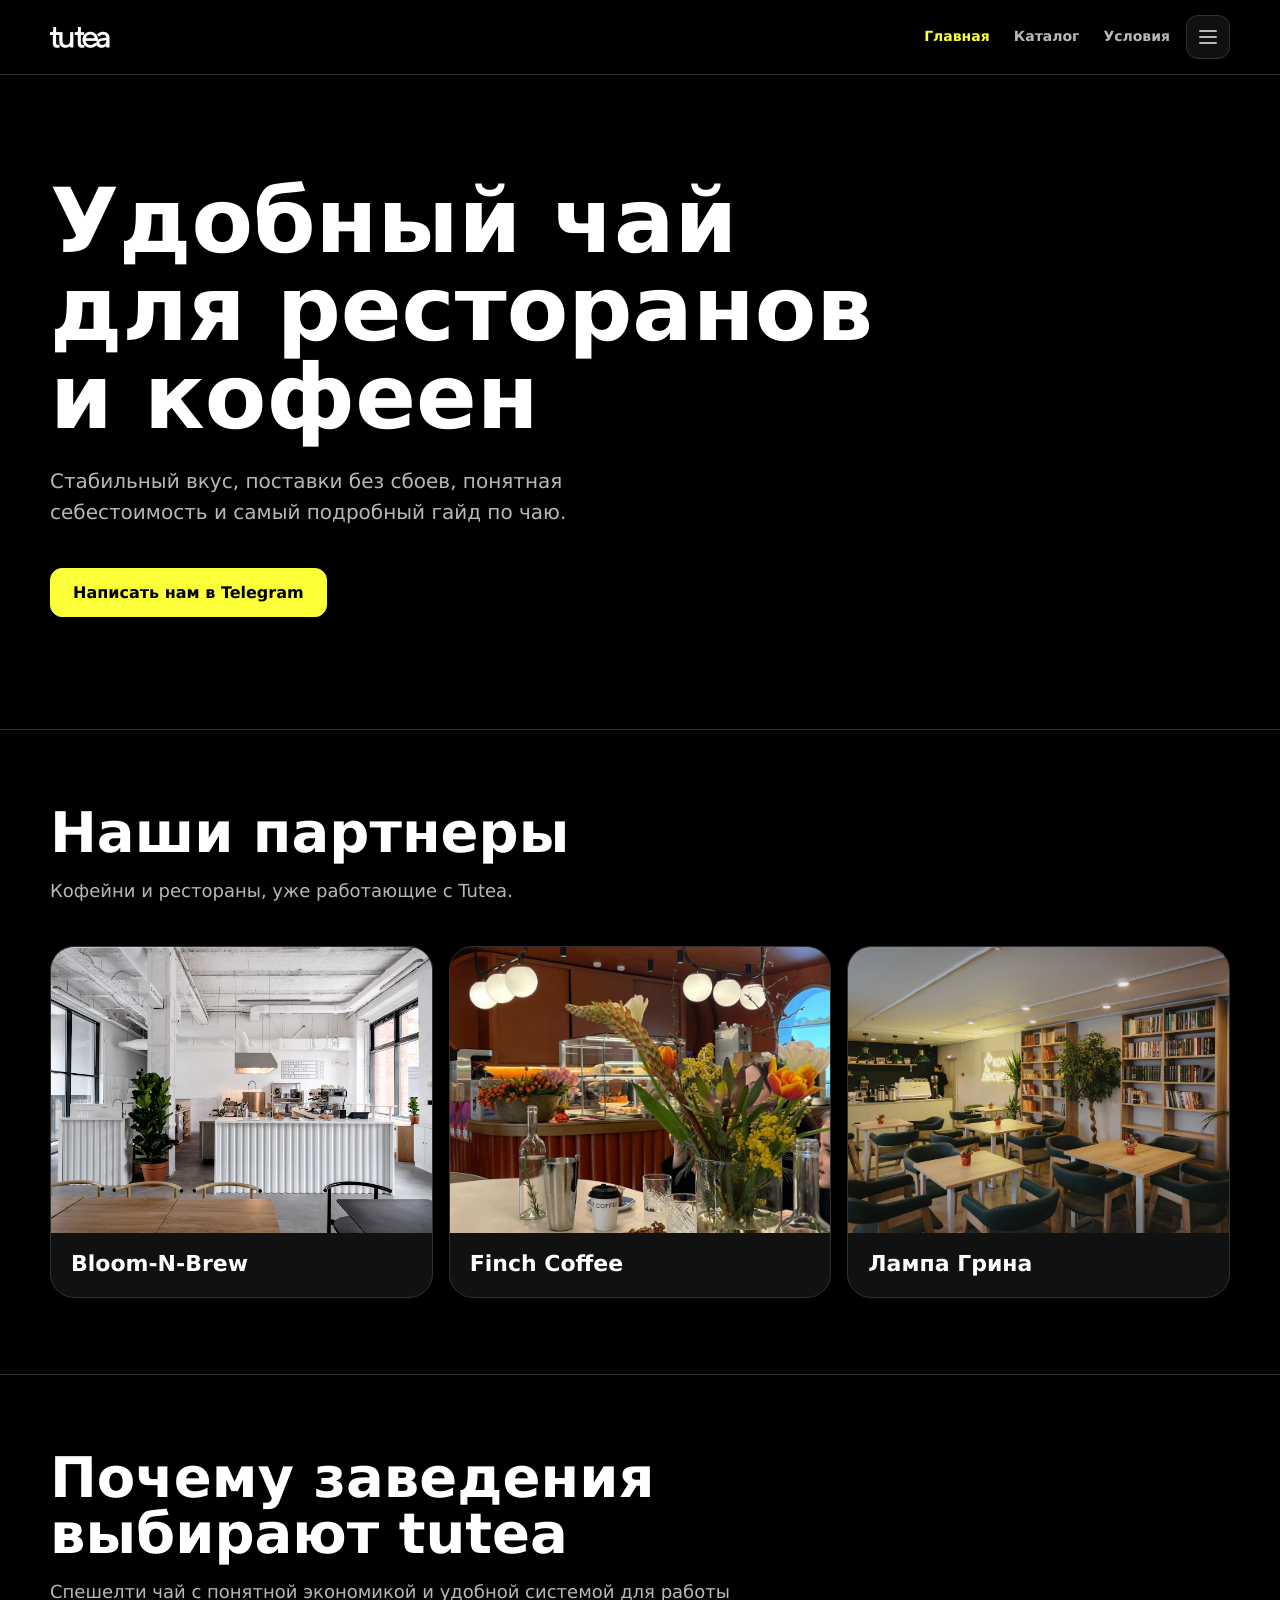
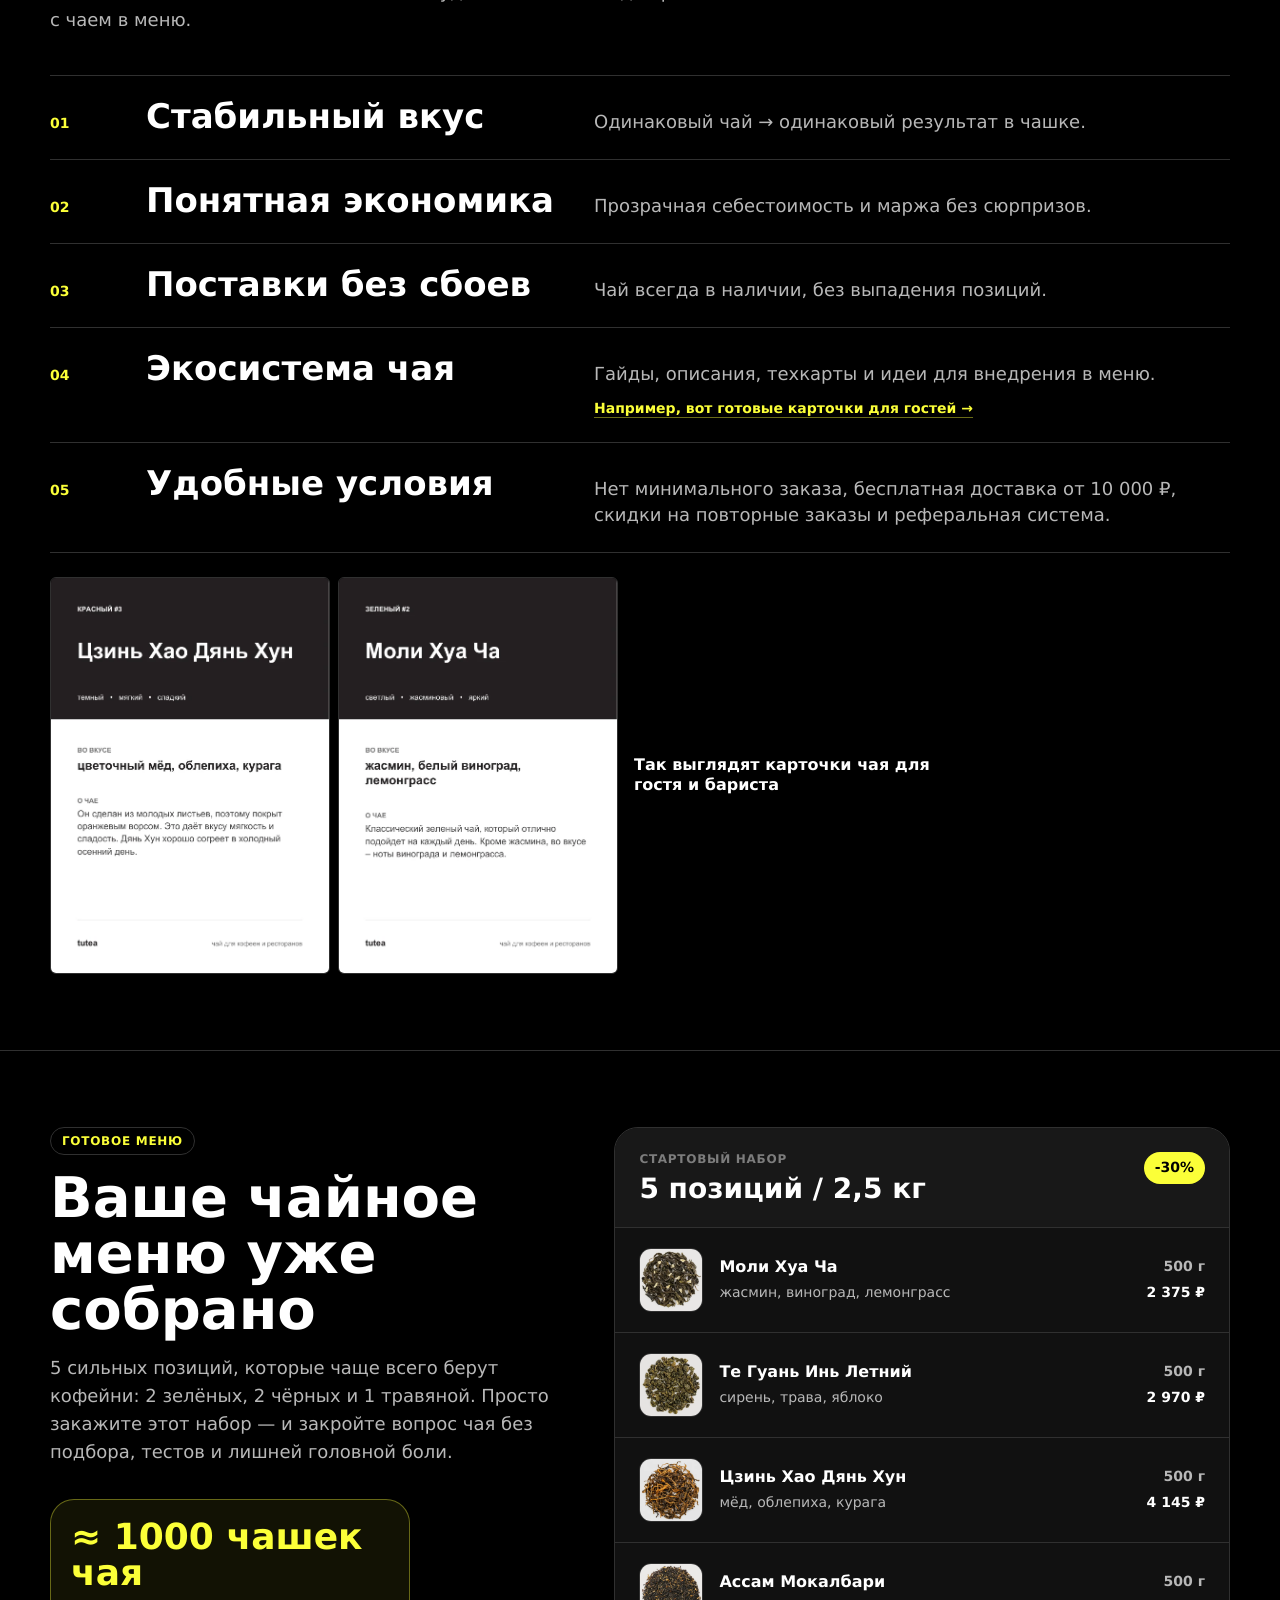
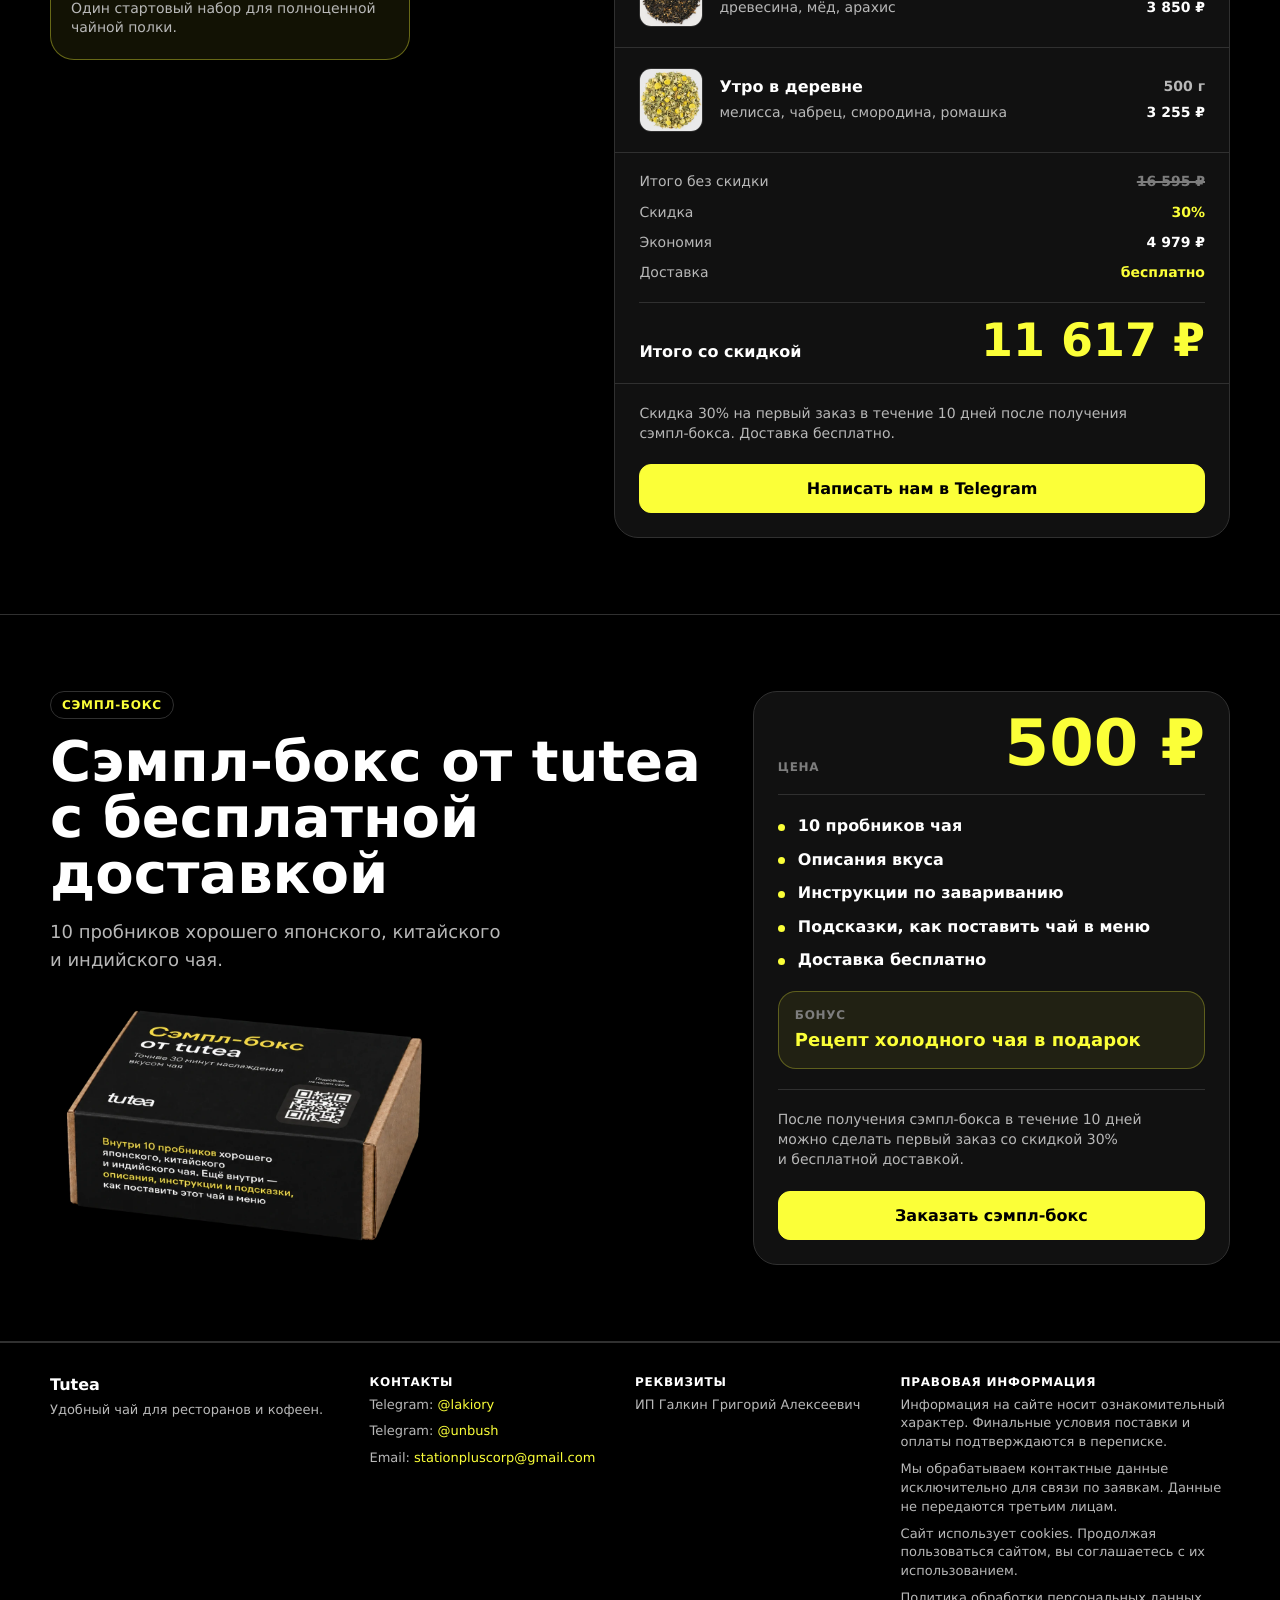
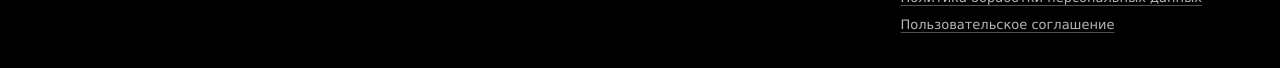
==== index.html @ 9d3c5c91 "Add consumer landing and printable tea materials" ====
<!DOCTYPE html>
<html lang="ru">
<head>
  <meta charset="UTF-8" />
  <meta name="viewport" content="width=device-width, initial-scale=1.0" />
  <link rel="icon" href="assets/favicon-32.png" sizes="32x32" />
  <link rel="icon" href="assets/favicon.svg" type="image/svg+xml" />
  <link rel="apple-touch-icon" href="assets/apple-touch-icon.png" />

  <title>Tutea — чай для кофеен и ресторанов</title>

  <link rel="stylesheet" href="style.css?v=tech-cards-a7-1" />
</head>
<body>

  <header class="header">
    <div class="container">
      <a class="logo" href="index.html" aria-label="tu tea">
        <img src="assets/tu-tea-logo.png" alt="tu tea" width="60" height="21" />
      </a>

      <nav class="nav" aria-label="Основная навигация">
        <div class="nav-primary">
          <a class="nav-home" href="index.html" aria-current="page">Главная</a>
          <a href="catalog.html">Каталог</a>
          <a href="conditions.html">Условия</a>
        </div>

        <details class="more-menu">
          <summary aria-label="Открыть дополнительное меню">
            <span class="menu-icon" aria-hidden="true"></span>
          </summary>
          <div class="more-menu-panel">
            <a href="guide.html">Гайд</a>
            <a href="materials.html">Материалы</a>
            <a href="individuals.html">Физлицам</a>
            <a href="contacts.html">Контакты</a>
          </div>
        </details>
      </nav>
    </div>
  </header>

  <main id="top">
    <section class="hero">
      <div class="container">
        <h1>Удобный чай для ресторанов и&nbsp;кофеен</h1>
        <p>
          Стабильный вкус, поставки без сбоев, понятная себестоимость и&nbsp;самый подробный гайд по чаю.
        </p>
        <a class="button" href="https://t.me/lakiory" target="_blank" rel="noreferrer">Написать нам в Telegram</a>
      </div>
    </section>

    <section class="section partners-section" id="partners">
      <div class="container">
        <div class="section-heading">
          <h2>Наши партнеры</h2>
          <p class="section-intro">
            Кофейни и&nbsp;рестораны, уже работающие с&nbsp;Tutea.
          </p>
        </div>

        <div class="partners-carousel">
          <div class="partners-track" id="partnersTrack" aria-label="Партнеры Tutea">
            <article class="partner-card">
              <img src="assets/partners/bloom-n-brew.webp?v=partners-2" alt="Bloom-N-Brew" loading="lazy" decoding="async" />
              <h3>Bloom-N-Brew</h3>
            </article>
            <article class="partner-card">
              <img src="assets/partners/finch.webp?v=partners-2" alt="Finch Coffee" loading="lazy" decoding="async" />
              <h3>Finch Coffee</h3>
            </article>
            <article class="partner-card">
              <img src="assets/partners/lamp.webp?v=partners-2" alt="Лампа Грина" loading="lazy" decoding="async" />
              <h3>Лампа Грина</h3>
            </article>
          </div>

        </div>
      </div>
    </section>

    <section class="section why-section" id="why">
      <div class="container">
        <div class="section-heading">
          <h2>Почему заведения выбирают tutea</h2>
          <p class="section-intro">
            Спешелти чай с&nbsp;понятной экономикой и&nbsp;удобной системой для работы с&nbsp;чаем в&nbsp;меню.
          </p>
        </div>

        <ol class="why-list" aria-label="Почему заведения выбирают tutea">
          <li>
            <span>01</span>
            <h3>Стабильный вкус</h3>
            <p>Одинаковый чай → одинаковый результат в&nbsp;чашке.</p>
          </li>
          <li>
            <span>02</span>
            <h3>Понятная экономика</h3>
            <p>Прозрачная себестоимость и&nbsp;маржа без сюрпризов.</p>
          </li>
          <li>
            <span>03</span>
            <h3>Поставки без сбоев</h3>
            <p>Чай всегда в&nbsp;наличии, без выпадения позиций.</p>
          </li>
          <li>
            <span>04</span>
            <h3>Экосистема чая</h3>
            <p>
              Гайды, описания, техкарты и&nbsp;идеи для внедрения в&nbsp;меню.
              <a class="why-materials-link" href="materials.html">Например, вот готовые карточки для гостей →</a>
            </p>
          </li>
          <li>
            <span>05</span>
            <h3>Удобные условия</h3>
            <p>Нет минимального заказа, бесплатная доставка от&nbsp;10&nbsp;000&nbsp;₽, скидки на повторные заказы и&nbsp;реферальная система.</p>
          </li>
        </ol>

        <div class="why-material-example">
          <div class="why-material-thumbnails">
            <img src="assets/materials/tea-cards/dian-hong.webp?v=3" alt="Карточка чая Цзинь Хао Дянь Хун" width="583" height="827" loading="lazy" />
            <img src="assets/materials/tea-cards/moli-hua-cha.webp?v=3" alt="Карточка чая Моли Хуа Ча" width="583" height="827" loading="lazy" />
          </div>
          <span>
            <strong>Так выглядят карточки чая для гостя и&nbsp;бариста</strong>
          </span>
        </div>
      </div>
    </section>

    <section class="section ready-menu-section" id="ready-menu">
      <div class="container ready-menu-layout">
        <div class="ready-menu-copy">
          <span class="section-label">Готовое меню</span>
          <h2>Ваше чайное меню уже собрано</h2>
          <p>
            5&nbsp;сильных позиций, которые чаще всего берут кофейни: 2&nbsp;зелёных, 2&nbsp;чёрных и&nbsp;1&nbsp;травяной.
            Просто закажите этот набор — и&nbsp;закройте вопрос чая без подбора, тестов и&nbsp;лишней головной боли.
          </p>

          <div class="cups-badge" aria-label="Один стартовый набор примерно на 1000 чашек чая">
            <strong>≈&nbsp;1000 чашек чая</strong>
            <span>Один стартовый набор для полноценной чайной полки.</span>
          </div>
        </div>

        <article class="ready-order-card" aria-label="Готовый заказ">
          <div class="ready-order-header">
            <div>
              <span>Стартовый набор</span>
              <h3>5&nbsp;позиций / 2,5&nbsp;кг</h3>
            </div>
            <strong>-30%</strong>
          </div>

          <div class="ready-order-list" id="readyMenuList">
            <div class="ready-order-item">
              <img class="ready-order-image" src="assets/tea_photos/moli-hua-cha.webp" alt="Сухой чай Моли Хуа Ча" width="72" height="72" loading="lazy" decoding="async" />
              <div class="ready-order-copy">
                <h4>Моли Хуа Ча</h4>
                <p>жасмин, виноград, лемонграсс</p>
              </div>
              <div class="ready-order-meta">
                <span class="ready-order-weight">500&nbsp;г</span>
                <span class="ready-order-price">2&nbsp;375&nbsp;₽</span>
              </div>
            </div>
            <div class="ready-order-item">
              <img class="ready-order-image" src="assets/tea_photos/tie-guan-yin-summer.webp" alt="Сухой чай Те Гуань Инь Летний" width="72" height="72" loading="lazy" decoding="async" />
              <div class="ready-order-copy">
                <h4>Те Гуань Инь Летний</h4>
                <p>сирень, трава, яблоко</p>
              </div>
              <div class="ready-order-meta">
                <span class="ready-order-weight">500&nbsp;г</span>
                <span class="ready-order-price">2&nbsp;970&nbsp;₽</span>
              </div>
            </div>
            <div class="ready-order-item">
              <img class="ready-order-image" src="assets/tea_photos/jin-hao-dian-hong.webp" alt="Сухой чай Цзинь Хао Дянь Хун" width="72" height="72" loading="lazy" decoding="async" />
              <div class="ready-order-copy">
                <h4>Цзинь Хао Дянь Хун</h4>
                <p>мёд, облепиха, курага</p>
              </div>
              <div class="ready-order-meta">
                <span class="ready-order-weight">500&nbsp;г</span>
                <span class="ready-order-price">4&nbsp;145&nbsp;₽</span>
              </div>
            </div>
            <div class="ready-order-item">
              <img class="ready-order-image" src="assets/tea_photos/assam-mokalbari.webp" alt="Сухой чай Ассам Мокалбари" width="72" height="72" loading="lazy" decoding="async" />
              <div class="ready-order-copy">
                <h4>Ассам Мокалбари</h4>
                <p>древесина, мёд, арахис</p>
              </div>
              <div class="ready-order-meta">
                <span class="ready-order-weight">500&nbsp;г</span>
                <span class="ready-order-price">3&nbsp;850&nbsp;₽</span>
              </div>
            </div>
            <div class="ready-order-item">
              <img class="ready-order-image" src="assets/tea_photos/utro-v-derevne.webp" alt="Сухой чай Утро в деревне" width="72" height="72" loading="lazy" decoding="async" />
              <div class="ready-order-copy">
                <h4>Утро в деревне</h4>
                <p>мелисса, чабрец, смородина, ромашка</p>
              </div>
              <div class="ready-order-meta">
                <span class="ready-order-weight">500&nbsp;г</span>
                <span class="ready-order-price">3&nbsp;255&nbsp;₽</span>
              </div>
            </div>
          </div>
          <div class="ready-order-summary" id="readyMenuSummary">
            <div class="summary-row">
              <span>Итого без скидки</span>
              <strong><s>16&nbsp;595&nbsp;₽</s></strong>
            </div>
            <div class="summary-row is-discount">
              <span>Скидка</span>
              <strong>30%</strong>
            </div>
            <div class="summary-row">
              <span>Экономия</span>
              <strong>4&nbsp;979&nbsp;₽</strong>
            </div>
            <div class="summary-row is-delivery">
              <span>Доставка</span>
              <strong>бесплатно</strong>
            </div>
            <div class="summary-row is-total">
              <span>Итого со скидкой</span>
              <strong>11&nbsp;617&nbsp;₽</strong>
            </div>
          </div>

          <p class="ready-order-note">
            Скидка 30% на первый заказ в&nbsp;течение 10&nbsp;дней после получения сэмпл&#8209;бокса.
            Доставка бесплатно.
          </p>

          <a class="button ready-menu-button" href="https://t.me/lakiory" target="_blank" rel="noreferrer">
            Написать нам в Telegram
          </a>
        </article>
      </div>
    </section>

    <section class="section sample-box-section" id="sample-box">
      <div class="container sample-box-layout">
        <div class="sample-box-copy">
          <span class="section-label">Сэмпл&#8209;бокс</span>
          <h2>Сэмпл&#8209;бокс от&nbsp;tutea с&nbsp;бесплатной доставкой</h2>
          <p>
            10&nbsp;пробников хорошего японского, китайского и&nbsp;индийского чая.
          </p>

          <figure class="sample-box-visual">
            <img
              src="assets/products/sample-box.webp"
              alt="Сэмпл-бокс tutea с десятью пробниками чая"
              width="1080"
              height="750"
              loading="lazy"
              decoding="async"
            />
          </figure>
        </div>

        <article class="sample-box-card">
          <div class="sample-box-price">
            <span>Цена</span>
            <strong>500&nbsp;₽</strong>
          </div>

          <ul class="sample-box-list">
            <li>10&nbsp;пробников чая</li>
            <li>Описания вкуса</li>
            <li>Инструкции по завариванию</li>
            <li>Подсказки, как поставить чай в&nbsp;меню</li>
            <li>Доставка бесплатно</li>
          </ul>

          <div class="sample-box-bonus">
            <span>Бонус</span>
            <strong>Рецепт холодного чая в&nbsp;подарок</strong>
          </div>

          <p class="sample-box-note">
            После получения сэмпл&#8209;бокса в&nbsp;течение 10&nbsp;дней можно сделать первый заказ со&nbsp;скидкой 30% и&nbsp;бесплатной доставкой.
          </p>

          <a class="button sample-box-button" href="https://t.me/lakiory?text=%D0%9F%D1%80%D0%B8%D0%B2%D0%B5%D1%82%21%20%D0%A5%D0%BE%D1%87%D1%83%20%D0%B7%D0%B0%D0%BA%D0%B0%D0%B7%D0%B0%D1%82%D1%8C%20%D1%81%D1%8D%D0%BC%D0%BF%D0%BB-%D0%B1%D0%BE%D0%BA%D1%81%20tutea" target="_blank" rel="noreferrer">
            Заказать сэмпл&#8209;бокс
          </a>
        </article>
      </div>
    </section>
  </main>

  <footer class="footer">
    <div class="container footer-grid">
      <div class="footer-brand">
        <strong>Tutea</strong>
        <p>Удобный чай для ресторанов и&nbsp;кофеен.</p>
      </div>

      <div class="footer-block">
        <h2>Контакты</h2>
        <p>Telegram: <a href="https://t.me/lakiory" target="_blank" rel="noreferrer">@lakiory</a></p>
        <p>Telegram: <a href="https://t.me/unbush" target="_blank" rel="noreferrer">@unbush</a></p>
        <p>Email: <a href="mailto:stationpluscorp@gmail.com">stationpluscorp@gmail.com</a></p>
      </div>

      <div class="footer-block">
        <h2>Реквизиты</h2>
        <p>ИП Галкин Григорий Алексеевич</p>
      </div>

      <div class="footer-legal">
        <h2>Правовая информация</h2>
        <p>
          Информация на сайте носит ознакомительный характер.
          Финальные условия поставки и оплаты подтверждаются в переписке.
        </p>
        <p>
          Мы обрабатываем контактные данные исключительно для связи по заявкам.
          Данные не передаются третьим лицам.
        </p>
        <p>Сайт использует cookies. Продолжая пользоваться сайтом, вы соглашаетесь с их использованием.</p>
        <p><a class="footer-policy-link" href="privacy.html">Политика обработки персональных данных</a></p>
        <p><a class="footer-policy-link" href="terms.html">Пользовательское соглашение</a></p>
      </div>
    </div>
  </footer>

  <script src="app.js?v=tea-media-2"></script>
</body>
</html>
---- style.css ----
:root {
  --color-bg: #000000;
  --color-surface: #111111;
  --color-surface-raised: #181818;
  --color-surface-muted: #202020;
  --color-text: #ffffff;
  --color-text-muted: #b8b8b8;
  --color-text-subtle: #7d7d7d;
  --color-primary: #fbff38;
  --color-primary-hover: #e5ea22;
  --color-primary-soft: rgba(251, 255, 56, 0.07);
  --color-border: #303030;
  --color-border-strong: #4f4f4f;
  --color-error: #e97968;
  --color-success: #9bcf86;
  --color-focus: #fbff38;

  --font-main: Mazzard, ui-sans-serif, system-ui, -apple-system, Roboto, sans-serif;

  --space-1: 4px;
  --space-2: 8px;
  --space-3: 12px;
  --space-4: 16px;
  --space-5: 20px;
  --space-6: 24px;
  --space-7: 32px;
  --space-8: 40px;
  --space-9: 56px;
  --space-10: 76px;

  --text-xs: 12px;
  --text-sm: 14px;
  --text-base: 16px;
  --text-md: 18px;
  --text-lg: 22px;
  --text-xl: 28px;
  --text-section: clamp(34px, 5vw, 56px);
  --text-hero: clamp(52px, 7vw, 90px);

  --radius-none: 0;
  --radius-sm: 12px;
  --radius-md: 18px;
  --radius-lg: 24px;
  --container: 1180px;
  --border: 1px solid var(--color-border);
  --focus-ring: 0 0 0 3px rgba(251, 255, 56, 0.2);
  --shadow-selected: inset 3px 0 0 var(--color-primary);
}

* {
  box-sizing: border-box;
}

html {
  scroll-behavior: smooth;
}

body {
  margin: 0;
  background: var(--color-bg);
  color: var(--color-text);
  font-family: var(--font-main);
  text-rendering: geometricPrecision;
}

h1,
h2,
h3,
h4 {
  text-wrap: balance;
}

p,
li {
  text-wrap: pretty;
}

button,
input {
  font: inherit;
}

button,
a,
input {
  -webkit-tap-highlight-color: transparent;
}

button,
.button {
  transition: background-color 160ms ease, border-color 160ms ease, color 160ms ease, transform 160ms ease;
}

button:not(:disabled):hover,
.button:hover {
  transform: translateY(-1px);
}

:focus {
  outline: none;
}

:focus-visible {
  outline: 2px solid var(--color-focus);
  outline-offset: 3px;
}

.container {
  width: min(var(--container), 100% - var(--space-8));
  margin: 0 auto;
}

.header {
  position: sticky;
  top: 0;
  z-index: 10;
  border-bottom: var(--border);
  background: rgba(0, 0, 0, 0.92);
  backdrop-filter: blur(16px);
}

.header .container {
  display: flex;
  min-height: 74px;
  align-items: center;
  justify-content: space-between;
  gap: var(--space-7);
}

.logo {
  display: inline-flex;
  align-items: center;
  text-decoration: none;
}

.logo img {
  display: block;
  width: 60px;
  height: 21px;
}

.nav {
  display: flex;
  flex-wrap: nowrap;
  gap: var(--space-4);
  align-items: center;
}

.nav-primary {
  display: flex;
  gap: var(--space-6);
  align-items: center;
}

.nav a,
.more-menu summary {
  color: var(--color-text-muted);
  font-size: var(--text-sm);
  font-weight: 700;
  text-decoration: none;
  transition: color 160ms ease;
}

.nav a:hover,
.nav a[aria-current="page"] {
  color: var(--color-primary);
}

.more-menu {
  position: relative;
}

.more-menu summary {
  display: grid;
  width: 44px;
  height: 44px;
  place-items: center;
  border: var(--border);
  border-radius: var(--radius-sm);
  background: var(--color-surface);
  cursor: pointer;
  list-style: none;
}

.more-menu summary::-webkit-details-marker {
  display: none;
}

.more-menu summary:hover,
.more-menu[open] summary,
.more-menu.has-current summary {
  border-color: var(--color-primary);
}

.menu-icon,
.menu-icon::before,
.menu-icon::after {
  width: 18px;
  height: 2px;
  border-radius: 2px;
  background: currentColor;
}

.menu-icon {
  position: relative;
  display: block;
}

.menu-icon::before,
.menu-icon::after {
  position: absolute;
  left: 0;
  content: "";
}

.menu-icon::before {
  top: -6px;
}

.menu-icon::after {
  top: 6px;
}

.more-menu[open] .menu-icon {
  background: transparent;
}

.more-menu[open] .menu-icon::before {
  top: 0;
  transform: rotate(45deg);
}

.more-menu[open] .menu-icon::after {
  top: 0;
  transform: rotate(-45deg);
}

.more-menu-panel {
  position: absolute;
  top: calc(100% + var(--space-3));
  right: 0;
  display: grid;
  min-width: 190px;
  gap: var(--space-1);
  padding: var(--space-2);
  border: var(--border);
  border-radius: var(--radius-md);
  background: var(--color-surface-raised);
  box-shadow: 0 18px 50px rgba(0, 0, 0, 0.45);
}

.more-menu-panel a {
  padding: var(--space-3) var(--space-4);
  border-radius: var(--radius-sm);
  color: var(--color-text);
}

.more-menu-panel a:hover,
.more-menu-panel a[aria-current="page"] {
  background: var(--color-primary-soft);
  color: var(--color-primary);
}

.hero {
  min-height: 510px;
  padding: 104px 0 112px;
  border-bottom: var(--border);
  background: var(--color-bg);
}

.hero h1 {
  max-width: 940px;
  margin: 0 0 var(--space-6);
  color: var(--color-text);
  font-size: var(--text-hero);
  font-weight: 850;
  letter-spacing: 0;
  line-height: 0.98;
}

.page-title {
  max-width: 940px;
  margin: 0 0 var(--space-4);
  color: var(--color-text);
  font-size: clamp(42px, 6vw, 72px);
  font-weight: 850;
  letter-spacing: 0;
  line-height: 1;
}

.catalog-page {
  min-height: calc(100vh - 74px);
  padding-top: var(--space-9);
}

.catalog-inline-materials {
  color: var(--color-primary);
  font-weight: 850;
  text-decoration-color: rgba(251, 255, 56, 0.42);
  text-underline-offset: 4px;
}

.catalog-inline-materials:hover {
  color: var(--color-primary-hover);
  text-decoration-color: currentColor;
}

.placeholder-page .section {
  min-height: 62vh;
  padding-top: var(--space-9);
}

.conditions-hero {
  padding: 104px 0 112px;
  border-bottom: var(--border);
}

.conditions-hero h1 {
  max-width: 960px;
  margin: 0 0 var(--space-6);
  font-size: var(--text-hero);
  font-weight: 850;
  line-height: 0.98;
}

.conditions-hero p {
  max-width: 840px;
  margin: 0;
  color: var(--color-text-muted);
  font-size: 20px;
  line-height: 1.55;
}

.service-system-section {
  padding: var(--space-9) 0;
}

.service-system-heading {
  max-width: 820px;
  margin-bottom: var(--space-6);
}

.service-system-heading p {
  max-width: 640px;
}

.service-system-heading h2 {
  font-size: clamp(34px, 4.4vw, 50px);
}

.service-flow {
  display: grid;
  grid-template-columns: minmax(190px, 0.72fr) 24px minmax(390px, 1.55fr) 24px minmax(190px, 0.72fr);
  gap: var(--space-2);
  align-items: stretch;
}

.service-client-steps {
  display: grid;
  gap: var(--space-2);
}

.service-flow-step {
  display: grid;
  grid-template-columns: 36px minmax(0, 1fr);
  min-height: 72px;
  gap: var(--space-3);
  align-items: center;
  padding: var(--space-4);
  border: var(--border);
  border-radius: var(--radius-sm);
  background: var(--color-surface);
}

.service-flow-step span {
  color: var(--color-primary);
  font-size: var(--text-sm);
  font-weight: 850;
}

.service-flow-step h3 {
  margin: 0;
  font-size: var(--text-md);
  font-weight: 850;
  line-height: 1.1;
}

.service-work {
  min-width: 0;
  padding: var(--space-4);
  border-color: var(--color-primary);
  border: 1px solid var(--color-primary);
  border-radius: var(--radius-sm);
  background: var(--color-primary-soft);
}

.service-work-heading {
  display: grid;
  grid-template-columns: 36px minmax(0, 1fr);
  gap: var(--space-3);
  align-items: center;
}

.service-work-heading span {
  color: var(--color-primary);
  font-size: var(--text-sm);
  font-weight: 850;
}

.service-work-heading h3 {
  margin: 0;
  font-size: var(--text-lg);
  line-height: 1.05;
}

.service-flow-arrow {
  align-self: center;
  color: var(--color-primary);
  font-size: var(--text-lg);
  text-align: center;
}

.service-capabilities {
  display: flex;
  flex-wrap: wrap;
  gap: 6px;
  margin: var(--space-4) 0 0;
  padding: 0;
  list-style: none;
}

.service-capabilities li {
  padding: 7px 10px;
  border: var(--border);
  border-radius: 999px;
  background: var(--color-surface);
  color: var(--color-text);
  font-size: var(--text-xs);
  font-weight: 750;
  line-height: 1.15;
}

.service-capabilities li::before {
  content: none;
}

.service-material-example {
  display: grid;
  grid-template-columns: auto minmax(0, 1fr) auto;
  gap: var(--space-2) var(--space-3);
  align-items: center;
  margin-top: var(--space-3);
  padding: 9px 10px;
  border: 1px solid rgba(251, 255, 56, 0.38);
  border-radius: 8px;
  background: var(--color-surface);
  color: var(--color-text);
  text-decoration: none;
}

.service-material-example > span {
  color: var(--color-primary);
  font-size: 10px;
  font-weight: 850;
  text-transform: uppercase;
  white-space: nowrap;
}

.service-material-example strong {
  font-size: var(--text-xs);
  line-height: 1.2;
}

.service-material-example em {
  color: var(--color-primary);
  font-size: 10px;
  font-style: normal;
  font-weight: 850;
  white-space: nowrap;
}

.service-material-example:hover {
  border-color: var(--color-primary-hover);
  background: var(--color-primary-soft);
}

.service-result {
  height: 100%;
}

.conditions-details .section-heading {
  margin-bottom: var(--space-8);
}

.conditions-list {
  border-top: var(--border);
}

.condition-row {
  display: grid;
  grid-template-columns: 52px minmax(240px, 0.78fr) minmax(0, 1.22fr);
  gap: var(--space-6);
  padding: var(--space-7) 0;
  border-bottom: var(--border);
}

.condition-index {
  padding-top: 5px;
  color: var(--color-primary);
  font-size: var(--text-sm);
  font-weight: 850;
}

.condition-title h3 {
  margin: 0;
  font-size: clamp(25px, 3vw, 38px);
  font-weight: 850;
  line-height: 1.04;
}

.condition-highlight,
.condition-heading-accent {
  color: var(--color-primary);
  font-weight: 850;
}

.condition-heading-accent {
  white-space: nowrap;
}

.condition-body > p {
  margin: 0;
  color: var(--color-text-muted);
  font-size: var(--text-md);
  line-height: 1.5;
}

.condition-points {
  display: grid;
  gap: var(--space-3);
  margin: var(--space-5) 0 0;
  padding: 0;
  list-style: none;
}

.condition-points li {
  position: relative;
  padding-left: var(--space-5);
  color: var(--color-text);
  font-size: var(--text-base);
  line-height: 1.4;
}

.condition-points li::before {
  position: absolute;
  top: 0.55em;
  left: 0;
  width: 7px;
  height: 7px;
  border-radius: 50%;
  background: var(--color-primary);
  content: "";
}

.condition-body .condition-note {
  margin-top: var(--space-5);
  padding: var(--space-4);
  border-left: 3px solid var(--color-primary);
  background: var(--color-primary-soft);
  color: var(--color-text);
  font-size: var(--text-base);
}

.condition-note strong {
  color: var(--color-primary);
}

.order-process {
  display: grid;
  grid-template-columns: repeat(2, minmax(0, 1fr));
  gap: var(--space-3);
  margin: 0;
  padding: 0;
  counter-reset: order-step;
  list-style: none;
}

.order-process li {
  display: flex;
  gap: var(--space-3);
  min-height: 64px;
  align-items: center;
  padding: var(--space-4);
  border: var(--border);
  border-radius: var(--radius-sm);
  background: var(--color-surface);
  color: var(--color-text);
  font-size: var(--text-sm);
  font-weight: 750;
  line-height: 1.3;
  counter-increment: order-step;
}

.order-process li::before {
  color: var(--color-primary);
  content: counter(order-step, decimal-leading-zero);
  font-size: var(--text-xs);
  font-weight: 850;
}

.conditions-cta {
  background: var(--color-surface);
}

.conditions-cta .container {
  display: grid;
  grid-template-columns: minmax(0, 1fr) auto;
  gap: var(--space-5) var(--space-8);
  align-items: end;
}

.conditions-cta h2 {
  max-width: 720px;
  margin: 0;
}

.conditions-cta p {
  grid-column: 1;
  max-width: 620px;
}

.conditions-cta .button {
  grid-column: 2;
  grid-row: 1 / span 2;
}

.contacts-hero {
  min-height: 70vh;
}

.contacts-layout {
  display: grid;
  grid-template-columns: minmax(280px, 0.72fr) minmax(0, 1.28fr);
  gap: var(--space-10);
  align-items: start;
}

.contacts-intro {
  position: sticky;
  top: 112px;
}

.contacts-intro .page-title {
  max-width: 620px;
  margin-top: var(--space-3);
}

.section .contacts-intro > p {
  max-width: 540px;
  margin: 0 0 var(--space-7);
  color: var(--color-text-muted);
  font-size: var(--text-md);
  line-height: 1.55;
}

.contact-directions {
  border-top: var(--border);
}

.contact-direction {
  display: grid;
  grid-template-columns: 48px minmax(0, 1fr) auto;
  gap: var(--space-5);
  align-items: start;
  padding: var(--space-6) 0;
  border-bottom: var(--border);
}

.contact-direction > span {
  color: var(--color-primary);
  font-size: var(--text-sm);
  font-weight: 850;
}

.contact-direction h2 {
  margin: 0 0 var(--space-2);
  font-size: clamp(22px, 3vw, 32px);
  line-height: 1.05;
}

.contact-direction p {
  margin: 0;
  color: var(--color-text-muted);
  font-size: var(--text-base);
  line-height: 1.45;
}

.contact-direction > a,
.contact-links a {
  color: var(--color-primary);
  font-size: var(--text-base);
  font-weight: 850;
  text-decoration: none;
  overflow-wrap: anywhere;
}

.contact-direction > a:hover,
.contact-links a:hover {
  color: var(--color-primary-hover);
}

.contact-links {
  display: flex;
  flex-wrap: wrap;
  justify-content: flex-end;
  gap: var(--space-2) var(--space-4);
}

.materials-hero {
  padding: 104px 0 96px;
  border-bottom: var(--border);
}

.materials-hero .page-title {
  margin-bottom: var(--space-5);
}

.materials-hero p {
  max-width: 680px;
  margin: 0;
  color: var(--color-text-muted);
  font-size: 20px;
  line-height: 1.55;
}

.materials-section-heading {
  display: grid;
  grid-template-columns: minmax(0, 1fr) minmax(320px, 0.72fr);
  gap: var(--space-8);
  align-items: end;
  margin-bottom: var(--space-8);
}

.materials-section-heading h2 {
  margin-bottom: 0;
}

.materials-section-heading p {
  max-width: 520px;
}

.materials-preview-grid {
  display: grid;
  grid-template-columns: repeat(4, minmax(0, 1fr));
  gap: var(--space-4);
}

.materials-card-explainer {
  display: grid;
  grid-template-columns: repeat(2, minmax(0, 1fr));
  gap: var(--space-8);
  margin-bottom: var(--space-7);
  padding-top: var(--space-6);
  border-top: var(--border);
}

.materials-card-explainer p {
  max-width: 520px;
  font-size: var(--text-base);
}

.materials-card-explainer strong {
  color: var(--color-text);
}

.materials-preview-intro {
  margin-bottom: var(--space-4) !important;
  color: var(--color-text) !important;
  font-size: var(--text-sm) !important;
  font-weight: 850;
}

.material-preview {
  min-width: 0;
  margin: 0;
}

.material-preview img {
  display: block;
  width: 100%;
  height: auto;
  aspect-ratio: 74 / 105;
  border: var(--border);
  border-radius: 8px;
  background: #ffffff;
  object-fit: cover;
}

.material-preview figcaption {
  margin-top: var(--space-3);
  color: var(--color-text-muted);
  font-size: var(--text-sm);
  font-weight: 750;
}

.materials-download {
  display: grid;
  grid-template-columns: minmax(0, 1fr) minmax(240px, auto);
  gap: var(--space-8);
  align-items: center;
  margin-top: var(--space-9);
  padding: var(--space-8) 0;
  border-top: var(--border);
  border-bottom: var(--border);
}

.materials-download-kicker {
  display: block;
  margin-bottom: var(--space-3);
  color: var(--color-primary);
  font-size: var(--text-xs);
  font-weight: 850;
  letter-spacing: 0.06em;
  text-transform: uppercase;
}

.materials-download h3 {
  margin: 0 0 var(--space-3);
  font-size: var(--text-xl);
  line-height: 1.05;
}

.materials-download p {
  max-width: 640px;
  font-size: var(--text-base);
}

.materials-download-actions {
  display: grid;
  gap: var(--space-3);
  min-width: 250px;
}

.button.is-secondary {
  border-color: var(--color-border-strong);
  background: transparent;
  color: var(--color-text);
}

.button.is-secondary:hover {
  border-color: var(--color-text-muted);
  background: var(--color-surface-raised);
}

.materials-pdf-links {
  display: flex;
  flex-wrap: wrap;
  justify-content: space-between;
  gap: var(--space-2) var(--space-4);
  padding-top: var(--space-1);
}

.materials-pdf-links a {
  color: var(--color-text-muted);
  font-size: var(--text-xs);
  text-underline-offset: 3px;
}

.materials-pdf-links a:hover {
  color: var(--color-text);
}

.materials-future-list {
  margin: 0;
  padding: 0;
  border-top: var(--border);
  list-style: none;
}

.materials-future-list li {
  display: grid;
  grid-template-columns: 52px minmax(0, 1fr) auto;
  gap: var(--space-5);
  align-items: center;
  padding: var(--space-5) 0;
  border-bottom: var(--border);
}

.materials-future-list span {
  color: var(--color-primary);
  font-size: var(--text-xs);
  font-weight: 850;
}

.materials-future-list strong {
  font-size: var(--text-md);
}

.materials-future-list small {
  color: var(--color-text-subtle);
  font-size: var(--text-xs);
  font-weight: 750;
  text-transform: uppercase;
}

.materials-contact-cta {
  background: var(--color-surface);
}

.materials-contact-cta .container {
  display: grid;
  grid-template-columns: minmax(0, 1fr) auto;
  gap: var(--space-8);
  align-items: end;
}

.materials-contact-cta h2 {
  max-width: 760px;
}

.materials-contact-cta p {
  max-width: 640px;
}

.materials-contact-cta .button {
  align-self: end;
}

.hero p {
  max-width: 650px;
  margin: 0 0 var(--space-8);
  color: var(--color-text-muted);
  font-size: 20px;
  line-height: 1.55;
}

.button,
.send-order-button {
  min-height: 48px;
  border: 1px solid var(--color-primary);
  border-radius: var(--radius-sm);
  background: var(--color-primary);
  color: var(--color-bg);
  cursor: pointer;
  font-weight: 850;
}

.button {
  display: inline-flex;
  align-items: center;
  justify-content: center;
  padding: 14px 22px;
  text-decoration: none;
}

.button:hover,
.send-order-button:hover {
  border-color: var(--color-primary-hover);
  background: var(--color-primary-hover);
}

.section,
.order-section {
  padding: var(--space-10) 0;
  border-bottom: var(--border);
}

.section h2,
.order-section h2 {
  margin: 0 0 var(--space-4);
  color: var(--color-text);
  font-size: var(--text-section);
  font-weight: 850;
  letter-spacing: 0;
  line-height: 1;
}

.section p,
.order-section p {
  margin: 0;
  color: var(--color-text-muted);
  font-size: var(--text-md);
  line-height: 1.55;
}

.section-intro {
  max-width: 700px;
  margin-bottom: var(--space-8) !important;
}

.section-heading {
  max-width: 760px;
  margin-bottom: var(--space-8);
}

.section-heading .section-intro {
  margin-bottom: 0 !important;
}

.partners-section {
  overflow: hidden;
}

.partners-track {
  display: grid;
  grid-template-columns: repeat(3, minmax(0, 1fr));
  gap: var(--space-4);
}

.partner-card {
  overflow: hidden;
  border: var(--border);
  border-radius: var(--radius-lg);
  background: var(--color-surface);
}

.partner-card img {
  display: block;
  width: 100%;
  aspect-ratio: 4 / 3;
  object-fit: cover;
}

.partner-card h3 {
  margin: 0;
  padding: var(--space-5);
  color: var(--color-text);
  font-size: var(--text-lg);
  font-weight: 850;
  line-height: 1.1;
}

.why-list {
  display: grid;
  margin: 0;
  padding: 0;
  border-top: var(--border);
  list-style: none;
}

.why-list li {
  display: grid;
  grid-template-columns: 72px minmax(220px, 0.8fr) minmax(0, 1.2fr);
  gap: var(--space-6);
  align-items: baseline;
  padding: var(--space-6) 0;
  border-bottom: var(--border);
}

.why-list span {
  color: var(--color-primary);
  font-size: var(--text-sm);
  font-weight: 850;
}

.why-list h3 {
  margin: 0;
  color: var(--color-text);
  font-size: clamp(22px, 3vw, 34px);
  font-weight: 850;
  line-height: 1;
}

.why-list p {
  margin: 0;
  color: var(--color-text-muted);
  font-size: var(--text-md);
  line-height: 1.4;
}

.why-materials-link {
  display: block;
  width: fit-content;
  margin-top: var(--space-3);
  color: var(--color-primary);
  font-size: var(--text-sm);
  font-weight: 850;
  line-height: 1.35;
  text-decoration: underline;
  text-decoration-color: rgba(251, 255, 56, 0.42);
  text-underline-offset: 4px;
}

.why-materials-link:hover {
  color: var(--color-primary-hover);
  text-decoration-color: currentColor;
}

.why-material-example {
  display: grid;
  grid-template-columns: 568px minmax(0, 1fr);
  width: min(100%, 900px);
  gap: var(--space-4);
  align-items: center;
  margin-top: var(--space-6);
  color: var(--color-text);
}

.why-material-thumbnails {
  display: grid;
  grid-template-columns: repeat(2, minmax(0, 280px));
  gap: var(--space-2);
}

.why-material-thumbnails img {
  display: block;
  width: 100%;
  height: auto;
  aspect-ratio: 74 / 105;
  border: var(--border);
  border-radius: 6px;
  background: #ffffff;
  object-fit: cover;
}

.why-material-example > span {
  min-width: 0;
}

.why-material-example strong {
  display: block;
  font-size: var(--text-base);
  line-height: 1.25;
}

.ready-menu-section {
  background: var(--color-bg);
}

.ready-menu-layout {
  display: grid;
  grid-template-columns: minmax(0, 0.92fr) minmax(420px, 1.08fr);
  gap: var(--space-8);
  align-items: start;
}

.ready-menu-copy {
  position: sticky;
  top: 112px;
}

.section-label {
  display: inline-flex;
  margin-bottom: var(--space-4);
  padding: 7px 11px;
  border: var(--border);
  border-radius: 999px;
  color: var(--color-primary);
  font-size: var(--text-xs);
  font-weight: 850;
  letter-spacing: 0.06em;
  line-height: 1;
  text-transform: uppercase;
}

.ready-menu-copy p {
  max-width: 600px;
}

.cups-badge {
  display: grid;
  max-width: 360px;
  gap: var(--space-2);
  margin-top: var(--space-7);
  padding: var(--space-5);
  border: 1px solid rgba(251, 255, 56, 0.36);
  border-radius: var(--radius-lg);
  background: var(--color-primary-soft);
}

.cups-badge strong {
  color: var(--color-primary);
  font-size: clamp(26px, 3vw, 36px);
  font-weight: 850;
  line-height: 1;
}

.cups-badge span {
  color: var(--color-text-muted);
  font-size: var(--text-sm);
  line-height: 1.4;
}

.ready-order-card {
  overflow: hidden;
  border: var(--border);
  border-radius: var(--radius-lg);
  background: var(--color-surface);
}

.ready-order-header {
  display: flex;
  justify-content: space-between;
  gap: var(--space-5);
  align-items: flex-start;
  padding: var(--space-6);
  border-bottom: var(--border);
  background: var(--color-surface-raised);
}

.ready-order-header span {
  display: block;
  margin-bottom: var(--space-2);
  color: var(--color-text-subtle);
  font-size: var(--text-xs);
  font-weight: 850;
  letter-spacing: 0.06em;
  text-transform: uppercase;
}

.ready-order-header h3 {
  margin: 0;
  color: var(--color-text);
  font-size: var(--text-xl);
  font-weight: 850;
  line-height: 1.05;
}

.ready-order-header > strong {
  flex: 0 0 auto;
  padding: 9px 11px;
  border-radius: 999px;
  background: var(--color-primary);
  color: var(--color-bg);
  font-size: var(--text-sm);
  font-weight: 850;
  line-height: 1;
}

.ready-order-list {
  display: grid;
}

.ready-order-item {
  display: grid;
  grid-template-columns: 64px minmax(0, 1fr) auto;
  gap: var(--space-4);
  align-items: center;
  padding: var(--space-5) var(--space-6);
  border-bottom: var(--border);
}

.ready-order-image {
  display: block;
  width: 64px;
  height: 64px;
  border: var(--border);
  border-radius: var(--radius-sm);
  background: #f4f4f2;
  object-fit: cover;
}

.ready-order-copy {
  min-width: 0;
}

.ready-order-meta {
  display: grid;
  gap: var(--space-2);
  justify-items: end;
  align-content: center;
}

.ready-order-item h4 {
  margin: 0 0 var(--space-2);
  color: var(--color-text);
  font-size: var(--text-base);
  font-weight: 850;
  line-height: 1.2;
}

.ready-order-item p {
  color: var(--color-text-muted);
  font-size: var(--text-sm);
  line-height: 1.4;
}

.ready-order-weight,
.ready-order-price {
  color: var(--color-text-muted);
  font-size: var(--text-sm);
  font-weight: 850;
  line-height: 1.3;
  text-align: right;
  white-space: nowrap;
}

.ready-order-price {
  color: var(--color-text);
}

.ready-order-summary {
  display: grid;
  gap: var(--space-3);
  padding: var(--space-5) var(--space-6);
  border-bottom: var(--border);
}

.summary-row {
  display: flex;
  justify-content: space-between;
  gap: var(--space-4);
  color: var(--color-text-muted);
  font-size: var(--text-sm);
  line-height: 1.3;
}

.summary-row strong {
  color: var(--color-text);
  font-weight: 850;
  text-align: right;
  white-space: nowrap;
}

.summary-row s {
  color: var(--color-text-subtle);
  text-decoration-thickness: 2px;
}

.summary-row.is-discount strong,
.summary-row.is-delivery strong {
  color: var(--color-primary);
}

.summary-row.is-total {
  align-items: flex-end;
  margin-top: var(--space-2);
  padding-top: var(--space-4);
  border-top: var(--border);
  color: var(--color-text);
  font-size: var(--text-base);
  font-weight: 850;
}

.summary-row.is-total strong {
  color: var(--color-primary);
  font-size: clamp(30px, 4vw, 46px);
  line-height: 0.95;
}

.ready-order-note {
  padding: var(--space-5) var(--space-6) 0;
  color: var(--color-text-muted);
  font-size: var(--text-sm) !important;
  line-height: 1.45 !important;
}

.ready-menu-button {
  width: calc(100% - var(--space-6) * 2);
  margin: var(--space-5) var(--space-6) var(--space-6);
}

.sample-box-section {
  background: var(--color-bg);
}

.sample-box-layout {
  display: grid;
  grid-template-columns: minmax(0, 1fr) minmax(360px, 0.72fr);
  gap: var(--space-8);
  align-items: start;
}

.sample-box-copy h2 {
  max-width: 780px;
}

.sample-box-copy p {
  max-width: 620px;
}

.sample-box-visual {
  width: min(58%, 380px);
  margin: var(--space-5) 0 0;
  pointer-events: none;
}

.sample-box-visual img {
  display: block;
  width: 100%;
  height: auto;
  object-fit: contain;
}

.sample-box-card {
  display: grid;
  gap: var(--space-5);
  padding: var(--space-6);
  border: var(--border);
  border-radius: var(--radius-lg);
  background: var(--color-surface);
}

.sample-box-price {
  display: flex;
  justify-content: space-between;
  gap: var(--space-5);
  align-items: flex-end;
  padding-bottom: var(--space-5);
  border-bottom: var(--border);
}

.sample-box-price span,
.sample-box-bonus span {
  color: var(--color-text-subtle);
  font-size: var(--text-xs);
  font-weight: 850;
  letter-spacing: 0.06em;
  text-transform: uppercase;
}

.sample-box-price strong {
  color: var(--color-primary);
  font-size: clamp(42px, 6vw, 64px);
  font-weight: 850;
  line-height: 0.9;
  white-space: nowrap;
}

.sample-box-list {
  display: grid;
  gap: var(--space-3);
  margin: 0;
  padding: 0;
  list-style: none;
}

.sample-box-list li {
  position: relative;
  padding-left: var(--space-5);
  color: var(--color-text);
  font-size: var(--text-base);
  font-weight: 750;
  line-height: 1.35;
}

.sample-box-list li::before {
  position: absolute;
  top: 0.55em;
  left: 0;
  width: 7px;
  height: 7px;
  border-radius: 999px;
  background: var(--color-primary);
  content: "";
}

.sample-box-bonus {
  display: grid;
  gap: var(--space-2);
  padding: var(--space-4);
  border: 1px solid rgba(251, 255, 56, 0.28);
  border-radius: var(--radius-md);
  background: var(--color-primary-soft);
}

.sample-box-bonus strong {
  color: var(--color-primary);
  font-size: var(--text-md);
  font-weight: 850;
  line-height: 1.2;
}

.sample-box-note {
  padding-top: var(--space-5);
  border-top: var(--border);
  color: var(--color-text-muted);
  font-size: var(--text-sm) !important;
  line-height: 1.45 !important;
}

.sample-box-button {
  width: 100%;
}

.catalog-grid {
  display: grid;
  grid-template-columns: repeat(3, minmax(0, 1fr));
  gap: var(--space-4);
}

.catalog-card {
  position: relative;
  display: flex;
  min-height: 336px;
  flex-direction: column;
  gap: var(--space-4);
  padding: var(--space-5);
  border: var(--border);
  border-radius: var(--radius-lg);
  background: var(--color-surface);
}

.catalog-card-image {
  position: absolute;
  top: var(--space-5);
  right: var(--space-5);
  display: block;
  width: 76px;
  height: 76px;
  border: var(--border);
  border-radius: var(--radius-sm);
  background: #f4f4f2;
  object-fit: cover;
}

.catalog-card.has-image .catalog-card-header {
  min-height: 76px;
  padding-right: 92px;
}

.catalog-card:hover {
  border-color: var(--color-border-strong);
  background: var(--color-surface-raised);
}

.catalog-card-header {
  display: grid;
  gap: var(--space-3);
}

.product-kicker,
.catalog-tags {
  color: var(--color-text-muted);
  font-size: var(--text-xs);
  line-height: 1.45;
}

.product-kicker {
  display: inline-flex;
  width: fit-content;
  padding: 5px 8px;
  border: 1px solid rgba(251, 255, 56, 0.28);
  border-radius: 999px;
  background: var(--color-primary-soft);
  color: var(--color-primary);
  font-weight: 850;
  letter-spacing: 0.06em;
  line-height: 1;
  text-transform: uppercase;
}

.catalog-card h3 {
  margin: 0;
  color: var(--color-text);
  font-size: 23px;
  letter-spacing: 0;
  line-height: 1.12;
}

.catalog-tags {
  color: var(--color-text-muted);
  font-weight: 700;
}

.product-description {
  flex: 1;
  margin: 0 !important;
  color: var(--color-text-muted);
  font-size: 15px !important;
  line-height: 1.5 !important;
}

.product-price {
  margin-top: auto;
  color: var(--color-text);
  font-size: 28px;
  font-weight: 850;
  line-height: 1;
}

.product-price span {
  color: var(--color-text-muted);
  font-size: var(--text-sm);
  font-weight: 700;
}

.product-descriptors {
  margin-top: 0 !important;
  padding-top: var(--space-4);
  border-top: var(--border);
  color: var(--color-text-muted);
  font-size: var(--text-sm) !important;
  line-height: 1.45 !important;
}

.product-descriptors strong {
  color: var(--color-text);
}

.catalog-order-button {
  margin-top: var(--space-8);
  padding-right: var(--space-8);
  padding-left: var(--space-8);
  font-size: var(--text-md);
}

.order-section {
  background: var(--color-bg);
}

.order-table {
  overflow: hidden;
  border: var(--border);
  border-radius: var(--radius-lg);
  background: var(--color-surface);
}

.order-table-head,
.order-row {
  display: grid;
  grid-template-columns: minmax(240px, 2.2fr) minmax(96px, 0.8fr) minmax(76px, 0.55fr) minmax(164px, 1.15fr) minmax(110px, 0.9fr);
  gap: var(--space-4);
  align-items: center;
}

.order-table-head {
  padding: 14px var(--space-5);
  border-bottom: var(--border);
  background: var(--color-surface-muted);
  color: var(--color-text-subtle);
  font-size: var(--text-xs);
  font-weight: 850;
  letter-spacing: 0.06em;
  text-transform: uppercase;
}

.order-row {
  min-height: 86px;
  padding: 15px var(--space-5);
  border-bottom: var(--border);
  background: var(--color-surface);
}

.order-row:last-child {
  border-bottom: 0;
}

.order-row.is-selected {
  background: var(--color-primary-soft);
  box-shadow: var(--shadow-selected);
}

.order-product-cell strong {
  display: block;
  margin-bottom: var(--space-2);
  color: var(--color-text);
  font-size: var(--text-base);
}

.order-product-cell span {
  color: var(--color-text-muted);
  font-size: 13px;
  line-height: 1.4;
}

.order-cell {
  color: var(--color-text-muted);
  font-size: 15px;
}

.order-line-total {
  color: var(--color-text);
  font-size: var(--text-base);
  font-weight: 850;
}

.order-row.is-selected .order-line-total {
  color: var(--color-primary);
}

.order-controls {
  display: grid;
  grid-template-columns: 42px 48px 42px;
  align-items: center;
  gap: var(--space-2);
}

.order-controls strong {
  color: var(--color-text);
  font-size: 19px;
  text-align: center;
}

.order-controls button {
  width: 42px;
  height: 42px;
  border: var(--border);
  border-radius: var(--radius-sm);
  background: var(--color-surface-muted);
  color: var(--color-primary);
  cursor: pointer;
  font-size: 22px;
  line-height: 1;
}

.order-controls button:hover {
  border-color: var(--color-primary);
  background: var(--color-primary);
  color: var(--color-bg);
}

.order-controls button:disabled {
  opacity: 0.42;
  cursor: not-allowed;
  transform: none;
}

.order-controls button:disabled:hover {
  border-color: var(--color-border);
  background: var(--color-surface-muted);
  color: var(--color-primary);
}

.order-form {
  max-width: 820px;
  margin-top: var(--space-7);
  padding: var(--space-6);
  border: var(--border);
  border-radius: var(--radius-lg);
  background: var(--color-surface);
}

.order-total {
  display: flex;
  justify-content: space-between;
  gap: var(--space-5);
  margin-bottom: var(--space-6);
  padding-bottom: var(--space-5);
  border-bottom: var(--border);
  color: var(--color-primary);
  font-size: var(--text-xl);
  font-weight: 850;
}

.contact-label {
  display: block;
  margin-bottom: var(--space-2);
  color: var(--color-text);
  font-weight: 850;
}

.contact-input {
  width: 100%;
  height: 52px;
  margin-bottom: var(--space-4);
  padding: 0 var(--space-4);
  border: var(--border);
  border-radius: var(--radius-sm);
  outline: none;
  background: var(--color-surface-muted);
  color: var(--color-text);
  font-size: var(--text-base);
}

.contact-input::placeholder {
  color: var(--color-text-subtle);
}

.contact-input:focus {
  border-color: var(--color-primary);
  box-shadow: var(--focus-ring);
}

.send-order-button {
  width: 100%;
  padding: var(--space-4) var(--space-5);
  font-size: var(--text-base);
}

.order-note {
  min-height: 22px;
  margin: var(--space-4) 0 0 !important;
  font-size: var(--text-sm) !important;
}

.order-note.error,
.load-error {
  color: var(--color-error);
}

.order-note.success {
  color: var(--color-success);
}

.footer {
  padding: var(--space-7) 0;
  border-top: var(--border);
  background: var(--color-bg);
  color: var(--color-text-muted);
  font-size: 13px;
}

.footer-grid {
  display: grid;
  grid-template-columns: minmax(180px, 1fr) minmax(160px, 0.82fr) minmax(170px, 0.82fr) minmax(230px, 1.1fr);
  gap: var(--space-5);
  align-items: start;
}

.footer-grid > * {
  min-width: 0;
}

.footer strong {
  display: block;
  margin-bottom: var(--space-2);
  color: var(--color-text);
  font-size: var(--text-base);
}

.footer h2 {
  margin: 0 0 var(--space-2);
  color: var(--color-text);
  font-size: var(--text-xs);
  font-weight: 850;
  letter-spacing: 0.06em;
  text-transform: uppercase;
}

.footer p {
  margin: 0;
  color: var(--color-text-muted);
  font-size: 13px;
  line-height: 1.45;
  overflow-wrap: anywhere;
}

.footer p + p {
  margin-top: var(--space-2);
}

.footer a {
  color: var(--color-primary);
  text-decoration: none;
  overflow-wrap: anywhere;
}

.footer a:hover {
  color: var(--color-primary-hover);
}

.footer .footer-policy-link {
  color: var(--color-text-muted);
  text-decoration: underline;
  text-decoration-color: var(--color-border-strong);
  text-underline-offset: 3px;
}

.footer .footer-policy-link:hover {
  color: var(--color-text);
  text-decoration-color: var(--color-text-muted);
}

.legal-hero {
  padding: var(--space-10) 0 var(--space-9);
  border-bottom: var(--border);
}

.legal-container {
  max-width: 860px;
  margin-right: auto;
  margin-left: auto;
}

.legal-hero h1 {
  max-width: 820px;
  margin: var(--space-4) 0 var(--space-5);
  font-size: clamp(40px, 6vw, 68px);
  line-height: 0.98;
}

.legal-date {
  margin: 0 0 var(--space-7);
  color: var(--color-primary);
  font-size: var(--text-sm);
  font-weight: 750;
}

.legal-lead {
  max-width: 720px;
  margin: 0;
  color: var(--color-text-muted);
  font-size: var(--text-md);
  line-height: 1.55;
}

.legal-lead + .legal-lead {
  margin-top: var(--space-4);
}

.legal-document {
  padding-top: var(--space-7);
  padding-bottom: var(--space-10);
}

.legal-document section {
  padding: var(--space-8) 0;
  border-bottom: var(--border);
}

.legal-document section:last-child {
  border-bottom: 0;
}

.legal-document h2 {
  max-width: 680px;
  margin: 0 0 var(--space-6);
  font-size: var(--text-xl);
  line-height: 1.12;
}

.legal-document p,
.legal-document li {
  color: var(--color-text-muted);
  font-size: var(--text-base);
  line-height: 1.65;
}

.legal-document p {
  margin: 0;
}

.legal-document p + p,
.legal-document p + ul,
.legal-document ul + p {
  margin-top: var(--space-4);
}

.legal-document ul {
  margin-bottom: 0;
  padding-left: var(--space-6);
}

.legal-document li + li {
  margin-top: var(--space-2);
}

.legal-document a {
  color: var(--color-primary);
  overflow-wrap: anywhere;
  text-underline-offset: 3px;
}

.guide-page-root {
  scroll-behavior: auto;
}

.skip-link {
  position: fixed;
  top: var(--space-3);
  left: var(--space-3);
  z-index: 30;
  padding: var(--space-3) var(--space-4);
  border-radius: 8px;
  background: var(--color-primary);
  color: var(--color-bg);
  font-weight: 850;
  text-decoration: none;
  transform: translateY(-160%);
}

.skip-link:focus {
  transform: translateY(0);
}

.guide-hero {
  padding: 80px 0 88px;
  border-bottom: var(--border);
}

.guide-hero h1 {
  max-width: 980px;
  margin: 0 0 var(--space-6);
  font-size: var(--text-hero);
  font-weight: 850;
  line-height: 0.96;
}

.guide-hero p {
  max-width: 760px;
  margin: 0;
  color: var(--color-text-muted);
  font-size: 20px;
  line-height: 1.55;
}

.guide-mobile-toc {
  display: none;
}

.guide-layout {
  display: grid;
  grid-template-columns: 224px minmax(0, 820px);
  gap: var(--space-10);
  align-items: start;
  justify-content: space-between;
}

.guide-toc {
  position: sticky;
  top: 102px;
  padding: var(--space-9) 0;
}

.guide-toc > strong {
  display: block;
  margin-bottom: var(--space-4);
  color: var(--color-text);
  font-size: var(--text-xs);
  font-weight: 850;
  letter-spacing: 0.06em;
  text-transform: uppercase;
}

.guide-toc nav {
  display: grid;
}

.guide-toc a {
  display: flex;
  min-height: 36px;
  align-items: center;
  padding: 7px 0 7px var(--space-4);
  border-left: 2px solid var(--color-border);
  color: var(--color-text-subtle);
  font-size: 13px;
  line-height: 1.25;
  text-decoration: none;
}

.guide-toc a:hover {
  color: var(--color-text);
}

.guide-toc a[aria-current="location"] {
  border-left-color: var(--color-primary);
  color: var(--color-text);
  font-weight: 850;
}

.guide-content {
  min-width: 0;
}

.guide-section {
  padding: var(--space-10) 0;
  border-bottom: var(--border);
  scroll-margin-top: 94px;
}

.guide-section-index {
  display: block;
  margin-bottom: var(--space-3);
  color: var(--color-primary);
  font-size: var(--text-xs);
  font-weight: 850;
}

.guide-section h2,
.guide-cta h2 {
  margin: 0 0 var(--space-6);
  font-size: clamp(34px, 4.8vw, 52px);
  font-weight: 850;
  line-height: 1;
  text-wrap: balance;
}

.guide-section h3 {
  margin: var(--space-8) 0 var(--space-4);
  font-size: var(--text-lg);
  line-height: 1.15;
}

.guide-section p,
.guide-section li,
.guide-section dd,
.guide-cta p {
  color: var(--color-text-muted);
  font-size: var(--text-base);
  line-height: 1.62;
  text-wrap: pretty;
}

.text-nowrap {
  white-space: nowrap;
}

.guide-section p {
  max-width: 760px;
  margin: 0;
}

.guide-section p + p {
  margin-top: var(--space-4);
}

.guide-section p strong,
.guide-section li strong {
  color: var(--color-text);
}

.guide-section > ul,
.guide-section > ol,
.guide-method ul,
.guide-method ol {
  display: grid;
  gap: var(--space-3);
  max-width: 720px;
  margin: var(--space-5) 0 0;
  padding-left: var(--space-6);
}

.guide-section-lead {
  color: var(--color-text) !important;
  font-size: var(--text-md) !important;
}

.guide-quick-list {
  padding: 0 !important;
  list-style: none;
}

.guide-quick-list li {
  display: grid;
  grid-template-columns: 12px minmax(0, 1fr);
  gap: var(--space-4);
  align-items: start;
  padding: var(--space-4) 0;
  border-bottom: var(--border);
}

.guide-quick-list li:first-child {
  border-top: var(--border);
}

.guide-quick-list li::before {
  width: 6px;
  height: 6px;
  margin-top: 10px;
  border-radius: 50%;
  background: var(--color-primary);
  content: "";
}

.guide-temperature-list {
  margin-top: var(--space-4);
  border-top: var(--border);
}

.guide-section .guide-parameters-context {
  display: flex;
  flex-wrap: nowrap;
  gap: var(--space-2);
  align-items: flex-start;
  max-width: none;
  margin-top: var(--space-6);
  color: var(--color-text-muted);
  font-size: var(--text-sm);
  font-weight: 400;
}

.guide-section .guide-parameters-context strong {
  color: var(--color-primary);
  font-weight: 850;
}

.guide-parameters-context > span:last-child,
.guide-parameters-footnote > span:last-child {
  min-width: 0;
}

.guide-parameters-lines {
  display: grid;
  gap: 2px;
}

.guide-footnote-mark {
  flex: 0 0 auto;
  color: var(--color-primary);
  font-weight: 850;
}

.guide-section .guide-parameters-footnote {
  display: flex;
  gap: var(--space-2);
  align-items: flex-start;
  max-width: 760px;
  margin-top: var(--space-5);
  color: var(--color-text-muted);
  font-size: var(--text-xs);
  line-height: 1.5;
}

.guide-data-status {
  padding: var(--space-5) 0;
}

.guide-temperature-item {
  display: grid;
  grid-template-columns: minmax(160px, 0.9fr) minmax(260px, 1.4fr) minmax(120px, 0.7fr);
  gap: var(--space-4);
  align-items: center;
  padding: var(--space-5) 0;
  border-bottom: var(--border);
}

.guide-temperature-name span {
  display: block;
  margin-bottom: var(--space-2);
  color: var(--color-primary);
  font-size: 10px;
  font-weight: 850;
  text-transform: uppercase;
}

.guide-temperature-name h3 {
  margin: 0;
  font-size: var(--text-md);
  line-height: 1.15;
}

.guide-temperature-item dl {
  display: grid;
  grid-template-columns: repeat(3, minmax(0, 1fr));
  gap: var(--space-3);
  margin: 0;
}

.guide-temperature-item dt {
  margin-bottom: var(--space-1);
  color: var(--color-text-subtle);
  font-size: 10px;
  font-weight: 850;
  text-transform: uppercase;
}

.guide-temperature-item dt sup {
  margin-left: 2px;
  color: var(--color-primary);
  font-size: 0.8em;
  line-height: 0;
}

.guide-temperature-item dd {
  margin: 0;
  color: var(--color-text);
  font-size: var(--text-sm);
  font-weight: 850;
  line-height: 1.3;
}

.guide-temperature-item > p {
  color: var(--color-text-muted);
  font-size: var(--text-sm);
  line-height: 1.4;
}

.guide-note {
  margin-top: var(--space-7);
  padding: var(--space-5);
  border-left: 3px solid var(--color-primary);
  background: var(--color-primary-soft);
}

.guide-note > strong {
  display: block;
  margin-bottom: var(--space-2);
  color: var(--color-primary);
  font-size: var(--text-sm);
}

.guide-note p {
  font-size: var(--text-sm);
}

.guide-materials-note a {
  display: inline-flex;
  min-height: 32px;
  align-items: center;
  margin-top: var(--space-3);
  color: var(--color-primary);
  font-size: var(--text-sm);
  font-weight: 850;
  text-underline-offset: 4px;
}

.guide-time-scale {
  display: grid;
  grid-template-columns: repeat(3, minmax(0, 1fr));
  gap: var(--space-3);
  margin: var(--space-7) 0;
}

.guide-time-scale div {
  padding: var(--space-4);
  border: var(--border);
  border-radius: 8px;
  background: var(--color-surface);
}

.guide-time-scale dt {
  margin-bottom: var(--space-2);
  color: var(--color-primary);
  font-size: var(--text-sm);
  font-weight: 850;
}

.guide-time-scale dd {
  margin: 0;
  font-size: var(--text-sm);
  line-height: 1.4;
}

.guide-method {
  position: relative;
  margin-top: var(--space-8);
  padding-top: var(--space-6);
  border-top: var(--border);
}

.guide-method ol + p,
.guide-method ul + p {
  margin-top: var(--space-5);
}

.guide-method h3 {
  margin-top: 0;
}

.guide-method.is-recommended {
  border-top-color: var(--color-border);
}

.guide-method.is-recommended::before {
  position: absolute;
  top: -1px;
  left: 0;
  width: 56px;
  height: 2px;
  background: var(--color-primary);
  content: "";
}

.guide-method.is-recommended > span {
  position: absolute;
  top: var(--space-6);
  right: 0;
  color: var(--color-primary);
  font-size: 10px;
  font-weight: 850;
  text-transform: uppercase;
}

.guide-inline-list {
  display: flex !important;
  flex-wrap: wrap;
  gap: var(--space-2) !important;
  max-width: none !important;
  padding: 0 !important;
  list-style: none;
}

.guide-inline-list li {
  padding: 8px 11px;
  border: var(--border);
  border-radius: 999px;
  background: var(--color-surface);
  color: var(--color-text);
  font-size: var(--text-sm);
  line-height: 1.2;
}

.guide-problems {
  margin: var(--space-7) 0 0;
  border-top: var(--border);
}

.guide-problems div {
  display: grid;
  grid-template-columns: minmax(190px, 0.72fr) minmax(0, 1.28fr);
  gap: var(--space-6);
  padding: var(--space-5) 0;
  border-bottom: var(--border);
}

.guide-problems dt {
  color: var(--color-text);
  font-size: var(--text-base);
  font-weight: 850;
}

.guide-problems dd {
  margin: 0;
}

.guide-checklist {
  grid-template-columns: repeat(2, minmax(0, 1fr));
  gap: 0 var(--space-7) !important;
  max-width: none !important;
  padding: 0 !important;
  border-top: var(--border);
  list-style: none;
}

.guide-section#checklist {
  border-bottom: 0;
}

.guide-checklist li {
  position: relative;
  min-height: 58px;
  padding: var(--space-4) 0 var(--space-4) var(--space-6);
  border-bottom: var(--border);
}

.guide-checklist li::before {
  position: absolute;
  top: 25px;
  left: 0;
  width: 6px;
  height: 6px;
  border-radius: 50%;
  background: var(--color-primary);
  content: "";
}

.guide-section-nav {
  display: none;
}

.guide-cta {
  margin: var(--space-9) 0 var(--space-10);
  padding: 0;
}

.guide-cta h2 {
  font-size: clamp(30px, 4vw, 44px);
}

.guide-cta p {
  margin: 0 0 var(--space-6);
}

@media (max-width: 950px) {
  .guide-mobile-toc {
    display: block;
    padding-top: var(--space-7);
    padding-bottom: var(--space-2);
  }

  .guide-mobile-toc details {
    border-top: var(--border);
    border-bottom: var(--border);
  }

  .guide-mobile-toc summary {
    display: flex;
    min-height: 54px;
    align-items: center;
    justify-content: space-between;
    padding: var(--space-3) 0;
    color: var(--color-text);
    cursor: pointer;
    font-size: var(--text-sm);
    font-weight: 850;
  }

  .guide-mobile-toc summary span {
    letter-spacing: 0.04em;
    text-transform: uppercase;
  }

  .guide-mobile-toc summary small {
    margin-left: auto;
    color: var(--color-text-subtle);
    font-size: 11px;
    font-weight: 700;
  }

  .guide-mobile-toc summary::after {
    margin-left: var(--space-3);
    color: var(--color-primary);
    content: "+";
    font-size: var(--text-lg);
  }

  .guide-mobile-toc details[open] summary::after {
    content: "−";
  }

  .guide-mobile-toc nav {
    display: grid;
    grid-template-columns: repeat(2, minmax(0, 1fr));
    gap: 0 var(--space-5);
    padding: var(--space-2) 0 var(--space-5);
    border-top: var(--border);
  }

  .guide-mobile-toc a {
    display: flex;
    min-height: 40px;
    align-items: center;
    padding: 8px 0;
    border-bottom: 1px solid var(--color-border);
    color: var(--color-text-muted);
    font-size: var(--text-sm);
    text-decoration: none;
  }

  .guide-mobile-toc a[aria-current="location"] {
    color: var(--color-text);
    font-weight: 850;
  }

  .guide-mobile-toc a[aria-current="location"]::before {
    width: 6px;
    height: 6px;
    flex: 0 0 auto;
    margin-right: var(--space-2);
    border-radius: 50%;
    background: var(--color-primary);
    content: "";
  }

  .guide-layout {
    grid-template-columns: minmax(0, 820px);
    justify-content: center;
  }

  .guide-toc {
    display: none;
  }

  .why-material-example {
    grid-template-columns: minmax(0, 448px) minmax(0, 1fr);
    width: 100%;
  }

  .why-material-thumbnails {
    grid-template-columns: repeat(2, minmax(0, 220px));
  }

  .materials-section-heading {
    grid-template-columns: 1fr;
    gap: var(--space-4);
  }

  .materials-preview-grid {
    grid-template-columns: repeat(2, minmax(0, 1fr));
  }

  .service-flow {
    grid-template-columns: minmax(180px, 0.8fr) minmax(0, 1.2fr);
  }

  .service-flow-arrow {
    display: none;
  }

  .service-result {
    grid-column: 1 / -1;
    min-height: 64px;
  }

  .condition-row {
    grid-template-columns: 44px minmax(210px, 0.72fr) minmax(0, 1.28fr);
    gap: var(--space-5);
  }

  .contacts-layout {
    grid-template-columns: 1fr;
    gap: var(--space-8);
  }

  .contacts-intro {
    position: static;
  }

  .ready-menu-layout {
    grid-template-columns: 1fr;
  }

  .ready-menu-copy {
    position: static;
  }

  .sample-box-layout {
    grid-template-columns: 1fr;
  }

  .catalog-grid {
    grid-template-columns: repeat(2, minmax(0, 1fr));
  }

  .partners-track {
    grid-template-columns: none;
    grid-auto-flow: column;
    grid-auto-columns: min(82vw, 320px);
    overflow-x: auto;
    overscroll-behavior-x: contain;
    padding: 0 0 var(--space-3);
    scroll-snap-type: x mandatory;
    scroll-behavior: smooth;
    scrollbar-width: none;
    touch-action: pan-x pan-y;
    -webkit-overflow-scrolling: touch;
  }

  .partners-track::-webkit-scrollbar {
    display: none;
  }

  .partner-card {
    scroll-snap-align: start;
    scroll-snap-stop: always;
  }

  .footer-grid {
    grid-template-columns: repeat(2, minmax(0, 1fr));
  }

  .order-table-head,
  .order-row {
    grid-template-columns: minmax(220px, 2fr) minmax(94px, 0.8fr) minmax(70px, 0.55fr) minmax(154px, 1.15fr) minmax(100px, 0.9fr);
    gap: var(--space-3);
  }
}

@media (max-width: 760px) {
  .container {
    width: min(100% - 28px, var(--container));
  }

  .header .container {
    min-height: 64px;
  }

  .nav {
    gap: var(--space-3);
  }

  .nav-primary {
    gap: var(--space-4);
  }

  .nav a {
    font-size: 13px;
  }

  .hero {
    min-height: auto;
    padding: 76px 0 80px;
  }

  .hero h1 {
    font-size: clamp(44px, 14vw, 68px);
  }

  .hero p,
  .section p,
  .order-section p {
    font-size: var(--text-base);
  }

  .conditions-hero {
    padding: 76px 0 80px;
  }

  .conditions-hero h1 {
    font-size: clamp(46px, 14vw, 68px);
  }

  .conditions-hero p {
    font-size: var(--text-base);
  }

  .materials-hero {
    padding: 76px 0 72px;
  }

  .materials-hero p {
    font-size: var(--text-base);
  }

  .guide-hero {
    padding: var(--space-9) 0 64px;
  }

  .guide-hero h1 {
    font-size: clamp(44px, 13vw, 64px);
  }

  .guide-hero p {
    font-size: var(--text-base);
  }

  .guide-section {
    padding: var(--space-9) 0;
    scroll-margin-top: 78px;
  }

  .guide-section h2 {
    font-size: clamp(32px, 10vw, 44px);
  }

  .guide-temperature-item {
    grid-template-columns: 1fr;
    gap: var(--space-4);
    padding: var(--space-6) 0;
  }

  .guide-temperature-item dl {
    max-width: 360px;
  }

  .guide-temperature-item > p {
    margin-top: 0;
  }

  .guide-time-scale {
    grid-template-columns: 1fr;
  }

  .guide-method.is-recommended > span {
    position: static;
    display: block;
    margin: calc(var(--space-2) * -1) 0 var(--space-4);
  }

  .guide-section-nav {
    display: flex;
    grid-column: 2;
    grid-row: 1;
    min-height: 40px;
    align-items: center;
    gap: var(--space-2);
  }

  .guide-section-nav a,
  .guide-section-nav .is-disabled {
    display: inline-flex;
    width: 40px;
    height: 40px;
    align-items: center;
    justify-content: center;
    border: var(--border);
    border-radius: 50%;
    color: var(--color-text-muted);
    font-size: var(--text-lg);
    font-weight: 850;
    text-decoration: none;
  }

  .guide-section-nav .is-disabled {
    opacity: 0.28;
  }

  .guide-section-nav a:hover {
    color: var(--color-primary);
  }

  .guide-section-header {
    display: grid;
    grid-template-columns: minmax(0, 1fr) auto;
    align-items: start;
    column-gap: var(--space-4);
  }

  .guide-section-header .guide-section-index {
    grid-column: 1;
    grid-row: 1;
    align-self: center;
    margin-bottom: 0;
  }

  .guide-section-header h2 {
    grid-column: 1 / -1;
    grid-row: 2;
    margin-top: var(--space-3);
  }

  .guide-problems div {
    grid-template-columns: 1fr;
    gap: var(--space-2);
  }

  .guide-checklist {
    grid-template-columns: 1fr;
  }

  .guide-cta {
    margin: var(--space-8) 0 var(--space-9);
    padding: var(--space-8) 0 0;
  }

  .materials-download {
    grid-template-columns: 1fr;
    gap: var(--space-6);
    margin-top: var(--space-8);
    padding: var(--space-7) 0;
  }

  .why-material-example {
    grid-template-columns: 1fr;
  }

  .why-material-thumbnails {
    grid-template-columns: repeat(2, minmax(0, 1fr));
  }

  .materials-contact-cta .container {
    grid-template-columns: 1fr;
    align-items: start;
  }

  .materials-contact-cta .button {
    justify-self: start;
  }

  .materials-card-explainer {
    grid-template-columns: 1fr;
    gap: var(--space-4);
  }

  .materials-download-actions {
    min-width: 0;
  }

  .materials-download-actions .button {
    width: 100%;
  }

  .materials-future-list li {
    grid-template-columns: 36px minmax(0, 1fr);
    gap: var(--space-3) var(--space-4);
  }

  .materials-future-list small {
    grid-column: 2;
  }

  .legal-hero {
    padding: 72px 0 var(--space-8);
  }

  .legal-hero h1 {
    font-size: clamp(32px, 10vw, 48px);
  }

  .legal-lead {
    font-size: var(--text-base);
  }

  .legal-document {
    padding-top: var(--space-4);
  }

  .legal-document section {
    padding: var(--space-7) 0;
  }

  .legal-document h2 {
    font-size: var(--text-lg);
  }

  .service-flow {
    grid-template-columns: 1fr;
  }

  .service-system-section {
    padding: var(--space-8) 0;
  }

  .service-flow-step {
    min-height: 64px;
  }

  .service-work-heading h3 {
    font-size: var(--text-md);
  }

  .service-result {
    grid-column: auto;
  }

  .condition-row {
    grid-template-columns: 36px minmax(0, 1fr);
    gap: var(--space-3) var(--space-4);
    padding: var(--space-6) 0;
  }

  .condition-title,
  .condition-body {
    grid-column: 2;
  }

  .condition-body > p {
    font-size: var(--text-base);
  }

  .order-process {
    grid-template-columns: 1fr;
  }

  .conditions-cta .container {
    grid-template-columns: 1fr;
    align-items: start;
  }

  .conditions-cta p,
  .conditions-cta .button {
    grid-column: 1;
    grid-row: auto;
  }

  .conditions-cta .button {
    justify-self: start;
  }

  .why-list li {
    grid-template-columns: 48px minmax(0, 1fr);
    gap: var(--space-3) var(--space-4);
    align-items: start;
  }

  .why-list p {
    grid-column: 2;
  }

  .ready-menu-layout {
    gap: var(--space-6);
  }

  .ready-order-header {
    padding: var(--space-5);
  }

  .ready-order-header h3 {
    font-size: 24px;
    white-space: nowrap;
  }

  .ready-order-item {
    grid-template-columns: 56px minmax(0, 1fr) auto;
    gap: var(--space-3);
    align-items: center;
    padding: var(--space-4);
  }

  .ready-order-image {
    width: 56px;
    height: 56px;
  }

  .ready-order-item h4 {
    margin-bottom: var(--space-1);
  }

  .ready-order-item p {
    font-size: 13px;
    line-height: 1.3;
  }

  .ready-order-meta {
    gap: var(--space-1);
  }

  .ready-order-weight,
  .ready-order-price {
    font-size: 13px;
    text-align: right;
  }

  .ready-order-summary {
    padding: var(--space-5);
  }

  .ready-order-note {
    padding-right: var(--space-5);
    padding-left: var(--space-5);
  }

  .ready-menu-button {
    width: calc(100% - var(--space-5) * 2);
    margin-right: var(--space-5);
    margin-left: var(--space-5);
  }

  .sample-box-layout {
    gap: var(--space-6);
  }

  .sample-box-copy {
    display: grid;
    grid-template-columns: minmax(0, 1fr) auto;
    grid-template-areas:
      "label visual"
      "title title"
      "intro intro";
    column-gap: var(--space-3);
  }

  .sample-box-copy .section-label {
    grid-area: label;
    align-self: center;
    justify-self: start;
  }

  .sample-box-copy h2 {
    grid-area: title;
  }

  .sample-box-copy p {
    grid-area: intro;
  }

  .sample-box-visual {
    grid-area: visual;
    align-self: end;
    width: clamp(132px, 39vw, 160px);
    margin: -34px 0 -26px;
  }

  .sample-box-card {
    padding: var(--space-5);
  }

  .sample-box-price {
    align-items: flex-start;
    flex-direction: column;
    gap: var(--space-3);
  }

  .contact-direction {
    grid-template-columns: 36px minmax(0, 1fr);
    gap: var(--space-3) var(--space-4);
  }

  .contact-direction > a {
    grid-column: 2;
  }

  .contact-links {
    grid-column: 2;
    justify-content: flex-start;
  }

  .section,
  .order-section {
    padding: 58px 0;
  }

  .order-table {
    overflow: visible;
    border: 0;
    border-radius: 0;
    background: transparent;
  }

  .order-table-head {
    display: none;
  }

  .order-row {
    display: grid;
    grid-template-columns: 1fr 1fr;
    gap: var(--space-4);
    min-height: auto;
    margin-bottom: var(--space-3);
    padding: var(--space-5);
    border: var(--border);
    border-radius: var(--radius-lg);
    background: var(--color-surface);
  }

  .order-row:last-child {
    border-bottom: var(--border);
  }

  .order-product-cell {
    grid-column: 1 / -1;
    padding-bottom: var(--space-4);
    border-bottom: var(--border);
  }

  .order-cell::before {
    display: block;
    margin-bottom: var(--space-1);
    color: var(--color-text-subtle);
    content: attr(data-label);
    font-size: 11px;
    font-weight: 850;
    letter-spacing: 0.06em;
    text-transform: uppercase;
  }

  .order-cell[data-label="Количество"] {
    grid-column: 1 / -1;
  }

  .order-line-total {
    color: var(--color-primary);
    font-size: var(--text-md);
  }
}

@media (max-width: 620px) {
  .catalog-card-image {
    width: 60px;
    height: 60px;
  }

  .catalog-card.has-image .catalog-card-header {
    min-height: 60px;
    padding-right: 72px;
  }

  .header .container {
    gap: var(--space-2);
  }

  .logo img {
    width: 52px;
    height: auto;
  }

  .nav {
    gap: var(--space-2);
  }

  .nav-primary {
    gap: var(--space-2);
  }

  .nav a,
  .more-menu summary {
    font-size: 12px;
  }

  .more-menu summary {
    width: 40px;
    height: 40px;
  }

  .catalog-grid {
    grid-template-columns: 1fr;
  }

  .catalog-card {
    min-height: auto;
  }

  .footer-grid {
    grid-template-columns: 1fr;
  }

}

/* Individuals landing */
.consumer-hero {
  padding: 64px 0;
  border-bottom: var(--border);
}

.consumer-hero-heading,
.consumer-section-heading,
.consumer-proof-layout {
  display: grid;
  grid-template-columns: minmax(0, 1fr) minmax(320px, 0.62fr);
  gap: var(--space-8);
  align-items: end;
}

.consumer-hero-heading h1 {
  max-width: 820px;
  margin: var(--space-4) 0 0;
  font-size: 64px;
  font-weight: 850;
  line-height: 0.96;
}

.consumer-hero-heading p,
.consumer-section-heading p,
.consumer-proof-layout > div > p {
  max-width: 520px;
  margin: 0;
  color: var(--color-text-muted);
  font-size: var(--text-md);
  line-height: 1.5;
}

.consumer-comparison {
  display: grid;
  grid-template-columns: minmax(0, 1fr) 64px minmax(0, 1fr);
  gap: var(--space-4);
  align-items: stretch;
  margin-top: var(--space-7);
}

.consumer-price-card {
  display: grid;
  min-height: 180px;
  padding: var(--space-6);
  border: var(--border);
  border-radius: var(--radius-lg);
  background: var(--color-surface);
}

.consumer-price-card > * {
  min-width: 0;
}

.consumer-price-card.is-tutea {
  border-color: rgba(251, 255, 56, 0.68);
  background: var(--color-primary-soft);
}

.consumer-price-card > span {
  color: var(--color-text-muted);
  font-size: var(--text-sm);
  font-weight: 850;
  text-transform: uppercase;
}

.consumer-price-card > strong {
  align-self: end;
  color: var(--color-text-muted);
  font-size: var(--text-base);
  line-height: 1.05;
}

.consumer-price-card > div {
  display: flex;
  gap: var(--space-3);
  align-items: end;
}

.consumer-price-card b {
  color: var(--color-primary);
  font-size: 58px;
  line-height: 0.86;
  white-space: nowrap;
}

.consumer-price-card small {
  padding-bottom: 4px;
  color: var(--color-text-muted);
  font-size: var(--text-sm);
  font-weight: 750;
}

.consumer-vs {
  display: grid;
  place-items: center;
}

.consumer-vs span {
  display: grid;
  width: 56px;
  height: 56px;
  place-items: center;
  border: var(--border);
  border-radius: 50%;
  background: var(--color-bg);
  color: var(--color-text-subtle);
  font-size: var(--text-sm);
  font-weight: 850;
}

.consumer-hero-points {
  display: grid;
  grid-template-columns: repeat(3, minmax(0, 1fr));
  margin: var(--space-7) 0 0;
  padding: 0;
  border-top: var(--border);
  border-bottom: var(--border);
  list-style: none;
}

.consumer-hero-points li {
  position: relative;
  min-width: 0;
  padding: var(--space-5) var(--space-6) var(--space-5) 28px;
  color: var(--color-text-muted);
  font-size: var(--text-base);
  font-weight: 750;
  line-height: 1.35;
}

.consumer-hero-points li::before {
  position: absolute;
  top: 25px;
  left: 0;
  width: 9px;
  height: 9px;
  border-radius: 50%;
  background: var(--color-primary);
  content: "";
}

.consumer-hero-actions,
.consumer-final-actions {
  display: flex;
  flex-wrap: wrap;
  gap: var(--space-4) var(--space-6);
  align-items: center;
  margin-top: var(--space-7);
}

.consumer-text-link {
  color: var(--color-text);
  font-size: var(--text-sm);
  font-weight: 850;
  text-decoration-color: var(--color-border-strong);
  text-underline-offset: 4px;
}

.consumer-text-link:hover {
  color: var(--color-primary);
}

.consumer-proof-layout {
  align-items: start;
}

.consumer-proof-layout > * {
  min-width: 0;
}

.consumer-proof-layout h2,
.consumer-section-heading h2,
.consumer-final h2 {
  margin: var(--space-4) 0 0;
  font-size: 48px;
  line-height: 0.98;
}

.consumer-section-heading {
  margin-bottom: var(--space-7);
}

.consumer-pack-equation {
  display: grid;
  grid-template-columns: minmax(0, 1fr) 72px minmax(280px, 0.7fr);
  gap: var(--space-6);
  align-items: center;
}

.consumer-small-packs {
  display: grid;
  grid-template-columns: repeat(5, minmax(54px, 1fr));
  gap: var(--space-3);
}

.consumer-small-packs span {
  display: grid;
  min-height: 86px;
  place-items: center;
  border: var(--border);
  border-radius: var(--radius-sm);
  background: var(--color-surface);
  color: var(--color-text-muted);
  font-size: var(--text-sm);
  font-weight: 850;
}

.consumer-small-packs span::after {
  color: var(--color-text-subtle);
  content: "г";
  font-size: 10px;
  font-weight: 700;
}

.consumer-equals {
  color: var(--color-primary);
  font-size: 54px;
  text-align: center;
}

.consumer-big-pack {
  display: grid;
  min-height: 188px;
  padding: var(--space-6);
  border: 1px solid var(--color-primary);
  border-radius: var(--radius-lg);
  background: var(--color-primary-soft);
}

.consumer-big-pack span {
  font-weight: 850;
}

.consumer-big-pack strong {
  align-self: end;
  color: var(--color-primary);
  font-size: 48px;
  line-height: 0.9;
}

.consumer-product-list {
  border-top: var(--border);
}

.consumer-product-row {
  display: grid;
  grid-template-columns: minmax(0, 1fr) 90px 120px 140px;
  gap: var(--space-6);
  align-items: center;
  padding: var(--space-6) 0;
  border-bottom: var(--border);
}

.consumer-product-row h3 {
  margin: 0 0 var(--space-2);
  font-size: var(--text-xl);
}

.consumer-product-row p {
  margin: 0;
  color: var(--color-text-muted);
  line-height: 1.45;
}

.consumer-product-row > span {
  color: var(--color-text-muted);
  font-size: var(--text-sm);
  font-weight: 750;
  white-space: nowrap;
}

.consumer-product-row > strong {
  color: var(--color-primary);
  font-size: var(--text-lg);
  text-align: right;
  white-space: nowrap;
}

.consumer-products > .container > .consumer-text-link {
  display: block;
  width: fit-content;
  margin-top: var(--space-5);
}

.consumer-behavior-grid,
.consumer-format-grid {
  display: grid;
  grid-template-columns: repeat(2, minmax(0, 1fr));
  gap: var(--space-4);
}

.consumer-behavior-grid article,
.consumer-format-grid article {
  padding: var(--space-7);
  border: var(--border);
  border-radius: var(--radius-lg);
  background: var(--color-surface);
}

.consumer-behavior-grid article.is-positive {
  border-color: rgba(251, 255, 56, 0.42);
}

.consumer-behavior-grid article > span,
.consumer-format-grid article > span {
  color: var(--color-text-muted);
  font-size: var(--text-sm);
  font-weight: 850;
  text-transform: uppercase;
}

.consumer-behavior-grid ul {
  display: grid;
  gap: var(--space-3);
  margin: var(--space-6) 0 0;
  padding: 0;
  list-style: none;
}

.consumer-behavior-grid li {
  padding-top: var(--space-3);
  border-top: var(--border);
  font-size: var(--text-md);
  font-weight: 750;
}

.consumer-dose {
  display: flex;
  width: 116px;
  height: 52px;
  gap: 5px;
  align-items: end;
  justify-content: center;
  margin-top: var(--space-6);
  padding-bottom: 11px;
  border-bottom: 8px solid var(--color-text-muted);
}

.consumer-dose i {
  display: block;
  width: 20px;
  height: 20px;
  border-radius: 50%;
  background: var(--color-primary);
}

.consumer-dose.is-small i {
  width: 13px;
  height: 13px;
  background: var(--color-text-subtle);
}

.consumer-note {
  margin-top: var(--space-5) !important;
  color: var(--color-text-subtle) !important;
  font-size: var(--text-sm) !important;
}

.consumer-stacks {
  display: grid;
  gap: var(--space-7);
}

.consumer-stacks > div > strong {
  display: block;
  margin-bottom: var(--space-3);
}

.consumer-stack {
  display: flex;
  min-height: 76px;
  overflow: hidden;
  border: var(--border);
  border-radius: var(--radius-sm);
}

.consumer-stack span {
  display: grid;
  min-width: 0;
  place-items: center;
  padding: var(--space-3);
  border-right: var(--border);
  color: var(--color-text-muted);
  font-size: 11px;
  font-weight: 850;
  overflow-wrap: normal;
  text-align: center;
  text-transform: uppercase;
}

.consumer-stack span:last-child {
  border-right: 0;
}

.consumer-stack.is-small span {
  flex: 1;
}

.consumer-stack .is-tea {
  background: var(--color-primary);
  color: var(--color-bg);
}

.consumer-stack.is-large span:first-child {
  flex: 3;
}

.consumer-stack.is-large span:last-child {
  flex: 1;
}

.consumer-format-grid {
  grid-template-columns: repeat(3, minmax(0, 1fr));
}

.consumer-format-grid h3 {
  margin: var(--space-7) 0 var(--space-3);
  font-size: var(--text-xl);
  line-height: 1.05;
}

.consumer-format-grid p {
  margin: 0;
  color: var(--color-text-muted);
  line-height: 1.45;
}

.consumer-final {
  background: var(--color-surface);
}

.consumer-final > .container {
  display: grid;
  grid-template-columns: minmax(0, 1fr) auto;
  gap: var(--space-8);
  align-items: end;
}

.consumer-final p {
  max-width: 620px;
  margin: var(--space-5) 0 0;
  color: var(--color-text-muted);
  font-size: var(--text-md);
  line-height: 1.5;
}

.consumer-final-actions {
  display: grid;
  justify-items: stretch;
  min-width: 250px;
  margin-top: 0;
}

.consumer-final-actions .consumer-text-link {
  text-align: center;
}

.consumer-sticky-cta {
  display: none;
}

@media (max-width: 950px) {
  .consumer-hero-heading,
  .consumer-section-heading,
  .consumer-proof-layout,
  .consumer-final > .container {
    grid-template-columns: 1fr;
    gap: var(--space-6);
    align-items: start;
  }

  .consumer-pack-equation {
    grid-template-columns: minmax(0, 1fr) 60px 260px;
  }

  .consumer-product-row {
    grid-template-columns: minmax(0, 1fr) 80px 110px 130px;
    gap: var(--space-4);
  }

  .consumer-final-actions {
    min-width: 0;
    justify-self: start;
  }
}

@media (max-width: 760px) {
  .individuals-page-body {
    padding-bottom: 92px;
  }

  .individuals-page-body .footer {
    padding-bottom: 110px;
  }

  .consumer-hero {
    padding: var(--space-8) 0 48px;
  }

  .consumer-hero-heading h1 {
    font-size: 44px;
  }

  .consumer-proof-layout h2,
  .consumer-section-heading h2,
  .consumer-final h2 {
    font-size: 40px;
  }

  .consumer-comparison {
    grid-template-columns: minmax(0, 1fr) 28px minmax(0, 1fr);
    gap: var(--space-2);
    margin-top: var(--space-6);
  }

  .consumer-price-card {
    min-height: 156px;
    padding: var(--space-4);
    border-radius: var(--radius-md);
  }

  .consumer-price-card b {
    font-size: 40px;
  }

  .consumer-price-card > div {
    flex-direction: column;
    gap: 3px;
    align-items: start;
  }

  .consumer-price-card small {
    padding-bottom: 0;
  }

  .consumer-price-card > strong {
    font-size: 13px;
  }

  .consumer-vs {
    min-width: 0;
  }

  .consumer-vs span {
    width: 28px;
    height: 28px;
    font-size: var(--text-xs);
  }

  .consumer-hero-points {
    grid-template-columns: 1fr;
    margin-top: var(--space-6);
  }

  .consumer-hero-points li {
    padding: 13px 0 13px 24px;
    border-bottom: var(--border);
    font-size: var(--text-sm);
  }

  .consumer-hero-points li:last-child {
    border-bottom: 0;
  }

  .consumer-hero-points li::before {
    top: 18px;
  }

  .individuals-page .section {
    padding: var(--space-9) 0;
  }

  .consumer-pack-equation {
    grid-template-columns: 1fr;
    gap: var(--space-5);
  }

  .consumer-equals {
    line-height: 0.8;
  }

  .consumer-big-pack {
    min-height: 148px;
  }

  .consumer-product-row {
    grid-template-columns: 1fr auto;
    gap: var(--space-3) var(--space-5);
    align-items: end;
  }

  .consumer-product-row > div {
    grid-column: 1 / -1;
  }

  .consumer-product-row > span:nth-of-type(2) {
    display: none;
  }

  .consumer-product-row > strong {
    grid-column: 2;
    grid-row: 2;
  }

  .consumer-format-grid {
    grid-template-columns: 1fr;
  }

  .consumer-behavior-grid {
    gap: var(--space-2);
  }

  .consumer-behavior-grid article {
    padding: var(--space-4);
    border-radius: var(--radius-md);
  }

  .consumer-behavior-grid ul {
    gap: var(--space-2);
    margin-top: var(--space-4);
  }

  .consumer-behavior-grid li {
    padding-top: var(--space-2);
    font-size: var(--text-sm);
  }

  .consumer-dose {
    width: 78px;
    height: 42px;
    margin-top: var(--space-4);
  }

  .consumer-stack {
    min-height: 68px;
  }

  .consumer-stack span {
    padding: var(--space-2) 3px;
    font-size: 9px;
    letter-spacing: 0;
  }

  .consumer-sticky-cta {
    position: fixed;
    right: var(--space-3);
    bottom: max(var(--space-3), env(safe-area-inset-bottom));
    left: var(--space-3);
    z-index: 20;
    display: grid;
    grid-template-columns: minmax(0, 1fr) auto;
    gap: var(--space-3);
    align-items: center;
    padding: var(--space-2);
    border: var(--border);
    border-radius: var(--radius-md);
    background: rgba(17, 17, 17, 0.96);
    box-shadow: 0 18px 50px rgba(0, 0, 0, 0.5);
    backdrop-filter: blur(16px);
    opacity: 0;
    pointer-events: none;
    transform: translateY(12px);
    visibility: hidden;
    transition: opacity 160ms ease, transform 160ms ease, visibility 160ms ease;
  }

  .consumer-sticky-cta.is-visible {
    opacity: 1;
    pointer-events: auto;
    transform: translateY(0);
    visibility: visible;
  }

  .consumer-sticky-cta > span {
    padding-left: var(--space-2);
    color: var(--color-text-muted);
    font-size: var(--text-xs);
    font-weight: 750;
    line-height: 1.2;
  }

  .consumer-sticky-cta .button {
    min-height: 46px;
    padding: 11px 14px;
    font-size: var(--text-sm);
    white-space: nowrap;
  }
}

@media (max-width: 620px) {
  .consumer-hero-heading h1 {
    font-size: 40px;
  }

  .consumer-proof-layout h2,
  .consumer-section-heading h2,
  .consumer-final h2 {
    font-size: 34px;
  }

  .consumer-small-packs {
    grid-template-columns: repeat(5, minmax(0, 1fr));
    gap: 7px;
  }

  .consumer-small-packs span {
    min-height: 62px;
    font-size: var(--text-xs);
  }

  .consumer-hero-actions,
  .consumer-final-actions {
    align-items: stretch;
  }

  .consumer-hero-actions .button,
  .consumer-final-actions .button {
    width: 100%;
  }
}

@media (max-width: 360px) {
  .consumer-hero-heading h1 {
    font-size: 36px;
  }

  .consumer-sticky-cta {
    grid-template-columns: 1fr;
  }

  .consumer-sticky-cta > span {
    display: none;
  }

  .consumer-sticky-cta .button {
    width: 100%;
  }

  .consumer-stack span {
    padding: var(--space-1) 2px;
    font-size: 8px;
  }

  .consumer-price-card {
    min-height: 148px;
    padding: var(--space-3);
  }

  .consumer-price-card b {
    font-size: 34px;
  }

  .consumer-price-card small,
  .consumer-price-card > strong,
  .consumer-price-card > span {
    font-size: 11px;
  }
}
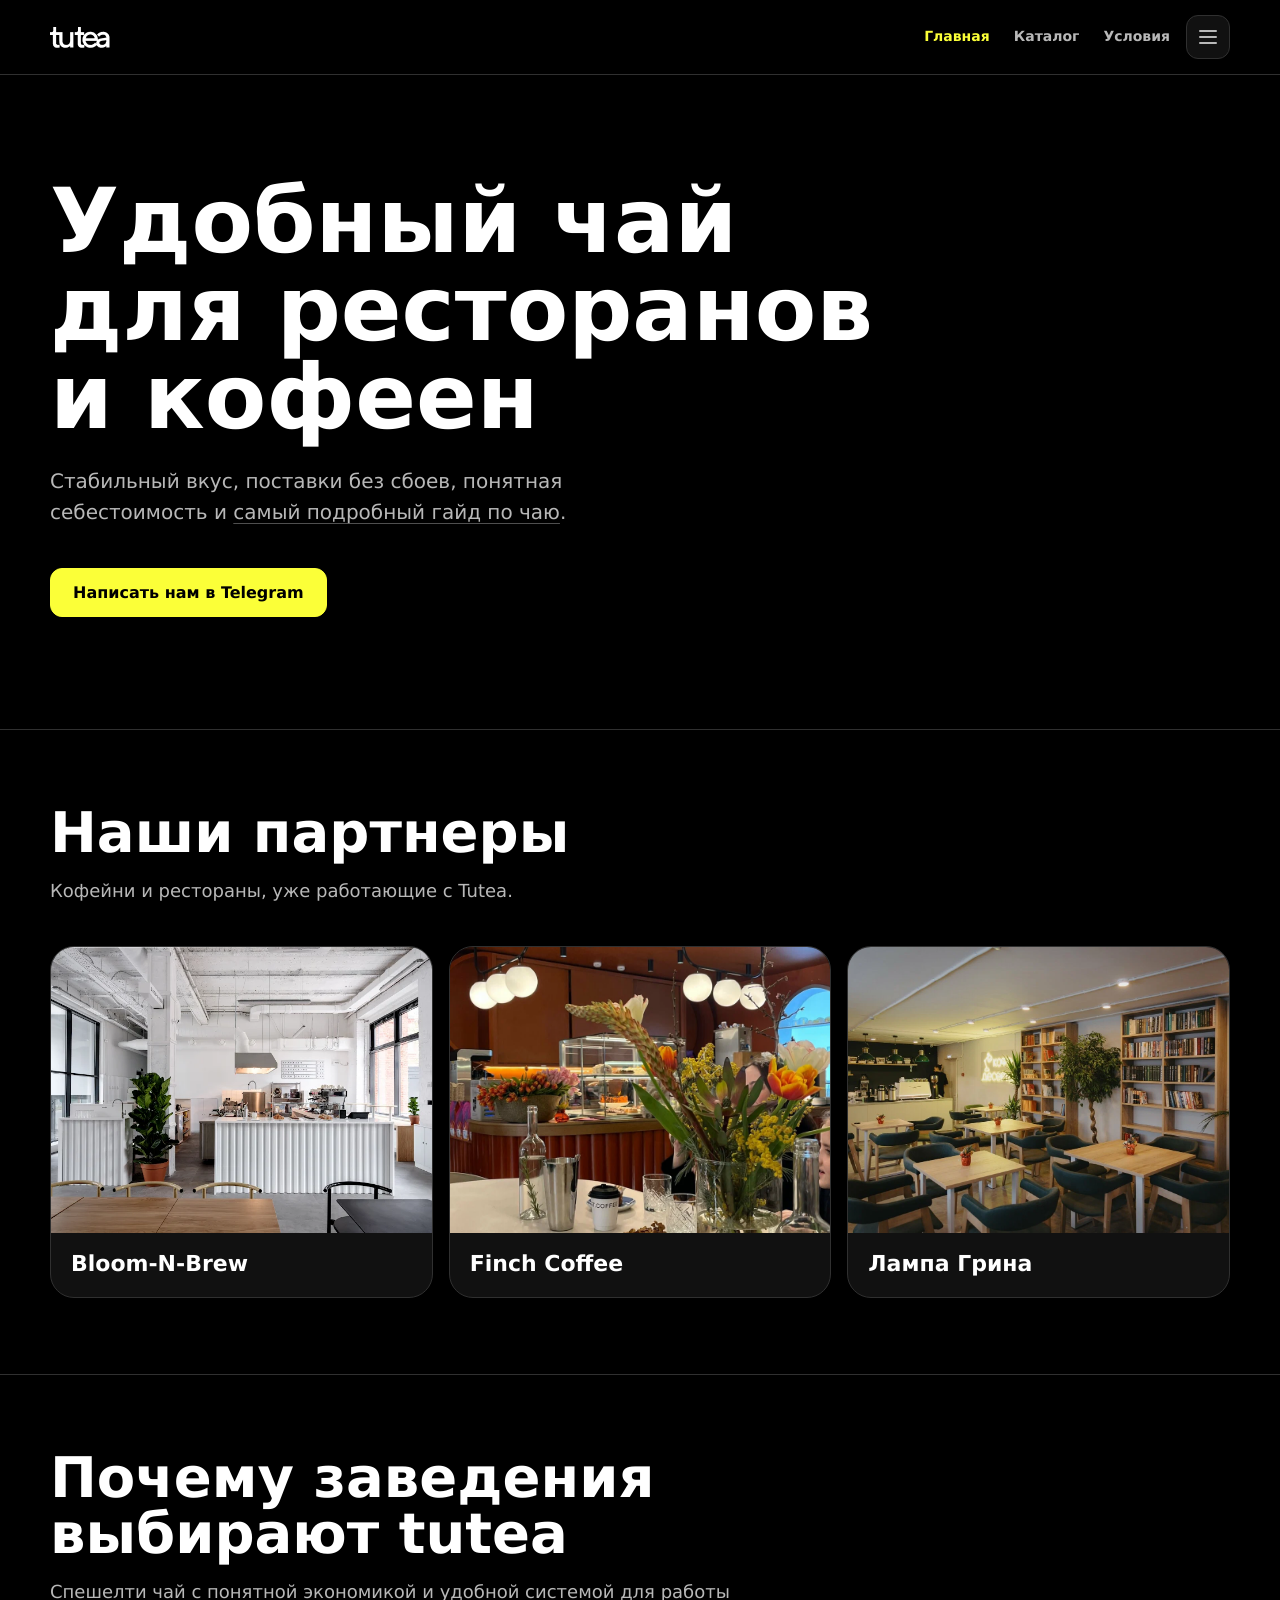
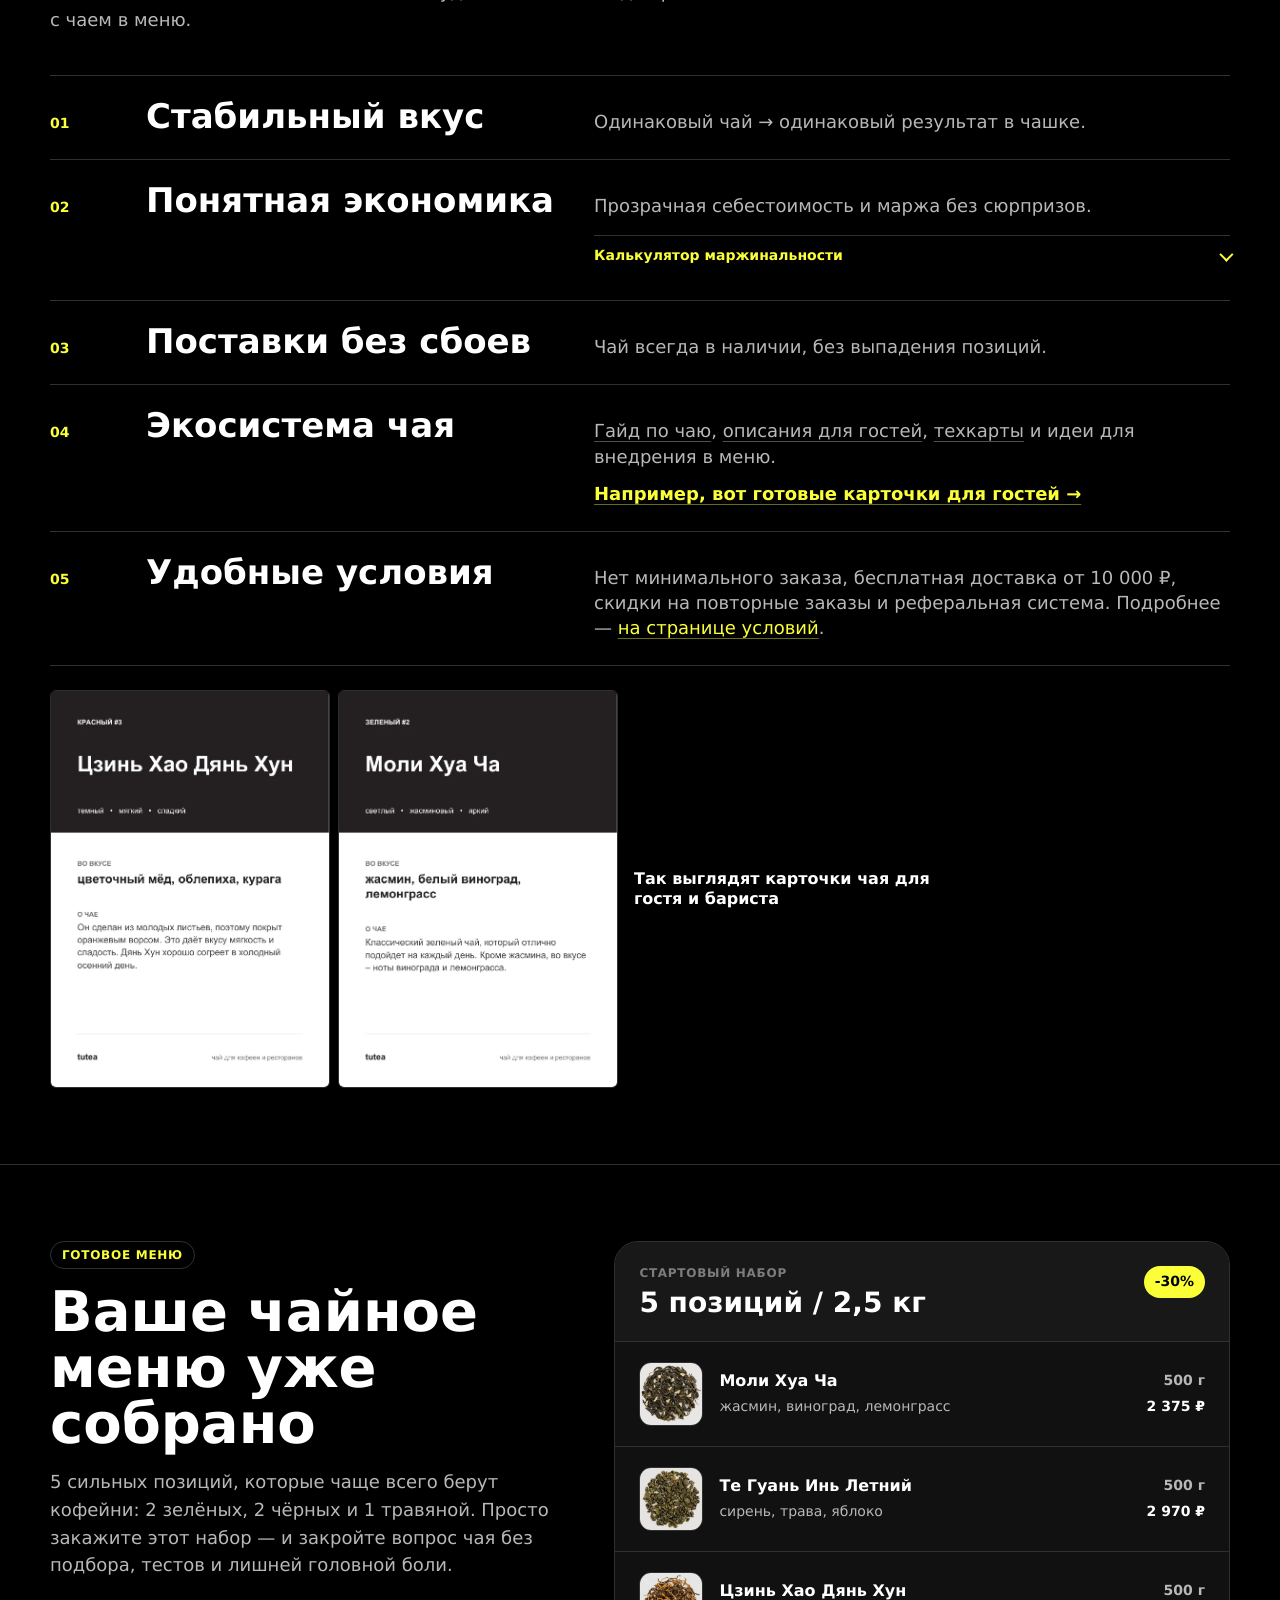
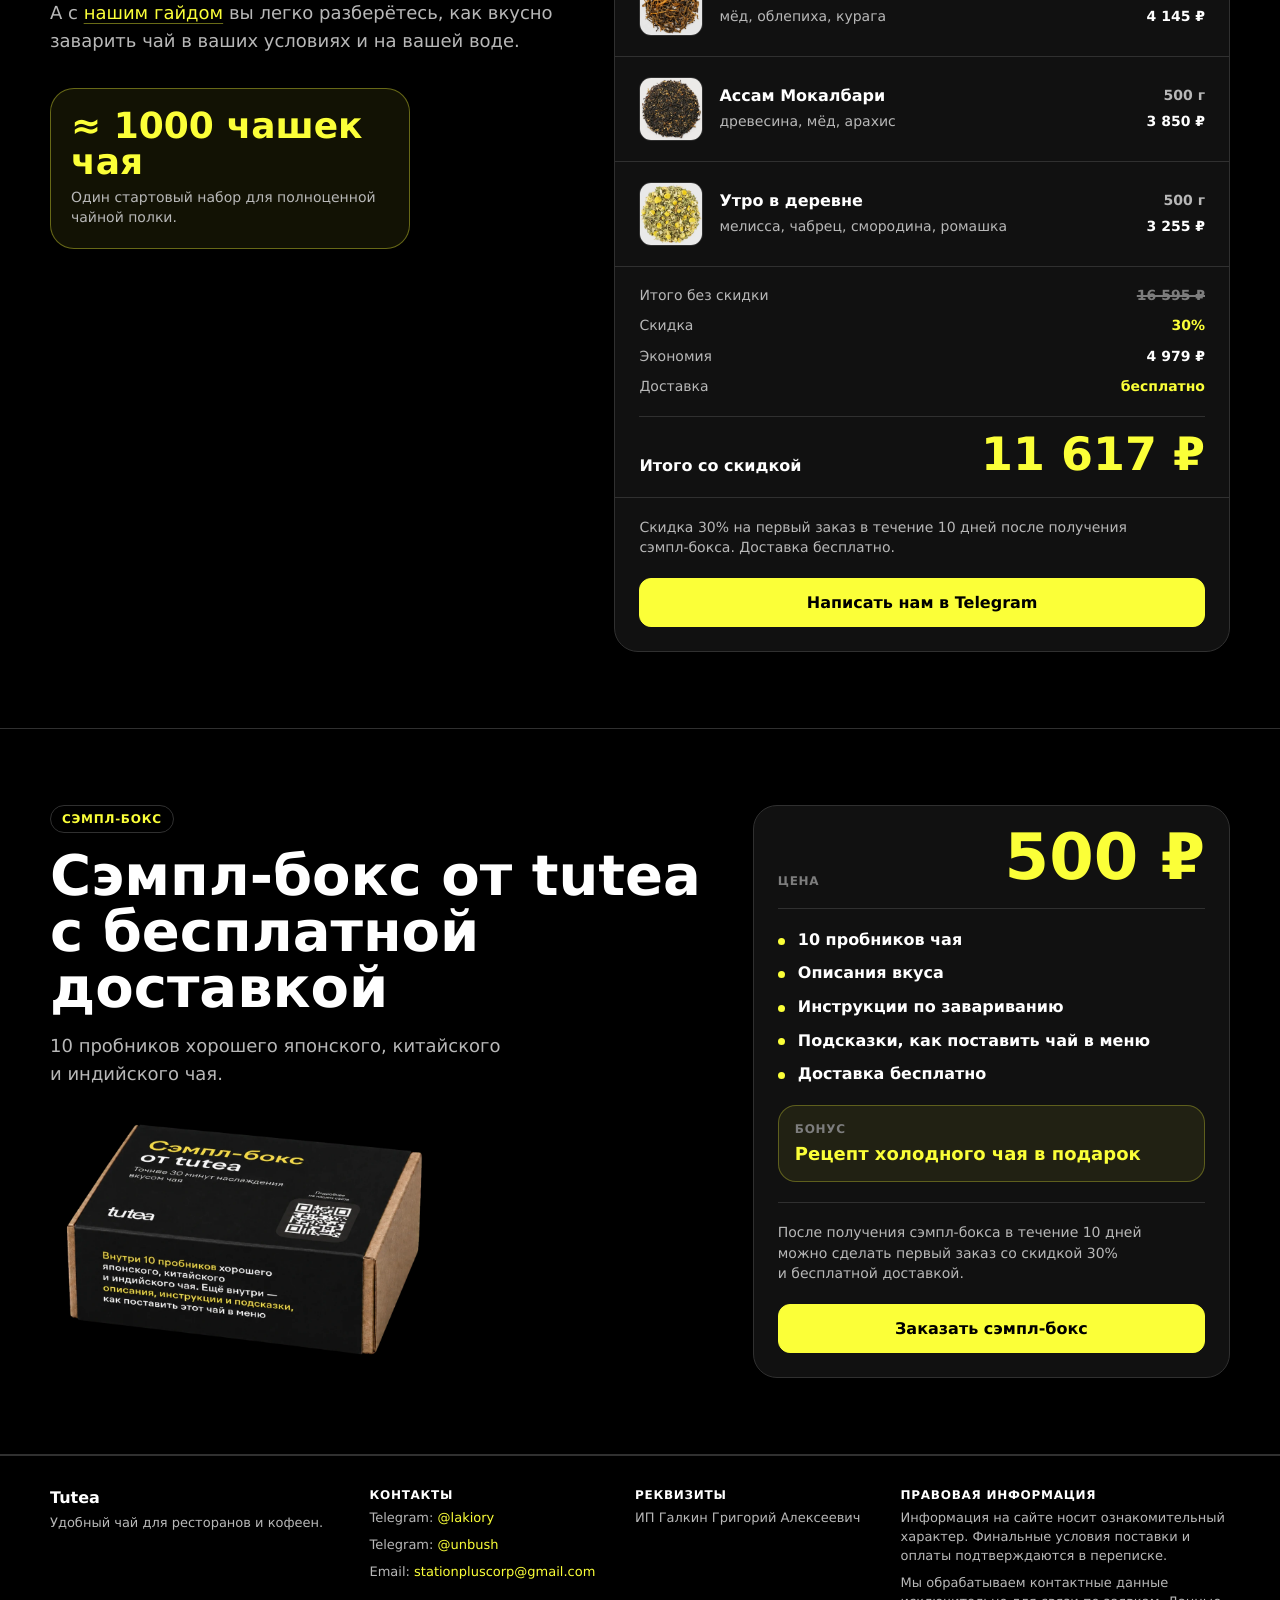
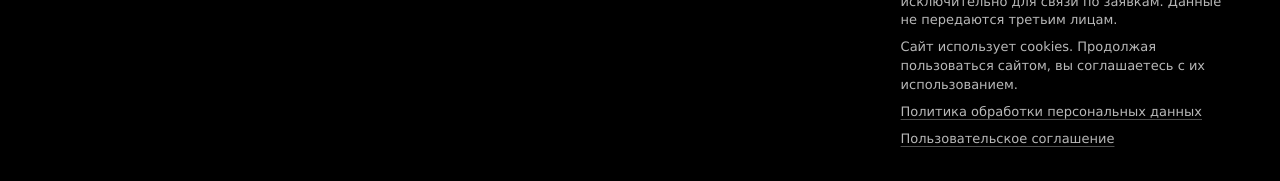
==== commit 1d86adec: "Add margin calculator and SEO files Add calculator page and embedded calculator, favicon, robots.txt" ====
--- a/index.html
+++ b/index.html
@@ -3,15 +3,39 @@
 <head>
   <meta charset="UTF-8" />
   <meta name="viewport" content="width=device-width, initial-scale=1.0" />
+  <link rel="icon" href="favicon.ico" sizes="32x32" />
   <link rel="icon" href="assets/favicon-32.png" sizes="32x32" />
   <link rel="icon" href="assets/favicon.svg" type="image/svg+xml" />
   <link rel="apple-touch-icon" href="assets/apple-touch-icon.png" />
 
   <title>Tutea — чай для кофеен и ресторанов</title>
-
-  <link rel="stylesheet" href="style.css?v=tech-cards-a7-1" />
+  <meta name="description" content="Tutea — поставщик чая для кофеен и ресторанов. Стабильный вкус, понятная себестоимость, материалы по завариванию и сервис." />
+  <link rel="canonical" href="https://tutea-store.github.io/b2b/" />
+  <meta property="og:type" content="website" />
+  <meta property="og:site_name" content="Tutea" />
+  <meta property="og:title" content="Tutea — чай для кофеен и ресторанов" />
+  <meta property="og:description" content="Удобный чай для заведений: стабильный вкус, поставки без сбоев и понятная себестоимость." />
+  <meta property="og:url" content="https://tutea-store.github.io/b2b/" />
+
+  <link rel="stylesheet" href="style.css?v=site-20260624-2" />
+  <script src="analytics.js?v=1" defer></script>
+  <script type="application/ld+json">
+    {
+      "@context": "https://schema.org",
+      "@type": "Organization",
+      "name": "Tutea",
+      "url": "https://tutea-store.github.io/b2b/",
+      "logo": "https://tutea-store.github.io/b2b/assets/tu-tea-logo.png",
+      "email": "stationpluscorp@gmail.com",
+      "sameAs": [
+        "https://t.me/lakiory",
+        "https://t.me/unbush"
+      ]
+    }
+  </script>
 </head>
 <body>
+  <noscript><div><img src="https://mc.yandex.ru/watch/110065875" style="position:absolute; left:-9999px;" alt="" /></div></noscript>
 
   <header class="header">
     <div class="container">
@@ -32,6 +56,7 @@
           </summary>
           <div class="more-menu-panel">
             <a href="guide.html">Гайд</a>
+            <a href="calculator.html">Калькулятор</a>
             <a href="materials.html">Материалы</a>
             <a href="individuals.html">Физлицам</a>
             <a href="contacts.html">Контакты</a>
@@ -46,7 +71,7 @@
       <div class="container">
         <h1>Удобный чай для ресторанов и&nbsp;кофеен</h1>
         <p>
-          Стабильный вкус, поставки без сбоев, понятная себестоимость и&nbsp;самый подробный гайд по чаю.
+          Стабильный вкус, поставки без сбоев, понятная себестоимость и&nbsp;<a class="hero-guide-link" href="guide.html">самый подробный гайд по&nbsp;чаю</a>.
         </p>
         <a class="button" href="https://t.me/lakiory" target="_blank" rel="noreferrer">Написать нам в Telegram</a>
       </div>
@@ -100,6 +125,78 @@
             <span>02</span>
             <h3>Понятная экономика</h3>
             <p>Прозрачная себестоимость и&nbsp;маржа без сюрпризов.</p>
+            <details class="why-calculator">
+              <summary>Калькулятор маржинальности</summary>
+              <div class="calculator-tool calculator-tool-embedded">
+                <form class="calculator-form" id="marginCalculator">
+                  <label class="calculator-field calculator-field-price" for="drinkPrice">
+                    <span>Цена</span>
+                    <span class="calculator-input-wrap">
+                      <input id="drinkPrice" name="drinkPrice" type="number" min="1" step="1" value="300" inputmode="decimal" autocomplete="off" />
+                      <span aria-hidden="true">₽</span>
+                    </span>
+                  </label>
+
+                  <label class="calculator-field calculator-field-grams" for="teaGrams">
+                    <span class="calculator-field-label">Граммовка <small id="dosageHint">—</small></span>
+                    <span class="calculator-input-wrap">
+                      <input id="teaGrams" name="teaGrams" type="number" min="0.1" step="0.1" value="4" inputmode="decimal" autocomplete="off" />
+                      <span aria-hidden="true">г</span>
+                    </span>
+                  </label>
+
+                  <label class="calculator-field calculator-field-tea" for="teaSelect">
+                    <span>Чай</span>
+                    <select id="teaSelect" name="tea" disabled>
+                      <option>Загружаем каталог…</option>
+                    </select>
+                  </label>
+
+                  <p class="calculator-error" id="calculatorError" role="alert" hidden>Не удалось загрузить каталог. Обновите страницу.</p>
+                </form>
+
+                <section class="calculator-result" id="calculatorResult" aria-live="polite">
+                  <div class="calculator-result-data">
+                    <dl class="calculator-values">
+                      <div>
+                        <dt>Цена</dt>
+                        <dd id="chartPrice">—</dd>
+                      </div>
+                      <div>
+                        <dt>Себестоимость</dt>
+                        <dd id="teaCost">—</dd>
+                      </div>
+                      <div class="is-primary">
+                        <dt>Валовая прибыль</dt>
+                        <dd id="grossProfit">—</dd>
+                      </div>
+                    </dl>
+
+                    <details class="calculator-formula">
+                      <summary>Как посчитано</summary>
+                      <div class="calculator-formula-copy">
+                        <p id="costFormula">—</p>
+                        <p id="profitFormula">—</p>
+                        <p>Без воды, молока, посуды, труда и&nbsp;налогов.</p>
+                      </div>
+                    </details>
+                  </div>
+
+                  <div class="margin-visual">
+                    <div class="margin-column" id="marginColumn" role="img" aria-label="Распределение цены напитка между валовой прибылью и себестоимостью чая">
+                      <div class="margin-cup-fill">
+                        <div class="margin-segment is-profit" id="profitSegment">
+                          <strong id="profitShare">—</strong>
+                        </div>
+                        <div class="margin-segment is-cost" id="costSegment">
+                          <strong id="costShare">—</strong>
+                        </div>
+                      </div>
+                    </div>
+                  </div>
+                </section>
+              </div>
+            </details>
           </li>
           <li>
             <span>03</span>
@@ -110,14 +207,20 @@
             <span>04</span>
             <h3>Экосистема чая</h3>
             <p>
-              Гайды, описания, техкарты и&nbsp;идеи для внедрения в&nbsp;меню.
-              <a class="why-materials-link" href="materials.html">Например, вот готовые карточки для гостей →</a>
+              <a class="subtle-text-link" href="guide.html">Гайд по чаю</a>,
+              <a class="subtle-text-link" href="materials.html#tea-cards">описания для гостей</a>,
+              <a class="subtle-text-link" href="materials.html#tech-cards">техкарты</a>
+              и&nbsp;идеи для внедрения в&nbsp;меню.
+              <a class="why-materials-link" href="materials.html#tea-cards">Например, вот готовые карточки для гостей →</a>
             </p>
           </li>
           <li>
             <span>05</span>
             <h3>Удобные условия</h3>
-            <p>Нет минимального заказа, бесплатная доставка от&nbsp;10&nbsp;000&nbsp;₽, скидки на повторные заказы и&nbsp;реферальная система.</p>
+            <p>
+              Нет минимального заказа, бесплатная доставка от&nbsp;10&nbsp;000&nbsp;₽, скидки на повторные заказы и&nbsp;реферальная система.
+              Подробнее — <a class="accent-text-link" href="conditions.html">на странице условий</a>.
+            </p>
           </li>
         </ol>
 
@@ -141,6 +244,9 @@
           <p>
             5&nbsp;сильных позиций, которые чаще всего берут кофейни: 2&nbsp;зелёных, 2&nbsp;чёрных и&nbsp;1&nbsp;травяной.
             Просто закажите этот набор — и&nbsp;закройте вопрос чая без подбора, тестов и&nbsp;лишней головной боли.
+          </p>
+          <p class="ready-menu-guide">
+            А&nbsp;с&nbsp;<a class="accent-text-link" href="guide.html">нашим гайдом</a> вы&nbsp;легко разберётесь, как вкусно заварить чай в&nbsp;ваших условиях и&nbsp;на&nbsp;вашей воде.
           </p>
 
           <div class="cups-badge" aria-label="Один стартовый набор примерно на 1000 чашек чая">
@@ -339,5 +445,6 @@
   </footer>
 
   <script src="app.js?v=tea-media-2"></script>
+  <script src="calculator.js?v=8"></script>
 </body>
 </html>
--- a/style.css
+++ b/style.css
@@ -293,15 +293,54 @@
   padding-top: var(--space-9);
 }
 
-.catalog-inline-materials {
-  color: var(--color-primary);
-  font-weight: 850;
+.subtle-text-link,
+.subtle-text-link:visited,
+.hero-guide-link,
+.hero-guide-link:visited {
+  color: var(--color-text-muted);
+  text-decoration-color: var(--color-border-strong);
+  text-decoration-thickness: 1px;
+  text-underline-offset: 4px;
+}
+
+.subtle-text-link:hover,
+.hero-guide-link:hover {
+  color: var(--color-text);
+  text-decoration-color: currentColor;
+}
+
+.accent-text-link,
+.accent-text-link:visited {
+  color: var(--color-primary);
+  font-weight: inherit;
   text-decoration-color: rgba(251, 255, 56, 0.42);
   text-underline-offset: 4px;
 }
 
+.catalog-inline-materials,
+.catalog-inline-materials:visited {
+  color: var(--color-primary);
+  font-weight: 850;
+  text-decoration-color: rgba(251, 255, 56, 0.42);
+  text-underline-offset: 4px;
+}
+
+.accent-text-link:hover,
 .catalog-inline-materials:hover {
   color: var(--color-primary-hover);
+  text-decoration-color: currentColor;
+}
+
+.service-guide-link,
+.service-guide-link:visited {
+  color: inherit;
+  text-decoration-color: var(--color-border-strong);
+  text-decoration-thickness: 1px;
+  text-underline-offset: 3px;
+}
+
+.service-guide-link:hover {
+  color: var(--color-text);
   text-decoration-color: currentColor;
 }
 
@@ -1068,15 +1107,15 @@
   line-height: 1.4;
 }
 
-.why-materials-link {
+.why-materials-link,
+.why-materials-link:visited {
   display: block;
   width: fit-content;
   margin-top: var(--space-3);
   color: var(--color-primary);
-  font-size: var(--text-sm);
-  font-weight: 850;
-  line-height: 1.35;
-  text-decoration: underline;
+  font-size: inherit;
+  font-weight: 700;
+  line-height: inherit;
   text-decoration-color: rgba(251, 255, 56, 0.42);
   text-underline-offset: 4px;
 }
@@ -1155,6 +1194,10 @@
 
 .ready-menu-copy p {
   max-width: 600px;
+}
+
+.ready-menu-copy .ready-menu-guide {
+  margin-top: var(--space-5);
 }
 
 .cups-badge {
@@ -3916,3 +3959,539 @@
     font-size: 11px;
   }
 }
+
+.qr-redirect-page {
+  display: grid;
+  min-height: 100svh;
+  justify-items: center;
+  align-content: center;
+  gap: var(--space-5);
+  padding: var(--space-7);
+  text-align: center;
+}
+
+.qr-redirect-page p {
+  margin: 0;
+  color: var(--color-text-muted);
+}
+
+/* Margin calculator */
+.calculator-section {
+  padding-top: var(--space-7);
+  padding-bottom: var(--space-7);
+  background: var(--color-bg);
+}
+
+.calculator-page-heading {
+  margin-bottom: var(--space-5);
+}
+
+.calculator-page-heading .section-label {
+  margin: 0;
+  letter-spacing: 0;
+}
+
+.calculator-tool {
+  display: grid;
+  grid-template-columns: minmax(340px, 0.8fr) minmax(0, 1.2fr);
+  max-width: 1080px;
+  border-top: var(--border);
+  border-bottom: var(--border);
+}
+
+.calculator-form,
+.calculator-result {
+  min-width: 0;
+  padding: var(--space-6);
+}
+
+.calculator-form {
+  display: grid;
+  grid-template-columns: repeat(2, minmax(0, 1fr));
+  gap: var(--space-4);
+  align-content: start;
+}
+
+.calculator-field {
+  display: grid;
+  min-width: 0;
+  gap: var(--space-2);
+  color: var(--color-text-muted);
+  font-size: var(--text-sm);
+  font-weight: 750;
+}
+
+.calculator-field-label {
+  display: flex;
+  min-width: 0;
+  align-items: baseline;
+  justify-content: space-between;
+  gap: var(--space-2);
+}
+
+.calculator-field-label small {
+  color: var(--color-text-subtle);
+  font-size: 10px;
+  font-weight: 600;
+  white-space: nowrap;
+}
+
+.calculator-field-tea,
+.calculator-error {
+  grid-column: 1 / -1;
+}
+
+.calculator-field select,
+.calculator-input-wrap {
+  width: 100%;
+  min-width: 0;
+  min-height: 50px;
+  border: var(--border);
+  border-radius: var(--radius-sm);
+  background: var(--color-surface-raised);
+  color: var(--color-text);
+  font: inherit;
+  font-size: var(--text-base);
+  font-weight: 800;
+}
+
+.calculator-field select {
+  padding: 0 var(--space-4);
+}
+
+.calculator-field select:disabled {
+  color: var(--color-text-subtle);
+}
+
+.calculator-input-wrap {
+  display: grid;
+  grid-template-columns: minmax(0, 1fr) auto;
+  align-items: start;
+  padding-right: var(--space-3);
+}
+
+.calculator-input-wrap input {
+  width: 100%;
+  min-width: 0;
+  min-height: 48px;
+  padding: 0 var(--space-3);
+  border: 0;
+  appearance: textfield;
+  background: transparent;
+  color: var(--color-text);
+  font-size: var(--text-lg);
+  font-weight: 850;
+}
+
+.calculator-input-wrap input::-webkit-inner-spin-button,
+.calculator-input-wrap input::-webkit-outer-spin-button {
+  margin: 0;
+  appearance: none;
+}
+
+.calculator-input-wrap input:focus {
+  outline: none;
+}
+
+.calculator-input-wrap > span {
+  color: var(--color-text-muted);
+  font-size: var(--text-base);
+}
+
+.calculator-field select:focus-visible,
+.calculator-input-wrap:focus-within {
+  border-color: var(--color-primary);
+  box-shadow: var(--focus-ring);
+  outline: none;
+}
+
+.calculator-input-wrap:has(input[aria-invalid="true"]) {
+  border-color: var(--color-error);
+}
+
+.calculator-error {
+  margin: 0 !important;
+  color: var(--color-error) !important;
+  font-size: var(--text-xs) !important;
+  font-weight: 500;
+  line-height: 1.35 !important;
+}
+
+.calculator-result {
+  display: grid;
+  grid-template-columns: minmax(0, 1fr) 172px;
+  gap: var(--space-6);
+  align-items: start;
+  border-left: var(--border);
+  background: var(--color-surface);
+}
+
+.calculator-result-data {
+  display: grid;
+  min-width: 0;
+  gap: var(--space-4);
+}
+
+.calculator-values {
+  display: grid;
+  gap: var(--space-3);
+  margin: 0;
+}
+
+.calculator-values > div {
+  display: flex;
+  min-width: 0;
+  align-items: baseline;
+  justify-content: space-between;
+  gap: var(--space-4);
+  padding-bottom: var(--space-3);
+  border-bottom: var(--border);
+}
+
+.calculator-values dt {
+  color: var(--color-text-muted);
+  font-size: var(--text-xs);
+  font-weight: 750;
+  line-height: 1.25;
+}
+
+.calculator-values dd {
+  margin: 0;
+  color: var(--color-text);
+  font-size: var(--text-lg);
+  font-weight: 850;
+  line-height: 1;
+  white-space: nowrap;
+}
+
+.calculator-values .is-primary dt,
+.calculator-values .is-primary dd {
+  color: var(--color-primary);
+}
+
+.calculator-result.is-loss .calculator-values .is-primary dd {
+  color: var(--color-error);
+}
+
+.margin-visual {
+  display: grid;
+  place-items: start center;
+}
+
+.margin-column {
+  width: 112px;
+  height: 190px;
+  overflow: hidden;
+  border: 0;
+  border-radius: var(--radius-sm);
+  background: var(--color-text);
+}
+
+.margin-cup-fill {
+  display: flex;
+  width: 100%;
+  height: 100%;
+  flex-direction: column;
+  overflow: hidden;
+  border-radius: inherit;
+  background: var(--color-text);
+}
+
+.margin-segment {
+  display: grid;
+  width: 100%;
+  min-width: 0;
+  place-content: center;
+  padding: var(--space-1);
+  text-align: center;
+  transition: flex-basis 220ms ease;
+}
+
+.margin-segment strong {
+  font-size: var(--text-md);
+  line-height: 1;
+}
+
+.margin-segment.is-profit {
+  background: var(--color-primary);
+  color: var(--color-bg);
+}
+
+.margin-segment.is-cost {
+  border-top: 1px solid var(--color-bg);
+  background: var(--color-text);
+  color: var(--color-bg);
+}
+
+.calculator-result.is-loss .margin-segment.is-cost {
+  background: rgba(233, 121, 104, 0.16);
+}
+
+.calculator-formula {
+  min-width: 0;
+}
+
+.calculator-formula summary {
+  display: inline-grid;
+  grid-template-columns: auto auto;
+  align-items: baseline;
+  gap: var(--space-3);
+  cursor: pointer;
+  color: var(--color-text-muted);
+  font-size: var(--text-sm);
+  font-weight: 750;
+  list-style: none;
+}
+
+.calculator-formula summary::-webkit-details-marker {
+  display: none;
+}
+
+.calculator-formula summary::before {
+  content: "";
+  grid-column: 2;
+  grid-row: 1;
+  width: 8px;
+  height: 8px;
+  border-right: 2px solid var(--color-text-muted);
+  border-bottom: 2px solid var(--color-text-muted);
+  transform: rotate(45deg) translateY(-2px);
+  transition: transform 160ms ease;
+}
+
+.calculator-formula[open] summary::before {
+  transform: rotate(225deg) translate(-2px, -2px);
+}
+
+.calculator-formula-copy {
+  margin-top: var(--space-3);
+  padding-top: var(--space-3);
+  border-top: var(--border);
+}
+
+.calculator-formula-copy p {
+  max-width: 620px;
+  margin: 0 0 var(--space-2) !important;
+  color: var(--color-text-subtle) !important;
+  font-size: var(--text-sm) !important;
+  line-height: 1.45 !important;
+}
+
+.calculator-formula-copy p:last-child {
+  margin-bottom: 0 !important;
+}
+
+@media (max-width: 760px) {
+  .calculator-section {
+    padding-top: var(--space-6);
+  }
+
+  .calculator-tool {
+    grid-template-columns: 1fr;
+  }
+
+  .calculator-form,
+  .calculator-result {
+    padding: var(--space-5) 0;
+  }
+
+  .calculator-result {
+    grid-template-columns: minmax(0, 1fr) 132px;
+    gap: var(--space-4);
+    border-top: var(--border);
+    border-left: 0;
+  }
+
+  .calculator-values dd {
+    font-size: var(--text-md);
+  }
+
+  .margin-column {
+    width: 96px;
+    height: 154px;
+  }
+}
+
+@media (max-width: 360px) {
+  .calculator-page-heading .section-label {
+    font-size: 11px;
+  }
+
+  .calculator-form {
+    gap: var(--space-3);
+  }
+
+  .calculator-result {
+    grid-template-columns: minmax(0, 1fr) 108px;
+  }
+
+  .margin-column {
+    width: 86px;
+    height: 140px;
+  }
+
+}
+
+/* Embedded margin calculator */
+.why-calculator {
+  grid-column: 3;
+  min-width: 0;
+  margin-top: calc(-1 * var(--space-2));
+}
+
+.why-calculator > summary {
+  display: grid;
+  grid-template-columns: minmax(0, 1fr) auto;
+  gap: var(--space-3);
+  align-items: center;
+  padding: var(--space-3) 0;
+  border-top: var(--border);
+  cursor: pointer;
+  color: var(--color-primary);
+  font-size: var(--text-sm);
+  font-weight: 800;
+  list-style: none;
+}
+
+.why-calculator > summary::-webkit-details-marker {
+  display: none;
+}
+
+.why-calculator > summary::after {
+  content: "";
+  width: 8px;
+  height: 8px;
+  border-right: 2px solid currentColor;
+  border-bottom: 2px solid currentColor;
+  transform: rotate(45deg) translateY(-2px);
+  transition: transform 160ms ease;
+}
+
+.why-calculator[open] > summary::after {
+  transform: rotate(225deg) translate(-2px, -2px);
+}
+
+.calculator-tool-embedded {
+  grid-template-columns: 1fr;
+  max-width: none;
+  border: var(--border);
+  border-radius: var(--radius-sm);
+  background: var(--color-surface);
+}
+
+.calculator-tool-embedded .calculator-form {
+  grid-template-columns: 104px 104px minmax(160px, 1fr);
+  gap: var(--space-3);
+  padding: var(--space-4);
+}
+
+.calculator-tool-embedded .calculator-field-tea {
+  grid-column: auto;
+}
+
+.why-list .calculator-tool-embedded .calculator-field > span:first-child {
+  color: var(--color-text-muted);
+  font-size: var(--text-xs);
+  font-weight: 750;
+}
+
+.calculator-tool-embedded .calculator-field select,
+.calculator-tool-embedded .calculator-input-wrap {
+  min-height: 44px;
+}
+
+.calculator-tool-embedded .calculator-input-wrap input {
+  min-height: 42px;
+  font-size: var(--text-md);
+}
+
+.calculator-tool-embedded .calculator-result {
+  grid-template-columns: minmax(0, 1fr) 76px;
+  gap: var(--space-4);
+  padding: var(--space-4);
+  border-top: var(--border);
+  border-left: 0;
+}
+
+.calculator-tool-embedded .calculator-result-data {
+  gap: var(--space-3);
+}
+
+.calculator-tool-embedded .calculator-values {
+  gap: var(--space-2);
+}
+
+.calculator-tool-embedded .calculator-values > div {
+  padding-bottom: var(--space-2);
+}
+
+.calculator-tool-embedded .calculator-values dd {
+  font-size: var(--text-base);
+}
+
+.calculator-tool-embedded .margin-column {
+  width: 64px;
+  height: 108px;
+}
+
+.calculator-tool-embedded .margin-segment strong {
+  font-size: var(--text-sm);
+}
+
+.calculator-tool-embedded .calculator-formula summary,
+.calculator-tool-embedded .calculator-formula-copy p {
+  font-size: var(--text-xs) !important;
+}
+
+@media (max-width: 760px) {
+  .why-calculator {
+    grid-column: 2;
+  }
+
+  .calculator-tool-embedded .calculator-form {
+    grid-template-columns: repeat(2, minmax(0, 1fr));
+  }
+
+  .calculator-tool-embedded .calculator-field-tea,
+  .calculator-tool-embedded .calculator-error {
+    grid-column: 1 / -1;
+  }
+
+  .calculator-tool-embedded .calculator-result {
+    grid-template-columns: minmax(0, 1fr) 68px;
+  }
+
+  .calculator-tool-embedded .margin-column {
+    width: 58px;
+    height: 96px;
+  }
+}
+
+@media (max-width: 360px) {
+  .calculator-tool-embedded .calculator-result {
+    grid-template-columns: minmax(0, 1fr) 52px;
+    gap: var(--space-2);
+    padding: var(--space-3);
+  }
+
+  .calculator-tool-embedded .calculator-values > div {
+    gap: var(--space-2);
+  }
+
+  .calculator-tool-embedded .calculator-values dt {
+    font-size: 10px;
+  }
+
+  .calculator-tool-embedded .calculator-values dd {
+    font-size: var(--text-sm);
+  }
+
+  .calculator-tool-embedded .margin-column {
+    width: 48px;
+    height: 84px;
+  }
+
+  .calculator-tool-embedded .margin-segment strong {
+    font-size: var(--text-xs);
+  }
+}
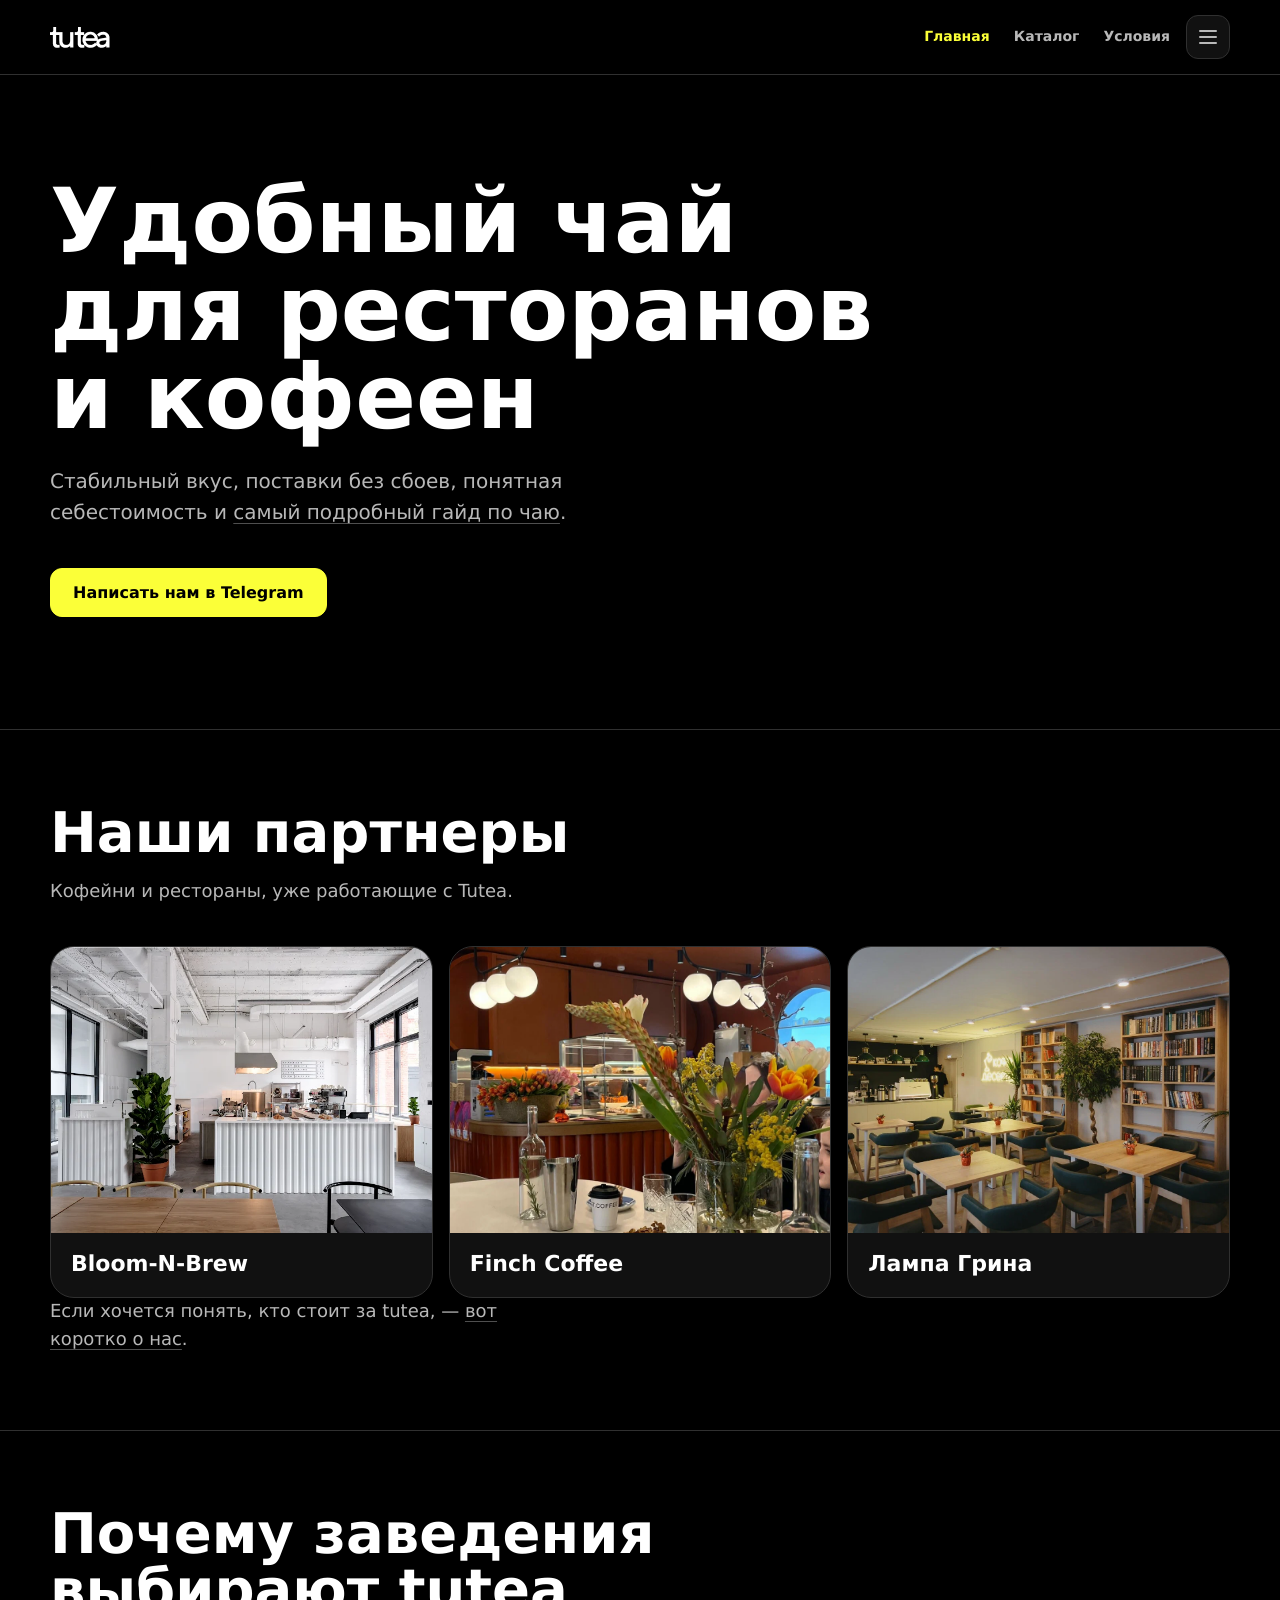
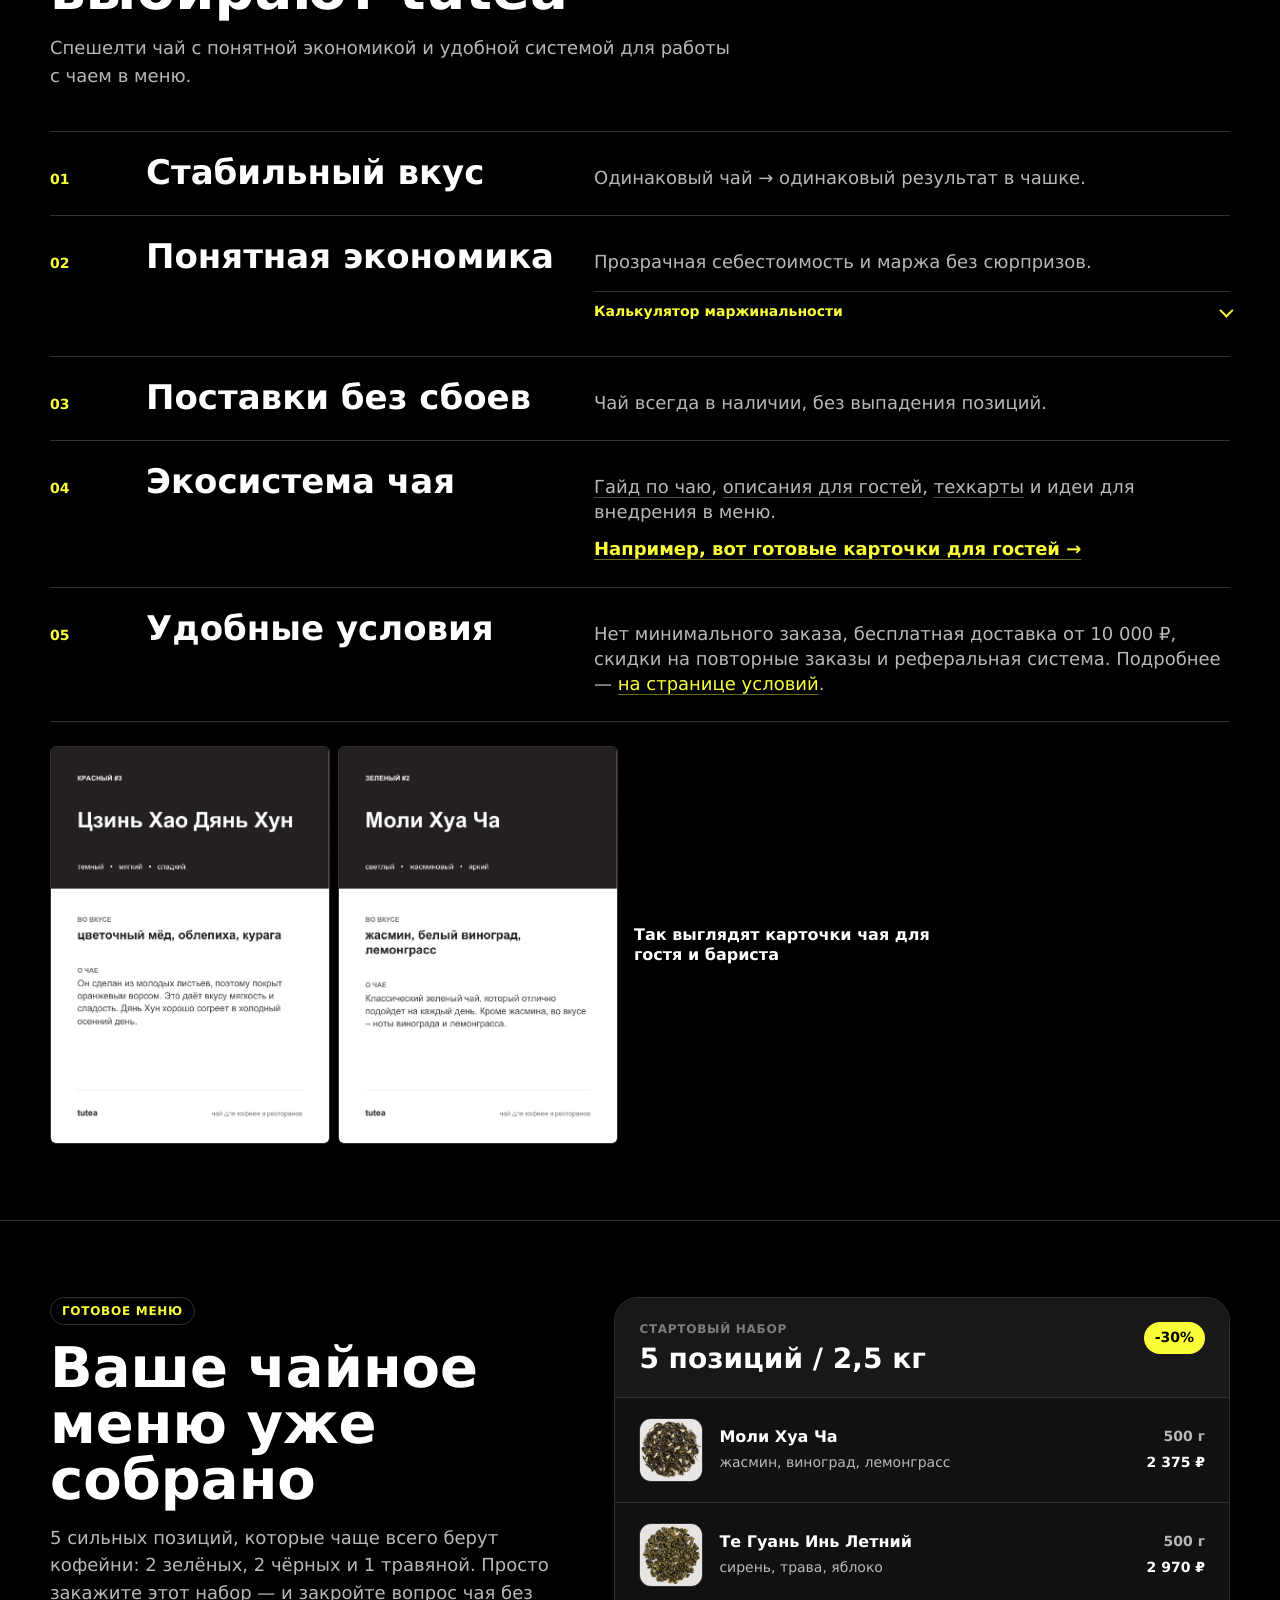
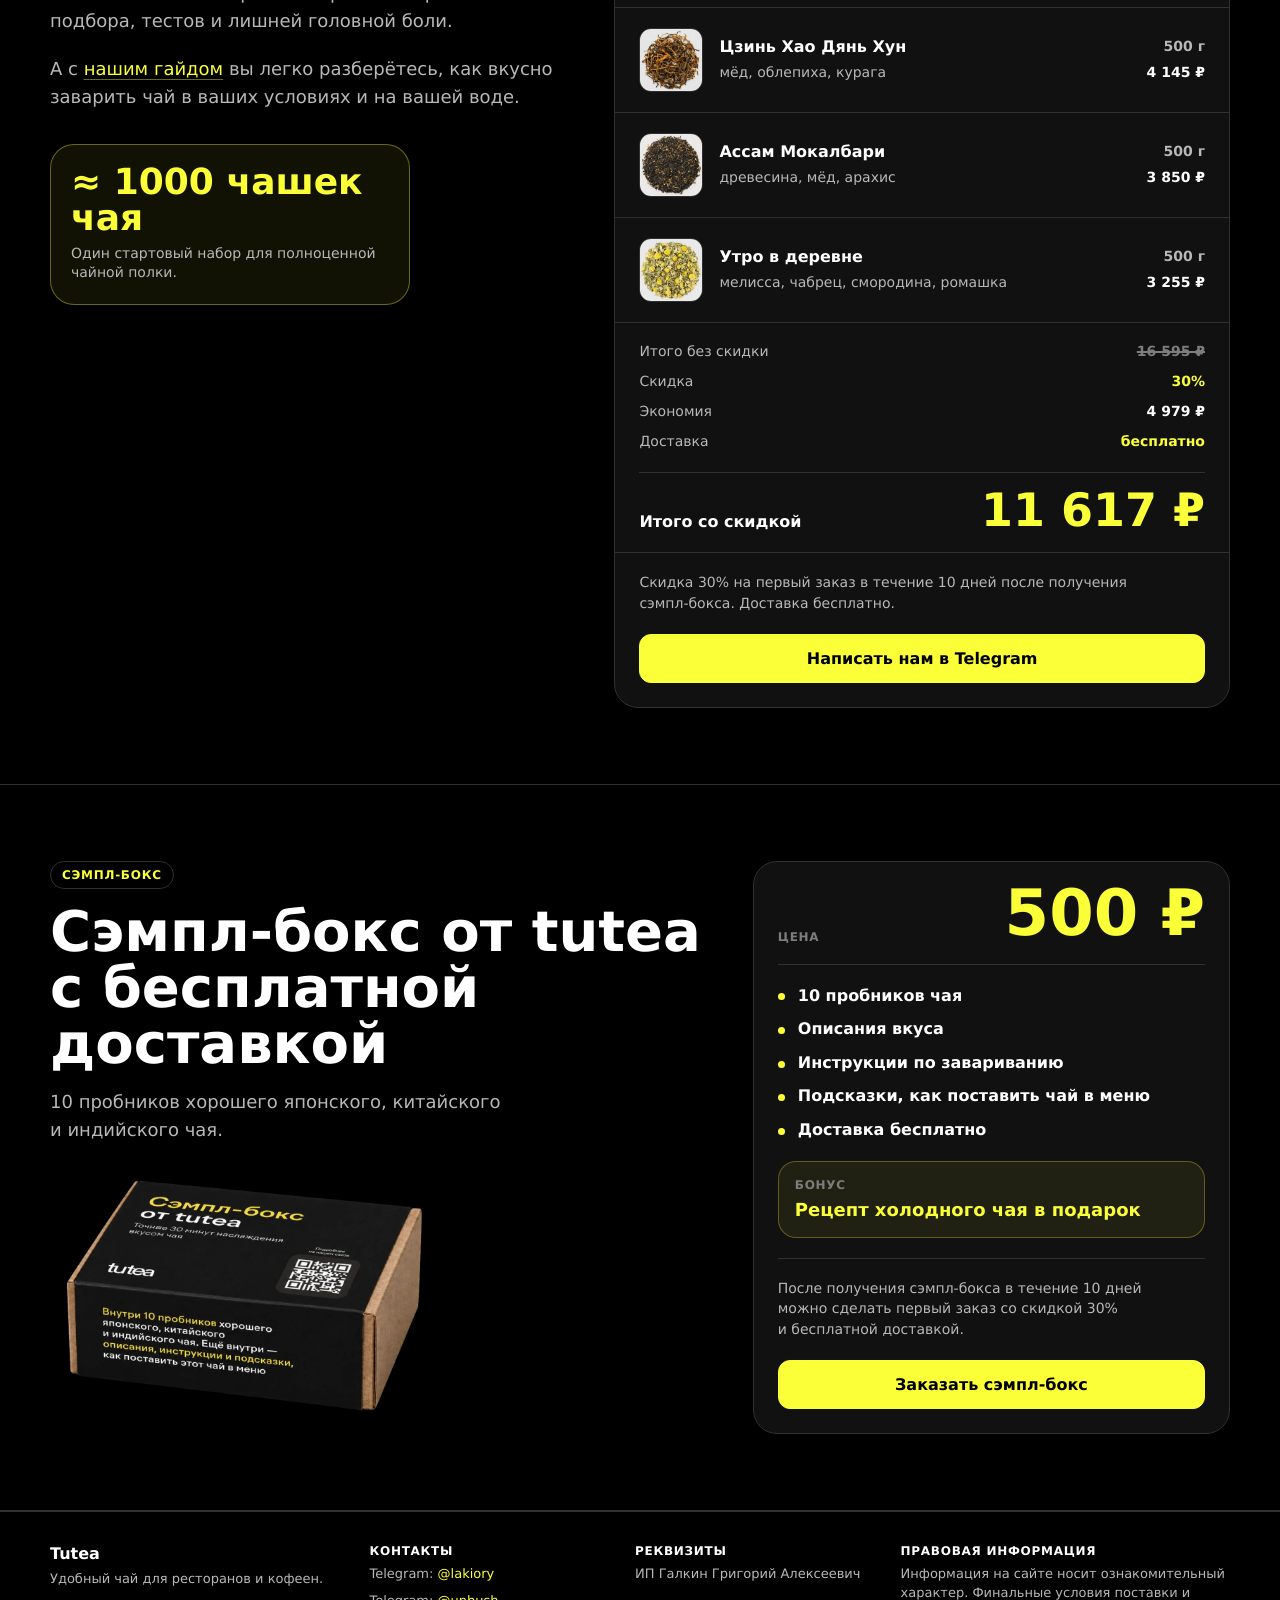
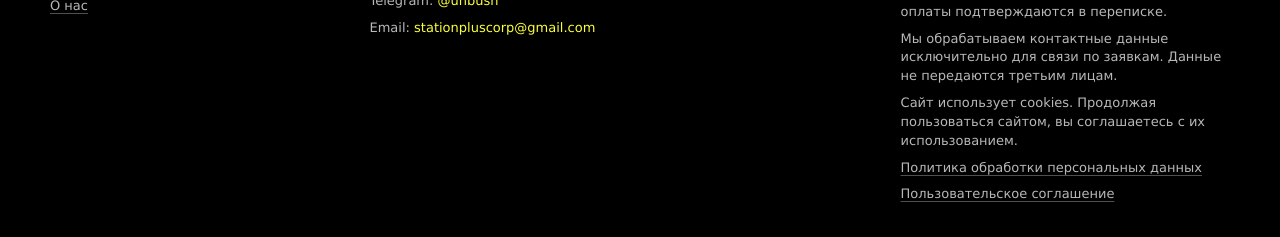
==== commit 46506e79: "Update site content and individuals page" ====
--- a/index.html
+++ b/index.html
@@ -3,6 +3,7 @@
 <head>
   <meta charset="UTF-8" />
   <meta name="viewport" content="width=device-width, initial-scale=1.0" />
+  <link rel="icon" href="favicon-96.png" type="image/png" sizes="96x96" />
   <link rel="icon" href="favicon.ico" sizes="32x32" />
   <link rel="icon" href="assets/favicon-32.png" sizes="32x32" />
   <link rel="icon" href="assets/favicon.svg" type="image/svg+xml" />
@@ -17,7 +18,7 @@
   <meta property="og:description" content="Удобный чай для заведений: стабильный вкус, поставки без сбоев и понятная себестоимость." />
   <meta property="og:url" content="https://tutea-store.github.io/b2b/" />
 
-  <link rel="stylesheet" href="style.css?v=site-20260624-2" />
+  <link rel="stylesheet" href="style.css?v=site-20260625-10" />
   <script src="analytics.js?v=1" defer></script>
   <script type="application/ld+json">
     {
@@ -55,10 +56,11 @@
             <span class="menu-icon" aria-hidden="true"></span>
           </summary>
           <div class="more-menu-panel">
+            <a href="about.html">О нас</a>
             <a href="guide.html">Гайд</a>
+            <a href="materials.html">Материалы</a>
+            <a href="individuals.html">Чай домой</a>
             <a href="calculator.html">Калькулятор</a>
-            <a href="materials.html">Материалы</a>
-            <a href="individuals.html">Физлицам</a>
             <a href="contacts.html">Контакты</a>
           </div>
         </details>
@@ -103,6 +105,9 @@
           </div>
 
         </div>
+        <p class="quiet-about-note">
+          Если хочется понять, кто стоит за&nbsp;tutea, — <a href="about.html">вот коротко о&nbsp;нас</a>.
+        </p>
       </div>
     </section>
 
@@ -413,6 +418,7 @@
       <div class="footer-brand">
         <strong>Tutea</strong>
         <p>Удобный чай для ресторанов и&nbsp;кофеен.</p>
+        <p><a class="footer-about-link" href="about.html">О нас</a></p>
       </div>
 
       <div class="footer-block">
--- a/style.css
+++ b/style.css
@@ -1069,6 +1069,25 @@
   line-height: 1.1;
 }
 
+.quiet-about-note {
+  max-width: 560px;
+  margin: var(--space-5) 0 0;
+  color: var(--color-text-subtle);
+  font-size: var(--text-sm);
+  line-height: 1.45;
+}
+
+.quiet-about-note a,
+.quiet-about-note a:visited {
+  color: var(--color-text-muted);
+  text-decoration-color: var(--color-border-strong);
+  text-underline-offset: 4px;
+}
+
+.quiet-about-note a:hover {
+  color: var(--color-text);
+}
+
 .why-list {
   display: grid;
   margin: 0;
@@ -1891,6 +1910,18 @@
 }
 
 .footer .footer-policy-link:hover {
+  color: var(--color-text);
+  text-decoration-color: var(--color-text-muted);
+}
+
+.footer .footer-about-link {
+  color: var(--color-text-muted);
+  text-decoration: underline;
+  text-decoration-color: var(--color-border-strong);
+  text-underline-offset: 3px;
+}
+
+.footer .footer-about-link:hover {
   color: var(--color-text);
   text-decoration-color: var(--color-text-muted);
 }
@@ -2650,9 +2681,9 @@
     -webkit-overflow-scrolling: touch;
   }
 
-  .partners-track::-webkit-scrollbar {
-    display: none;
-  }
+.partners-track::-webkit-scrollbar {
+  display: none;
+}
 
   .partner-card {
     scroll-snap-align: start;
@@ -3035,34 +3066,33 @@
   }
 
   .sample-box-copy {
-    display: grid;
-    grid-template-columns: minmax(0, 1fr) auto;
-    grid-template-areas:
-      "label visual"
-      "title title"
-      "intro intro";
-    column-gap: var(--space-3);
+    position: relative;
+    display: block;
   }
 
   .sample-box-copy .section-label {
-    grid-area: label;
-    align-self: center;
-    justify-self: start;
+    position: relative;
+    z-index: 1;
   }
 
   .sample-box-copy h2 {
-    grid-area: title;
+    position: relative;
+    z-index: 1;
+    padding-top: 0;
   }
 
   .sample-box-copy p {
-    grid-area: intro;
+    position: relative;
+    z-index: 1;
   }
 
   .sample-box-visual {
-    grid-area: visual;
-    align-self: end;
-    width: clamp(132px, 39vw, 160px);
-    margin: -34px 0 -26px;
+    position: absolute;
+    top: clamp(-92px, -22vw, -70px);
+    right: 0;
+    z-index: 0;
+    width: clamp(132px, 42vw, 168px);
+    margin: 0;
   }
 
   .sample-box-card {
@@ -3351,6 +3381,40 @@
   margin-top: var(--space-7);
 }
 
+.consumer-action-note {
+  max-width: 620px;
+  margin: var(--space-4) 0 0;
+  color: var(--color-text-subtle);
+  font-size: var(--text-sm);
+  font-weight: 650;
+  line-height: 1.45;
+}
+
+.consumer-trust-strip {
+  display: grid;
+  grid-template-columns: repeat(5, minmax(0, 1fr));
+  gap: 0;
+  margin: var(--space-7) 0 0;
+  padding: 0;
+  border-top: var(--border);
+  border-bottom: var(--border);
+  list-style: none;
+}
+
+.consumer-trust-strip li {
+  min-width: 0;
+  padding: var(--space-4);
+  border-right: var(--border);
+  color: var(--color-text-muted);
+  font-size: var(--text-sm);
+  font-weight: 750;
+  line-height: 1.25;
+}
+
+.consumer-trust-strip li:last-child {
+  border-right: 0;
+}
+
 .consumer-text-link {
   color: var(--color-text);
   font-size: var(--text-sm);
@@ -3502,6 +3566,16 @@
 
 .consumer-behavior-grid article.is-positive {
   border-color: rgba(251, 255, 56, 0.42);
+}
+
+.consumer-format-grid article.is-featured {
+  border-color: rgba(251, 255, 56, 0.52);
+  background: var(--color-primary-soft);
+}
+
+.consumer-format-grid article.is-featured > span,
+.consumer-format-grid article.is-featured h3 {
+  color: var(--color-primary);
 }
 
 .consumer-behavior-grid article > span,
@@ -3723,7 +3797,7 @@
   }
 
   .consumer-price-card b {
-    font-size: 40px;
+    font-size: clamp(30px, 8.4vw, 40px);
   }
 
   .consumer-price-card > div {
@@ -3755,6 +3829,22 @@
     margin-top: var(--space-6);
   }
 
+  .consumer-trust-strip {
+    grid-template-columns: 1fr;
+    margin-top: var(--space-6);
+  }
+
+  .consumer-trust-strip li {
+    padding: 12px 0;
+    border-right: 0;
+    border-bottom: var(--border);
+    font-size: var(--text-sm);
+  }
+
+  .consumer-trust-strip li:last-child {
+    border-bottom: 0;
+  }
+
   .consumer-hero-points li {
     padding: 13px 0 13px 24px;
     border-bottom: var(--border);
@@ -3807,6 +3897,21 @@
 
   .consumer-format-grid {
     grid-template-columns: 1fr;
+  }
+
+  .consumer-format-grid article {
+    padding: var(--space-5);
+    border-radius: var(--radius-md);
+  }
+
+  .consumer-format-grid h3 {
+    margin: var(--space-4) 0 var(--space-2);
+    font-size: 28px;
+    line-height: 1.05;
+  }
+
+  .consumer-format-grid p {
+    font-size: var(--text-sm);
   }
 
   .consumer-behavior-grid {
@@ -4443,6 +4548,259 @@
   font-size: var(--text-xs) !important;
 }
 
+/* About page */
+.about-page {
+  background: var(--color-bg);
+}
+
+.about-hero {
+  padding-top: var(--space-9);
+}
+
+.about-hero-layout,
+.about-story-layout {
+  display: grid;
+  grid-template-columns: minmax(0, 0.96fr) minmax(360px, 1.04fr);
+  gap: var(--space-8);
+  align-items: center;
+}
+
+.about-hero p,
+.about-section-heading p,
+.about-final-card p {
+  max-width: 720px;
+  color: var(--color-text-muted);
+  font-size: var(--text-lg);
+  line-height: 1.35;
+}
+
+.about-photo-slot {
+  display: grid;
+  gap: var(--space-3);
+  margin: 0;
+}
+
+.about-photo-slot img {
+  display: block;
+  width: 100%;
+  aspect-ratio: 4 / 3;
+  height: auto;
+  border: var(--border);
+  border-radius: var(--radius-lg);
+  object-fit: cover;
+  background: var(--color-surface-raised);
+}
+
+.about-photo-empty {
+  min-height: 280px;
+  border: var(--border);
+  border-radius: var(--radius-lg);
+  background:
+    linear-gradient(135deg, rgba(251, 255, 56, 0.12), transparent 34%),
+    linear-gradient(180deg, var(--color-surface-raised), #0a0a0a);
+}
+
+.about-photo-slot.is-hero .about-photo-empty {
+  min-height: 390px;
+}
+
+.about-photo-slot.is-hero img {
+  aspect-ratio: 4 / 3;
+}
+
+.about-photo-slot.is-service img {
+  object-position: center 68%;
+}
+
+.about-photo-slot figcaption {
+  color: var(--color-text-subtle);
+  font-size: var(--text-sm);
+  line-height: 1.35;
+}
+
+.about-story-layout.is-reversed {
+  grid-template-columns: minmax(360px, 1.04fr) minmax(0, 0.96fr);
+}
+
+.about-story-layout.is-reversed .about-story-copy {
+  order: 2;
+}
+
+.about-kicker {
+  display: block;
+  margin-bottom: var(--space-4);
+  color: var(--color-primary);
+  font-size: var(--text-xs);
+  font-weight: 850;
+  letter-spacing: 0.06em;
+  text-transform: uppercase;
+}
+
+.about-story-copy h2,
+.about-section-heading h2,
+.about-final-card h2 {
+  max-width: 860px;
+  margin: 0 0 var(--space-5);
+  color: var(--color-text);
+  font-size: clamp(32px, 4.6vw, 56px);
+  font-weight: 850;
+  letter-spacing: 0;
+  line-height: 1;
+}
+
+.about-prose {
+  display: grid;
+  max-width: 720px;
+  gap: var(--space-4);
+}
+
+.about-prose p {
+  margin: 0;
+  color: var(--color-text-muted);
+  font-size: var(--text-md);
+  line-height: 1.45;
+}
+
+.about-gallery-slots {
+  display: grid;
+  grid-template-columns: repeat(3, minmax(0, 1fr));
+  gap: var(--space-4);
+}
+
+.about-gallery-slots.is-sourcing {
+  grid-template-columns: repeat(2, minmax(0, 1fr));
+}
+
+.about-gallery-slots .about-photo-slot img {
+  aspect-ratio: 3 / 4;
+}
+
+.about-gallery-slots.is-sourcing .about-photo-slot img {
+  aspect-ratio: 1 / 1;
+}
+
+.about-gallery-slots .about-photo-empty {
+  min-height: 220px;
+}
+
+.about-section-heading {
+  display: grid;
+  gap: var(--space-2);
+  margin-bottom: var(--space-7);
+}
+
+.about-boring-layout {
+  display: grid;
+  grid-template-columns: minmax(0, 0.85fr) minmax(360px, 1.15fr);
+  gap: var(--space-8);
+  align-items: start;
+}
+
+.about-boring-copy {
+  display: grid;
+  max-width: 920px;
+  gap: var(--space-5);
+}
+
+.about-boring-copy p {
+  margin: 0;
+  color: var(--color-text);
+  font-size: clamp(22px, 3vw, 34px);
+  font-weight: 850;
+  line-height: 1.12;
+}
+
+.about-principles {
+  display: grid;
+  gap: var(--space-2);
+  margin: 0;
+  padding: 0;
+  list-style: none;
+}
+
+.about-principles li {
+  display: flex;
+  gap: var(--space-3);
+  align-items: center;
+  color: var(--color-text-muted);
+  font-size: var(--text-md);
+  font-weight: 750;
+  line-height: 1.25;
+}
+
+.about-principles li::before {
+  flex: 0 0 auto;
+  width: 7px;
+  height: 7px;
+  border-radius: 999px;
+  background: var(--color-primary);
+  content: "";
+}
+
+.about-result-card {
+  display: grid;
+  overflow: hidden;
+  border: var(--border);
+  border-radius: var(--radius-lg);
+  background: var(--color-surface);
+}
+
+.about-result-card img {
+  display: block;
+  width: 100%;
+  aspect-ratio: 4 / 3;
+  height: auto;
+  object-fit: cover;
+}
+
+.about-result-card div {
+  display: grid;
+  gap: var(--space-3);
+  padding: var(--space-5);
+}
+
+.about-result-card span {
+  color: var(--color-primary);
+  font-size: var(--text-xs);
+  font-weight: 850;
+  letter-spacing: 0.06em;
+  text-transform: uppercase;
+}
+
+.about-result-card h3 {
+  margin: 0;
+  color: var(--color-text);
+  font-size: var(--text-xl);
+  line-height: 1.05;
+}
+
+.about-result-card p {
+  margin: 0;
+  color: var(--color-text-muted);
+  font-size: var(--text-base);
+  line-height: 1.4;
+}
+
+.about-final-card {
+  display: grid;
+  grid-template-columns: minmax(0, 1fr) minmax(240px, 320px);
+  gap: var(--space-8);
+  align-items: end;
+  padding: var(--space-7);
+  border: var(--border);
+  border-radius: var(--radius-lg);
+  background: var(--color-surface);
+}
+
+.about-final-actions {
+  display: grid;
+  gap: var(--space-3);
+}
+
+.about-final-actions .button {
+  width: 100%;
+}
+
 @media (max-width: 760px) {
   .why-calculator {
     grid-column: 2;
@@ -4464,6 +4822,49 @@
   .calculator-tool-embedded .margin-column {
     width: 58px;
     height: 96px;
+  }
+
+  .about-hero-layout,
+  .about-story-layout,
+  .about-story-layout.is-reversed,
+  .about-final-card {
+    grid-template-columns: 1fr;
+  }
+
+  .about-story-layout.is-reversed .about-story-copy {
+    order: 0;
+  }
+
+  .about-hero p,
+  .about-section-heading p,
+  .about-final-card p {
+    font-size: var(--text-md);
+  }
+
+  .about-photo-empty,
+  .about-photo-slot.is-hero .about-photo-empty {
+    min-height: 230px;
+  }
+
+  .about-gallery-slots {
+    grid-template-columns: repeat(2, minmax(0, 1fr));
+  }
+
+  .about-gallery-slots .about-photo-empty {
+    min-height: 180px;
+  }
+
+  .about-boring-layout {
+    grid-template-columns: 1fr;
+  }
+
+  .about-boring-copy p {
+    font-size: var(--text-xl);
+  }
+
+  .about-final-card {
+    gap: var(--space-6);
+    padding: var(--space-5);
   }
 }
 
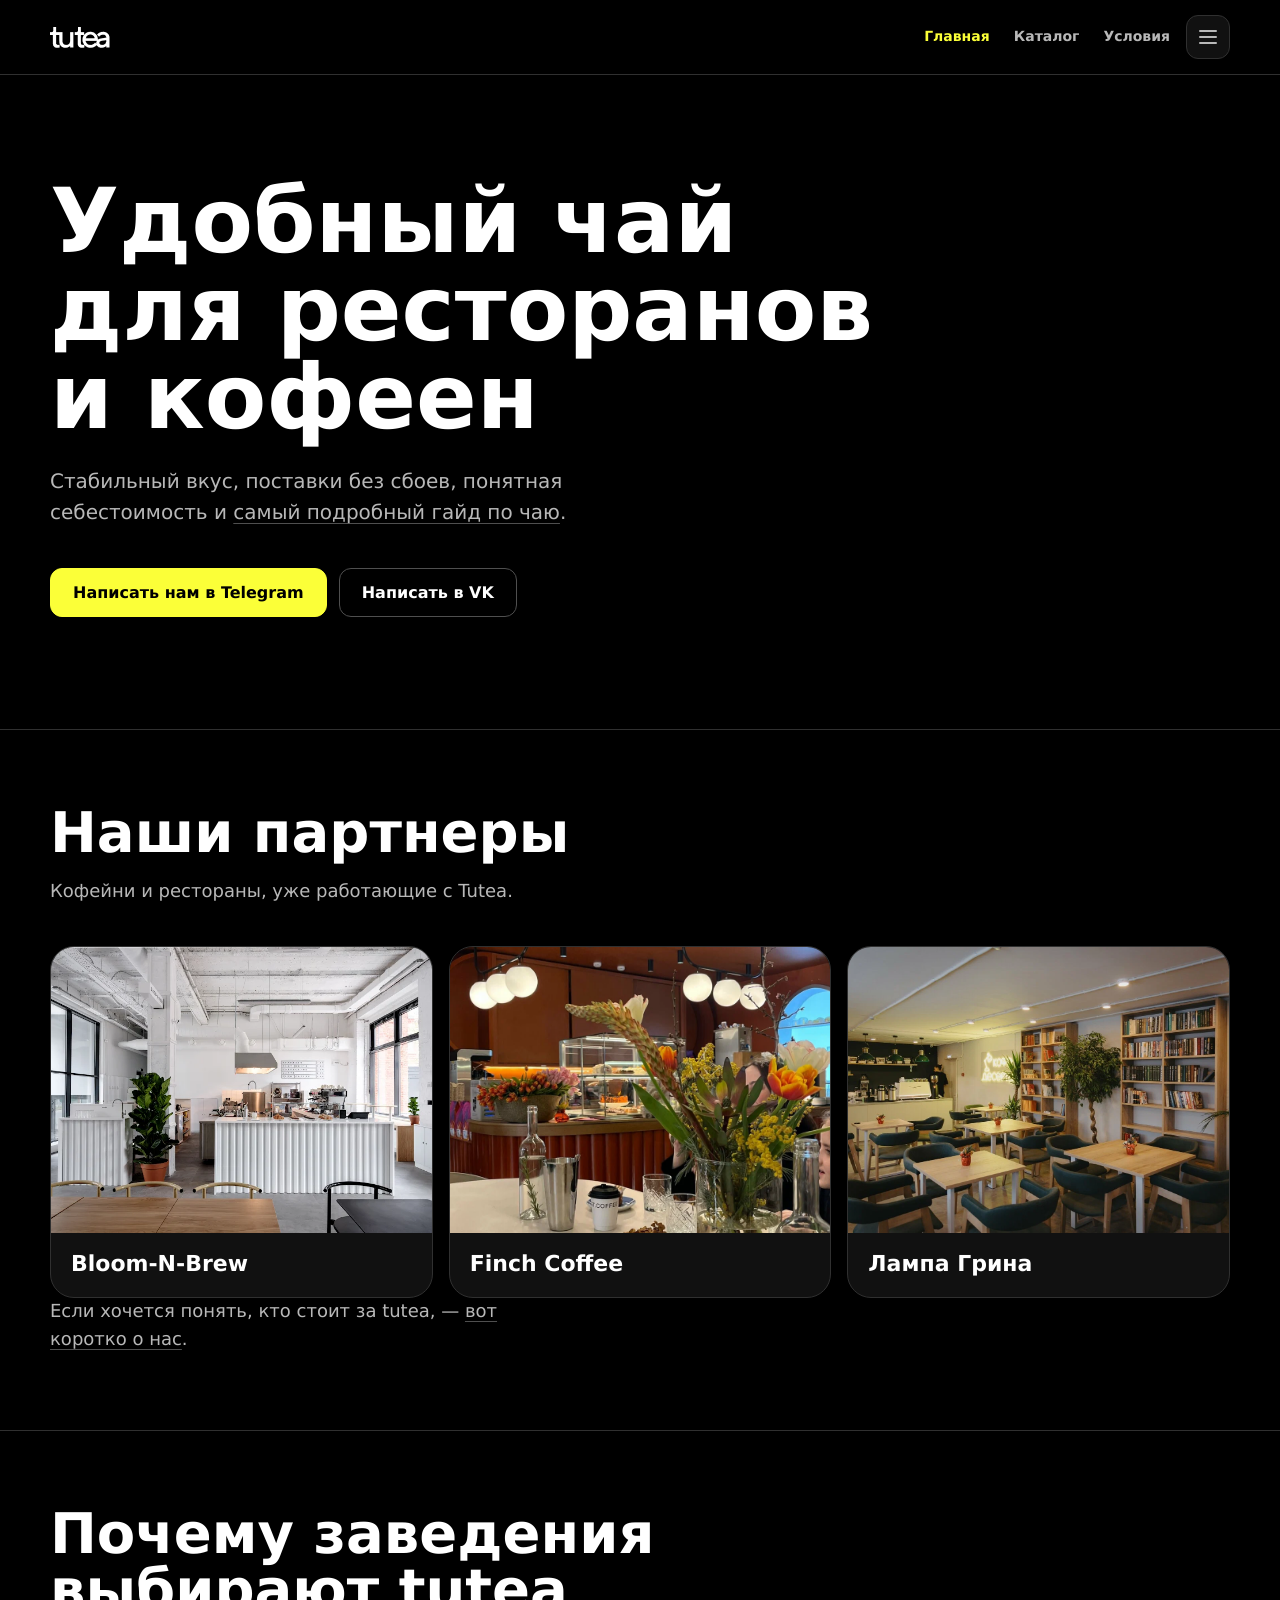
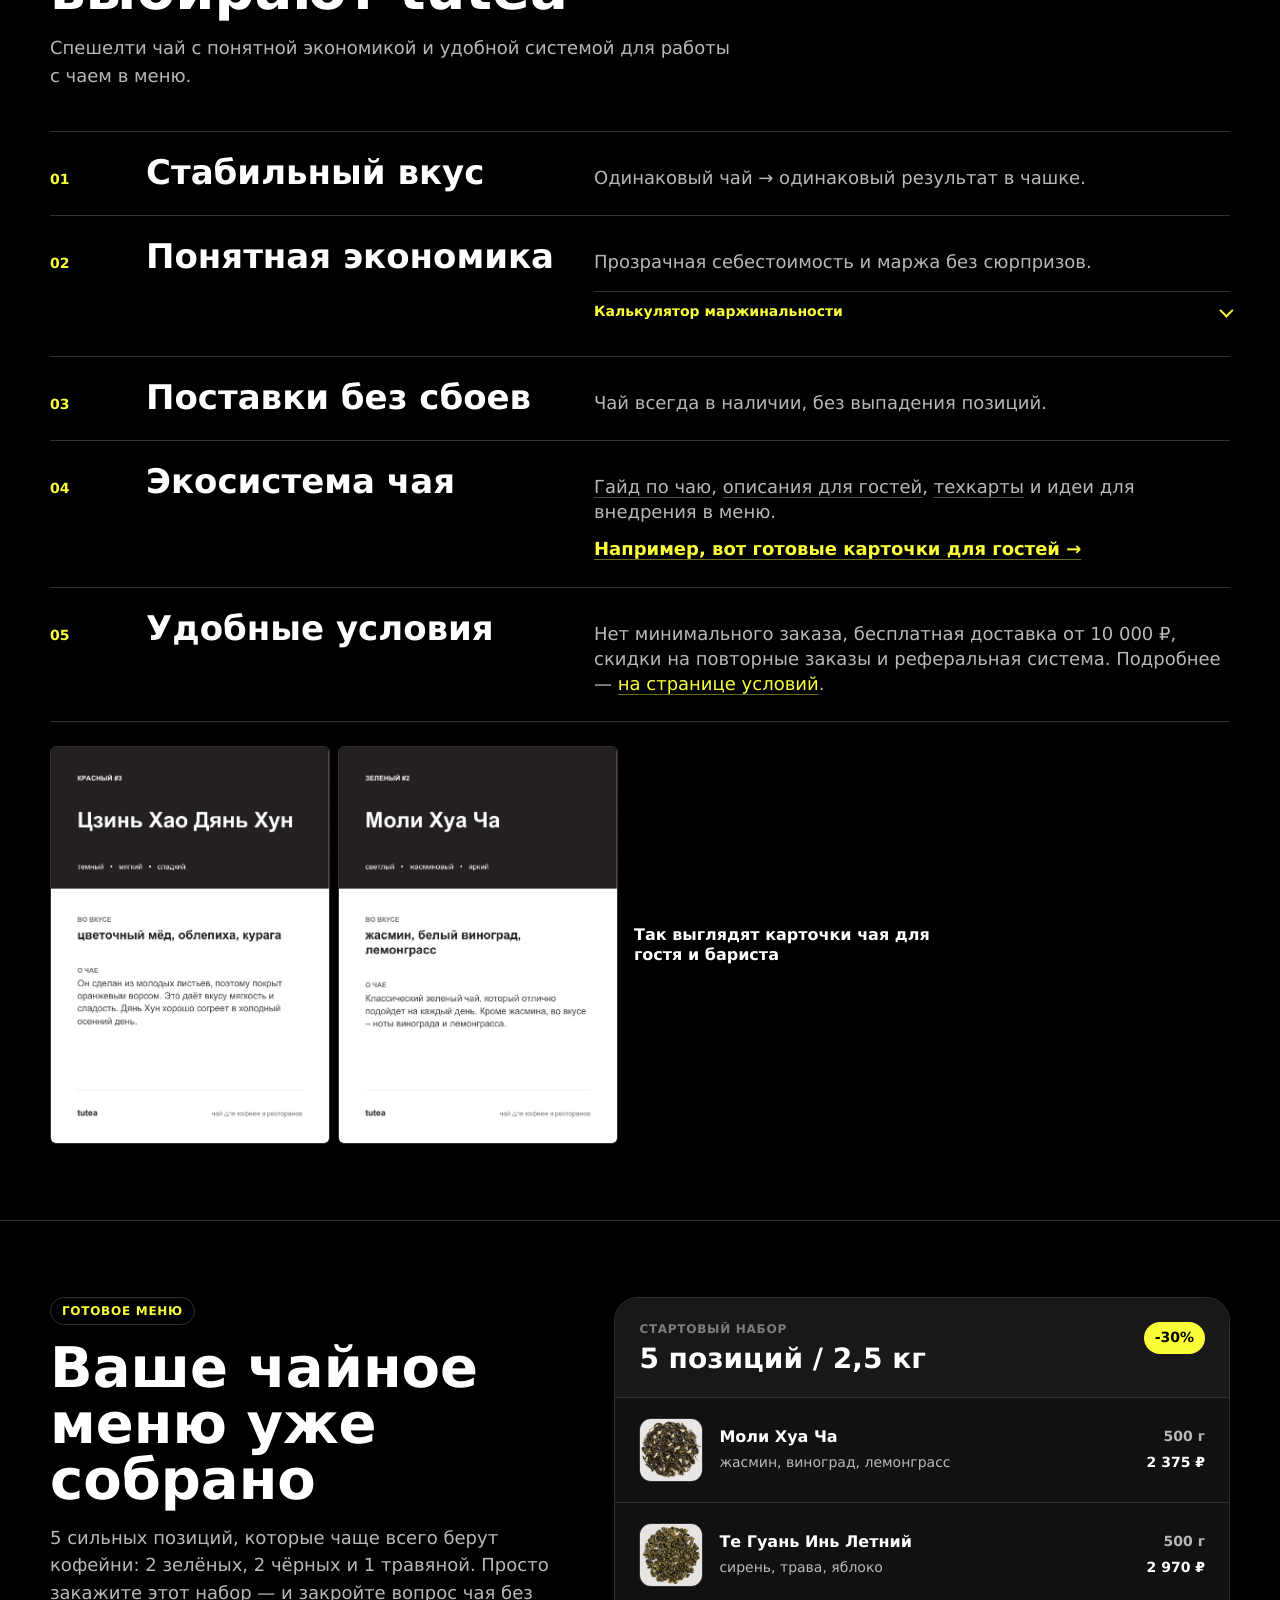
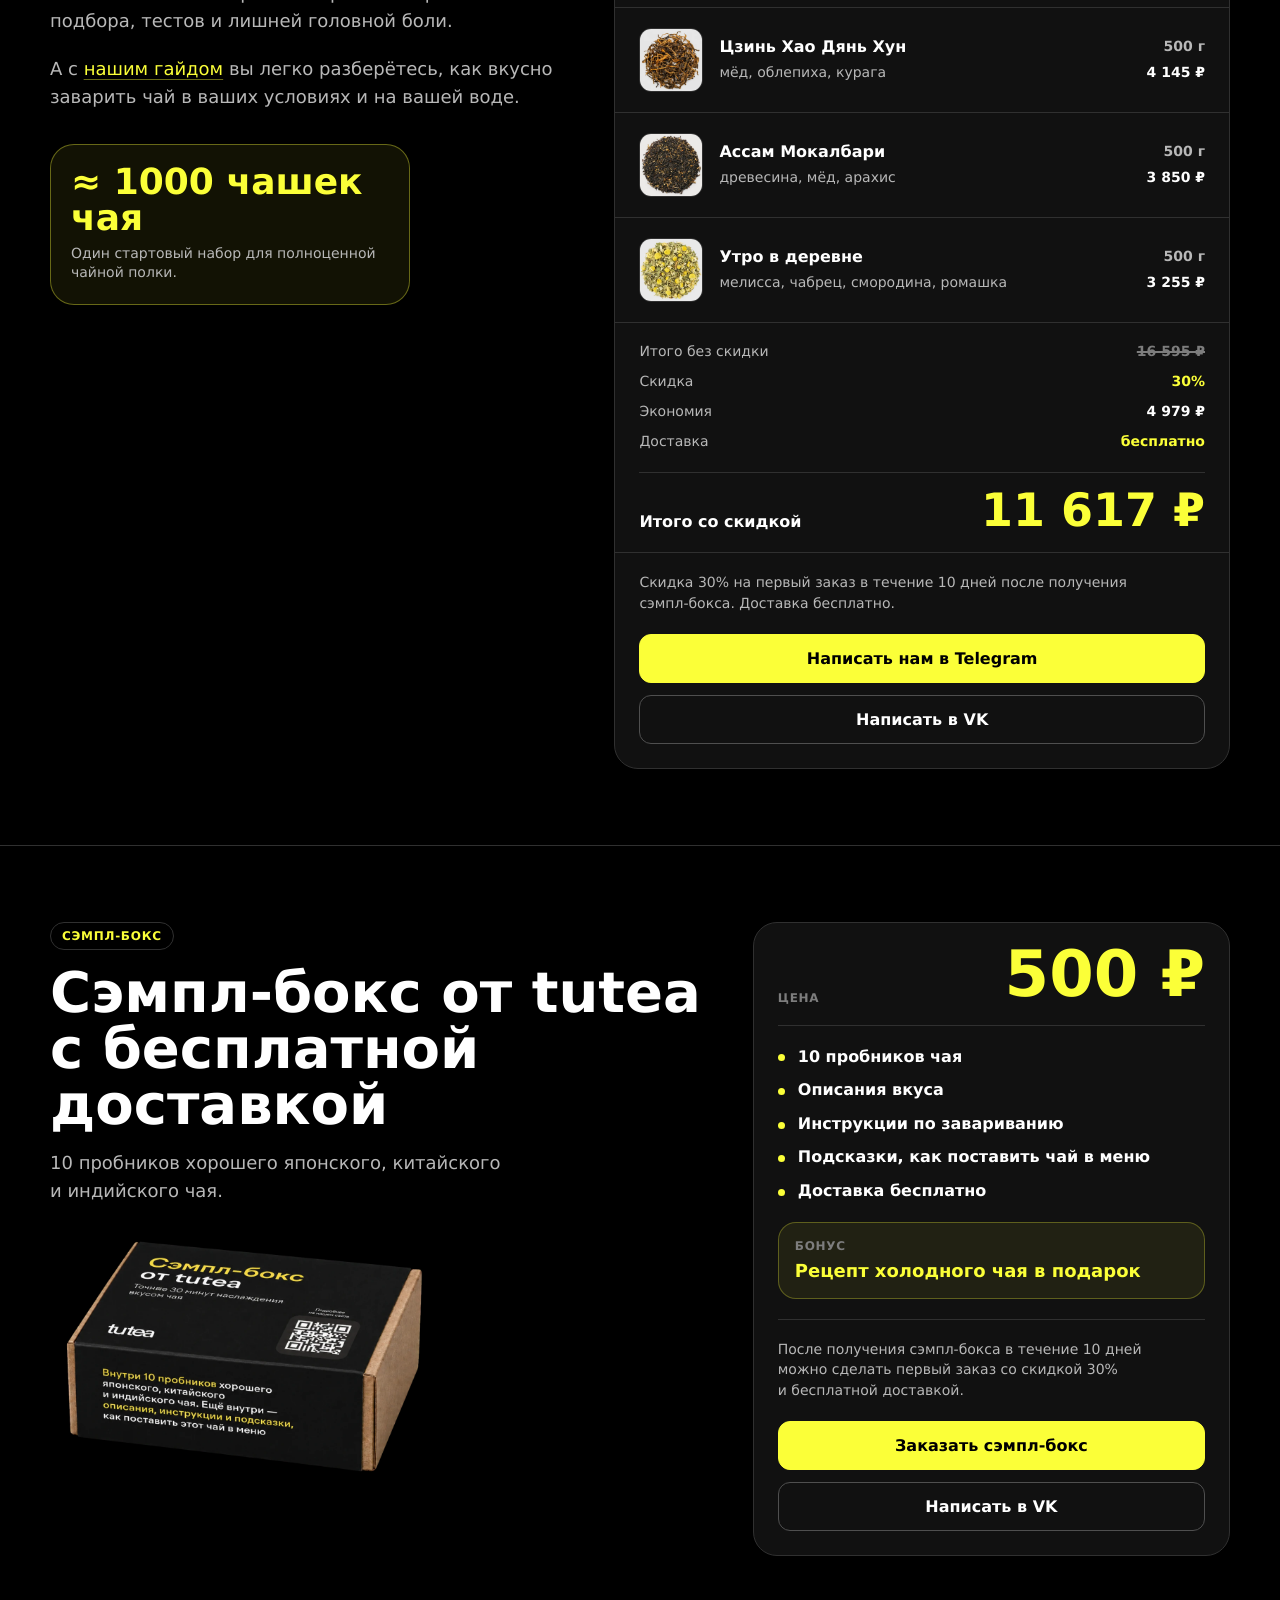
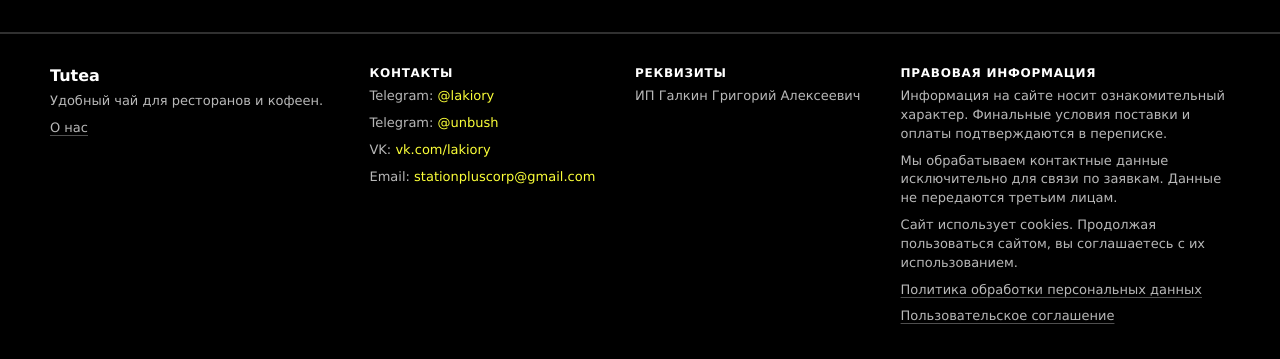
==== commit 236056db: "Add VK contact buttons" ====
--- a/index.html
+++ b/index.html
@@ -18,7 +18,7 @@
   <meta property="og:description" content="Удобный чай для заведений: стабильный вкус, поставки без сбоев и понятная себестоимость." />
   <meta property="og:url" content="https://tutea-store.github.io/b2b/" />
 
-  <link rel="stylesheet" href="style.css?v=site-20260625-10" />
+  <link rel="stylesheet" href="style.css?v=site-20260626-1" />
   <script src="analytics.js?v=1" defer></script>
   <script type="application/ld+json">
     {
@@ -75,7 +75,10 @@
         <p>
           Стабильный вкус, поставки без сбоев, понятная себестоимость и&nbsp;<a class="hero-guide-link" href="guide.html">самый подробный гайд по&nbsp;чаю</a>.
         </p>
-        <a class="button" href="https://t.me/lakiory" target="_blank" rel="noreferrer">Написать нам в Telegram</a>
+        <div class="cta-actions">
+          <a class="button" href="https://t.me/lakiory" target="_blank" rel="noreferrer">Написать нам в Telegram</a>
+          <a class="button is-secondary" href="https://vk.com/lakiory" target="_blank" rel="noreferrer">Написать в VK</a>
+        </div>
       </div>
     </section>
 
@@ -354,9 +357,14 @@
             Доставка бесплатно.
           </p>
 
-          <a class="button ready-menu-button" href="https://t.me/lakiory" target="_blank" rel="noreferrer">
-            Написать нам в Telegram
-          </a>
+          <div class="ready-menu-actions">
+            <a class="button ready-menu-button" href="https://t.me/lakiory" target="_blank" rel="noreferrer">
+              Написать нам в Telegram
+            </a>
+            <a class="button is-secondary ready-menu-button" href="https://vk.com/lakiory" target="_blank" rel="noreferrer">
+              Написать в VK
+            </a>
+          </div>
         </article>
       </div>
     </section>
@@ -405,9 +413,14 @@
             После получения сэмпл&#8209;бокса в&nbsp;течение 10&nbsp;дней можно сделать первый заказ со&nbsp;скидкой 30% и&nbsp;бесплатной доставкой.
           </p>
 
-          <a class="button sample-box-button" href="https://t.me/lakiory?text=%D0%9F%D1%80%D0%B8%D0%B2%D0%B5%D1%82%21%20%D0%A5%D0%BE%D1%87%D1%83%20%D0%B7%D0%B0%D0%BA%D0%B0%D0%B7%D0%B0%D1%82%D1%8C%20%D1%81%D1%8D%D0%BC%D0%BF%D0%BB-%D0%B1%D0%BE%D0%BA%D1%81%20tutea" target="_blank" rel="noreferrer">
-            Заказать сэмпл&#8209;бокс
-          </a>
+          <div class="sample-box-actions">
+            <a class="button sample-box-button" href="https://t.me/lakiory?text=%D0%9F%D1%80%D0%B8%D0%B2%D0%B5%D1%82%21%20%D0%A5%D0%BE%D1%87%D1%83%20%D0%B7%D0%B0%D0%BA%D0%B0%D0%B7%D0%B0%D1%82%D1%8C%20%D1%81%D1%8D%D0%BC%D0%BF%D0%BB-%D0%B1%D0%BE%D0%BA%D1%81%20tutea" target="_blank" rel="noreferrer">
+              Заказать сэмпл&#8209;бокс
+            </a>
+            <a class="button is-secondary sample-box-button" href="https://vk.com/lakiory" target="_blank" rel="noreferrer">
+              Написать в VK
+            </a>
+          </div>
         </article>
       </div>
     </section>
@@ -425,6 +438,7 @@
         <h2>Контакты</h2>
         <p>Telegram: <a href="https://t.me/lakiory" target="_blank" rel="noreferrer">@lakiory</a></p>
         <p>Telegram: <a href="https://t.me/unbush" target="_blank" rel="noreferrer">@unbush</a></p>
+        <p>VK: <a href="https://vk.com/lakiory" target="_blank" rel="noreferrer">vk.com/lakiory</a></p>
         <p>Email: <a href="mailto:stationpluscorp@gmail.com">stationpluscorp@gmail.com</a></p>
       </div>
 
--- a/style.css
+++ b/style.css
@@ -96,6 +96,16 @@
   transform: translateY(-1px);
 }
 
+.visually-hidden {
+  position: absolute;
+  width: 1px;
+  height: 1px;
+  overflow: hidden;
+  clip: rect(0 0 0 0);
+  clip-path: inset(50%);
+  white-space: nowrap;
+}
+
 :focus {
   outline: none;
 }
@@ -668,7 +678,8 @@
   max-width: 620px;
 }
 
-.conditions-cta .button {
+.conditions-cta .button,
+.conditions-cta .cta-actions {
   grid-column: 2;
   grid-row: 1 / span 2;
 }
@@ -961,7 +972,8 @@
   max-width: 640px;
 }
 
-.materials-contact-cta .button {
+.materials-contact-cta .button,
+.materials-contact-actions {
   align-self: end;
 }
 
@@ -990,6 +1002,13 @@
   justify-content: center;
   padding: 14px 22px;
   text-decoration: none;
+}
+
+.cta-actions {
+  display: flex;
+  flex-wrap: wrap;
+  gap: var(--space-3);
+  align-items: center;
 }
 
 .button:hover,
@@ -1408,7 +1427,12 @@
 }
 
 .ready-menu-button {
-  width: calc(100% - var(--space-6) * 2);
+  width: 100%;
+}
+
+.ready-menu-actions {
+  display: grid;
+  gap: var(--space-3);
   margin: var(--space-5) var(--space-6) var(--space-6);
 }
 
@@ -1533,6 +1557,12 @@
 
 .sample-box-button {
   width: 100%;
+}
+
+.sample-box-actions,
+.materials-contact-actions {
+  display: grid;
+  gap: var(--space-3);
 }
 
 .catalog-grid {
@@ -2888,7 +2918,8 @@
     align-items: start;
   }
 
-  .materials-contact-cta .button {
+  .materials-contact-cta .button,
+  .materials-contact-actions {
     justify-self: start;
   }
 
@@ -2982,13 +3013,15 @@
     align-items: start;
   }
 
-  .conditions-cta p,
-  .conditions-cta .button {
+.conditions-cta p,
+.conditions-cta .button,
+.conditions-cta .cta-actions {
     grid-column: 1;
     grid-row: auto;
   }
 
-  .conditions-cta .button {
+  .conditions-cta .button,
+  .conditions-cta .cta-actions {
     justify-self: start;
   }
 
@@ -3289,6 +3322,11 @@
   background: var(--color-primary-soft);
 }
 
+.consumer-price-card.is-tutea > div small:first-child {
+  color: var(--color-primary);
+  font-weight: 850;
+}
+
 .consumer-price-card > span {
   color: var(--color-text-muted);
   font-size: var(--text-sm);
@@ -3330,11 +3368,11 @@
 
 .consumer-vs span {
   display: grid;
-  width: 56px;
+  width: 62px;
   height: 56px;
   place-items: center;
   border: var(--border);
-  border-radius: 50%;
+  border-radius: 999px;
   background: var(--color-bg);
   color: var(--color-text-subtle);
   font-size: var(--text-sm);
@@ -3449,8 +3487,8 @@
 
 .consumer-pack-equation {
   display: grid;
-  grid-template-columns: minmax(0, 1fr) 72px minmax(280px, 0.7fr);
-  gap: var(--space-6);
+  grid-template-columns: minmax(0, 0.9fr) 56px minmax(220px, 0.48fr);
+  gap: var(--space-4);
   align-items: center;
 }
 
@@ -3462,7 +3500,7 @@
 
 .consumer-small-packs span {
   display: grid;
-  min-height: 86px;
+  min-height: 62px;
   place-items: center;
   border: var(--border);
   border-radius: var(--radius-sm);
@@ -3487,8 +3525,8 @@
 
 .consumer-big-pack {
   display: grid;
-  min-height: 188px;
-  padding: var(--space-6);
+  min-height: 132px;
+  padding: var(--space-5);
   border: 1px solid var(--color-primary);
   border-radius: var(--radius-lg);
   background: var(--color-primary-soft);
@@ -3501,7 +3539,7 @@
 .consumer-big-pack strong {
   align-self: end;
   color: var(--color-primary);
-  font-size: 48px;
+  font-size: 40px;
   line-height: 0.9;
 }
 
@@ -3511,22 +3549,34 @@
 
 .consumer-product-row {
   display: grid;
-  grid-template-columns: minmax(0, 1fr) 90px 120px 140px;
-  gap: var(--space-6);
+  grid-template-columns: 64px minmax(0, 1fr) auto auto auto;
+  gap: var(--space-3);
   align-items: center;
-  padding: var(--space-6) 0;
+  padding: var(--space-3) 0;
   border-bottom: var(--border);
 }
 
+.consumer-product-row img {
+  display: block;
+  width: 64px;
+  aspect-ratio: 1;
+  border: var(--border);
+  border-radius: var(--radius-sm);
+  object-fit: cover;
+  background: var(--color-surface);
+}
+
 .consumer-product-row h3 {
-  margin: 0 0 var(--space-2);
-  font-size: var(--text-xl);
+  margin: 0 0 5px;
+  font-size: var(--text-lg);
+  line-height: 1.05;
 }
 
 .consumer-product-row p {
   margin: 0;
   color: var(--color-text-muted);
-  line-height: 1.45;
+  font-size: var(--text-sm);
+  line-height: 1.3;
 }
 
 .consumer-product-row > span {
@@ -3538,7 +3588,7 @@
 
 .consumer-product-row > strong {
   color: var(--color-primary);
-  font-size: var(--text-lg);
+  font-size: var(--text-base);
   text-align: right;
   white-space: nowrap;
 }
@@ -3546,6 +3596,13 @@
 .consumer-products > .container > .consumer-text-link {
   display: block;
   width: fit-content;
+  margin-top: var(--space-5);
+}
+
+.consumer-product-links {
+  display: flex;
+  flex-wrap: wrap;
+  gap: var(--space-4) var(--space-6);
   margin-top: var(--space-5);
 }
 
@@ -3673,6 +3730,10 @@
   flex: 1;
 }
 
+.consumer-stack.is-small span:not(.is-tea) {
+  flex: 1.18;
+}
+
 .consumer-stack .is-tea {
   background: var(--color-primary);
   color: var(--color-bg);
@@ -3719,6 +3780,35 @@
   color: var(--color-text-muted);
   font-size: var(--text-md);
   line-height: 1.5;
+}
+
+.consumer-final-trust {
+  display: grid;
+  max-width: 680px;
+  gap: var(--space-2);
+  margin: var(--space-5) 0 0;
+  padding: 0;
+  list-style: none;
+}
+
+.consumer-final-trust li {
+  position: relative;
+  padding-left: 20px;
+  color: var(--color-text-muted);
+  font-size: var(--text-sm);
+  font-weight: 750;
+  line-height: 1.35;
+}
+
+.consumer-final-trust li::before {
+  position: absolute;
+  top: 0.58em;
+  left: 0;
+  width: 7px;
+  height: 7px;
+  border-radius: 50%;
+  background: var(--color-primary);
+  content: "";
 }
 
 .consumer-final-actions {
@@ -3751,7 +3841,7 @@
   }
 
   .consumer-product-row {
-    grid-template-columns: minmax(0, 1fr) 80px 110px 130px;
+    grid-template-columns: 74px minmax(0, 1fr) 76px 100px 112px;
     gap: var(--space-4);
   }
 
@@ -3763,11 +3853,11 @@
 
 @media (max-width: 760px) {
   .individuals-page-body {
-    padding-bottom: 92px;
+    padding-bottom: 0;
   }
 
   .individuals-page-body .footer {
-    padding-bottom: 110px;
+    padding-bottom: var(--space-8);
   }
 
   .consumer-hero {
@@ -3806,6 +3896,16 @@
     align-items: start;
   }
 
+  .consumer-price-card.is-tutea > div {
+    flex-flow: row wrap;
+    gap: 2px 7px;
+    align-items: baseline;
+  }
+
+  .consumer-price-card.is-tutea > div small:last-child {
+    flex-basis: 100%;
+  }
+
   .consumer-price-card small {
     padding-bottom: 0;
   }
@@ -3819,7 +3919,7 @@
   }
 
   .consumer-vs span {
-    width: 28px;
+    width: 34px;
     height: 28px;
     font-size: var(--text-xs);
   }
@@ -3873,26 +3973,52 @@
   }
 
   .consumer-big-pack {
-    min-height: 148px;
+    min-height: 112px;
   }
 
   .consumer-product-row {
-    grid-template-columns: 1fr auto;
-    gap: var(--space-3) var(--space-5);
-    align-items: end;
+    grid-template-columns: 58px minmax(0, 1fr) auto;
+    gap: 7px var(--space-3);
+    align-items: center;
+  }
+
+  .consumer-product-row img {
+    grid-row: 1 / 3;
+    width: 58px;
+    border-radius: var(--radius-sm);
+  }
+
+  .consumer-product-row h3 {
+    font-size: var(--text-base);
+  }
+
+  .consumer-product-row p {
+    font-size: 13px;
   }
 
   .consumer-product-row > div {
-    grid-column: 1 / -1;
-  }
-
+    grid-column: 2 / -1;
+  }
+
+  .consumer-product-row > span:nth-of-type(1),
   .consumer-product-row > span:nth-of-type(2) {
-    display: none;
+    grid-row: 2;
+    font-size: 12px;
+  }
+
+  .consumer-product-row > span:nth-of-type(1) {
+    grid-column: 2;
+  }
+
+  .consumer-product-row > span:nth-of-type(2) {
+    grid-column: 2;
+    padding-left: 58px;
   }
 
   .consumer-product-row > strong {
-    grid-column: 2;
+    grid-column: 3;
     grid-row: 2;
+    font-size: var(--text-sm);
   }
 
   .consumer-format-grid {
@@ -4008,12 +4134,21 @@
 
   .consumer-small-packs {
     grid-template-columns: repeat(5, minmax(0, 1fr));
-    gap: 7px;
+    gap: 6px;
   }
 
   .consumer-small-packs span {
-    min-height: 62px;
+    min-height: 48px;
     font-size: var(--text-xs);
+  }
+
+  .consumer-big-pack {
+    min-height: 96px;
+    padding: var(--space-4);
+  }
+
+  .consumer-big-pack strong {
+    font-size: 34px;
   }
 
   .consumer-hero-actions,
@@ -4022,7 +4157,8 @@
   }
 
   .consumer-hero-actions .button,
-  .consumer-final-actions .button {
+  .consumer-final-actions .button,
+  .cta-actions .button {
     width: 100%;
   }
 }
